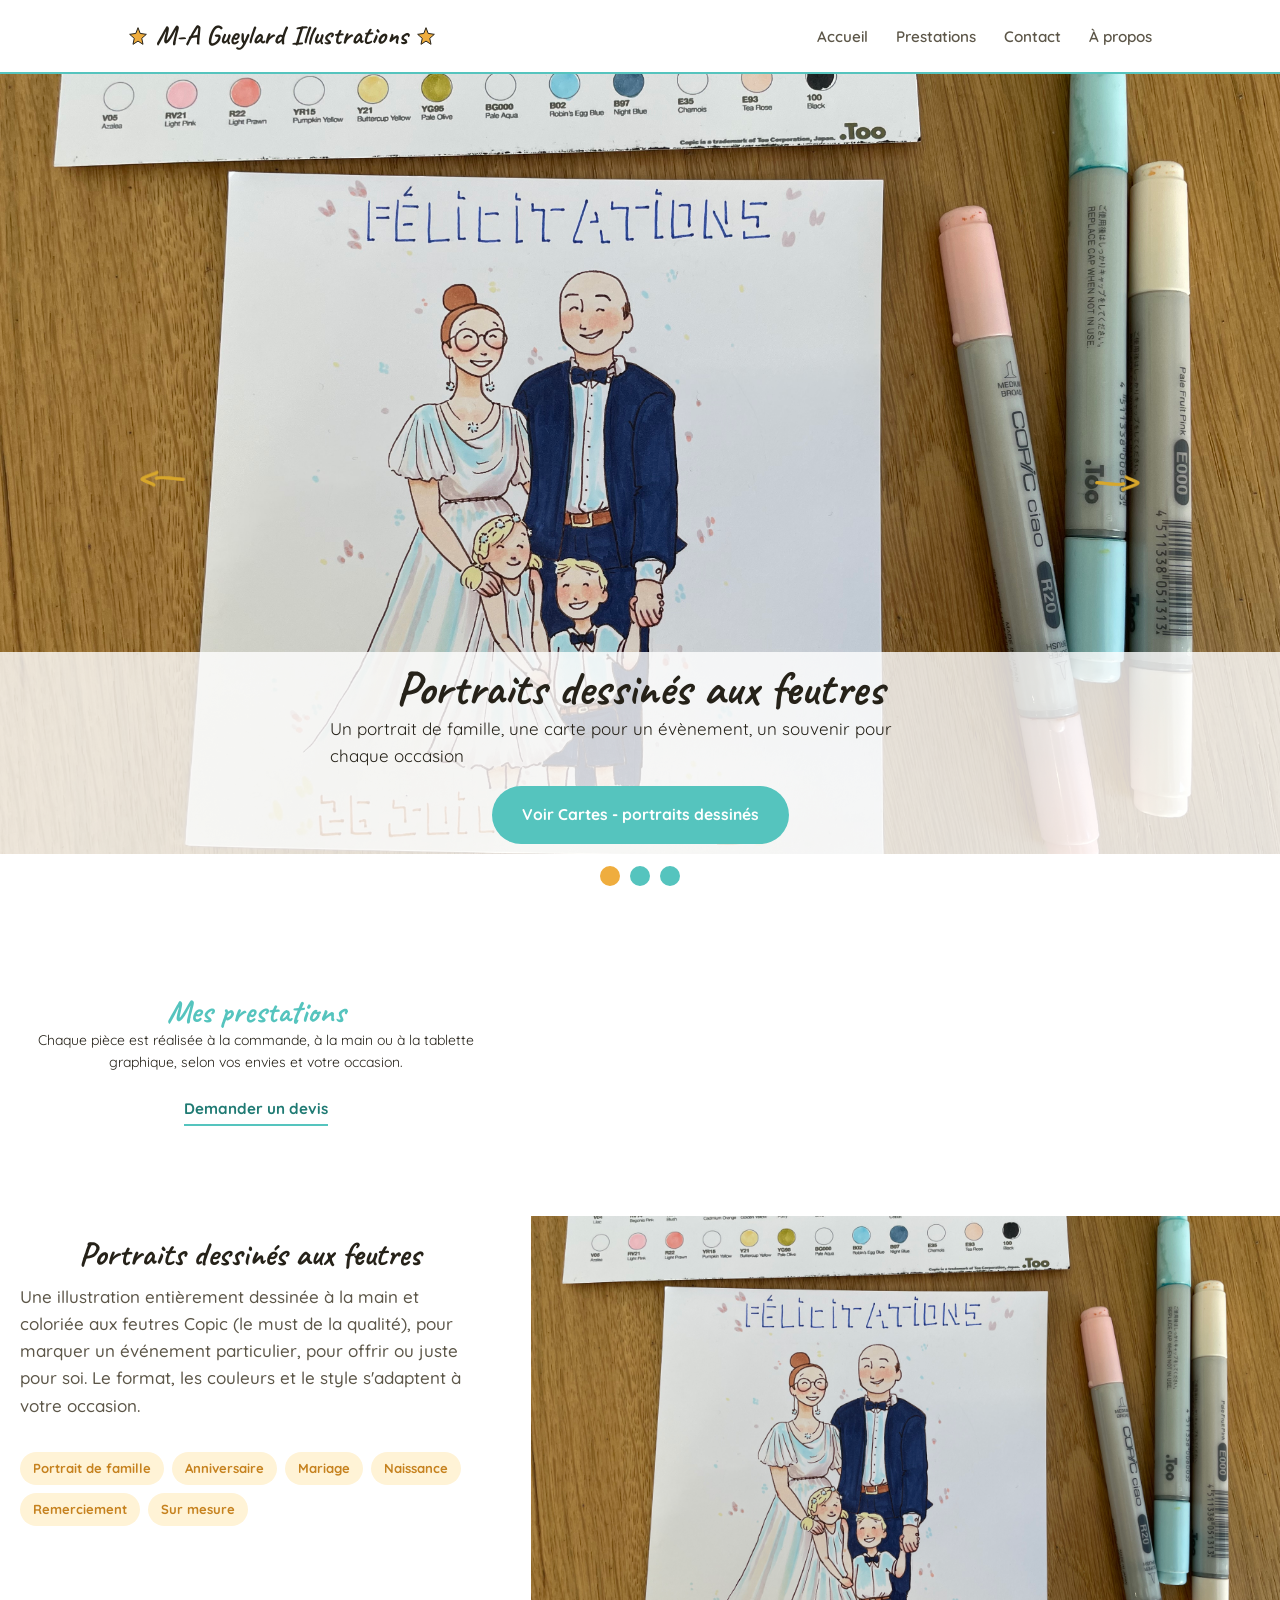
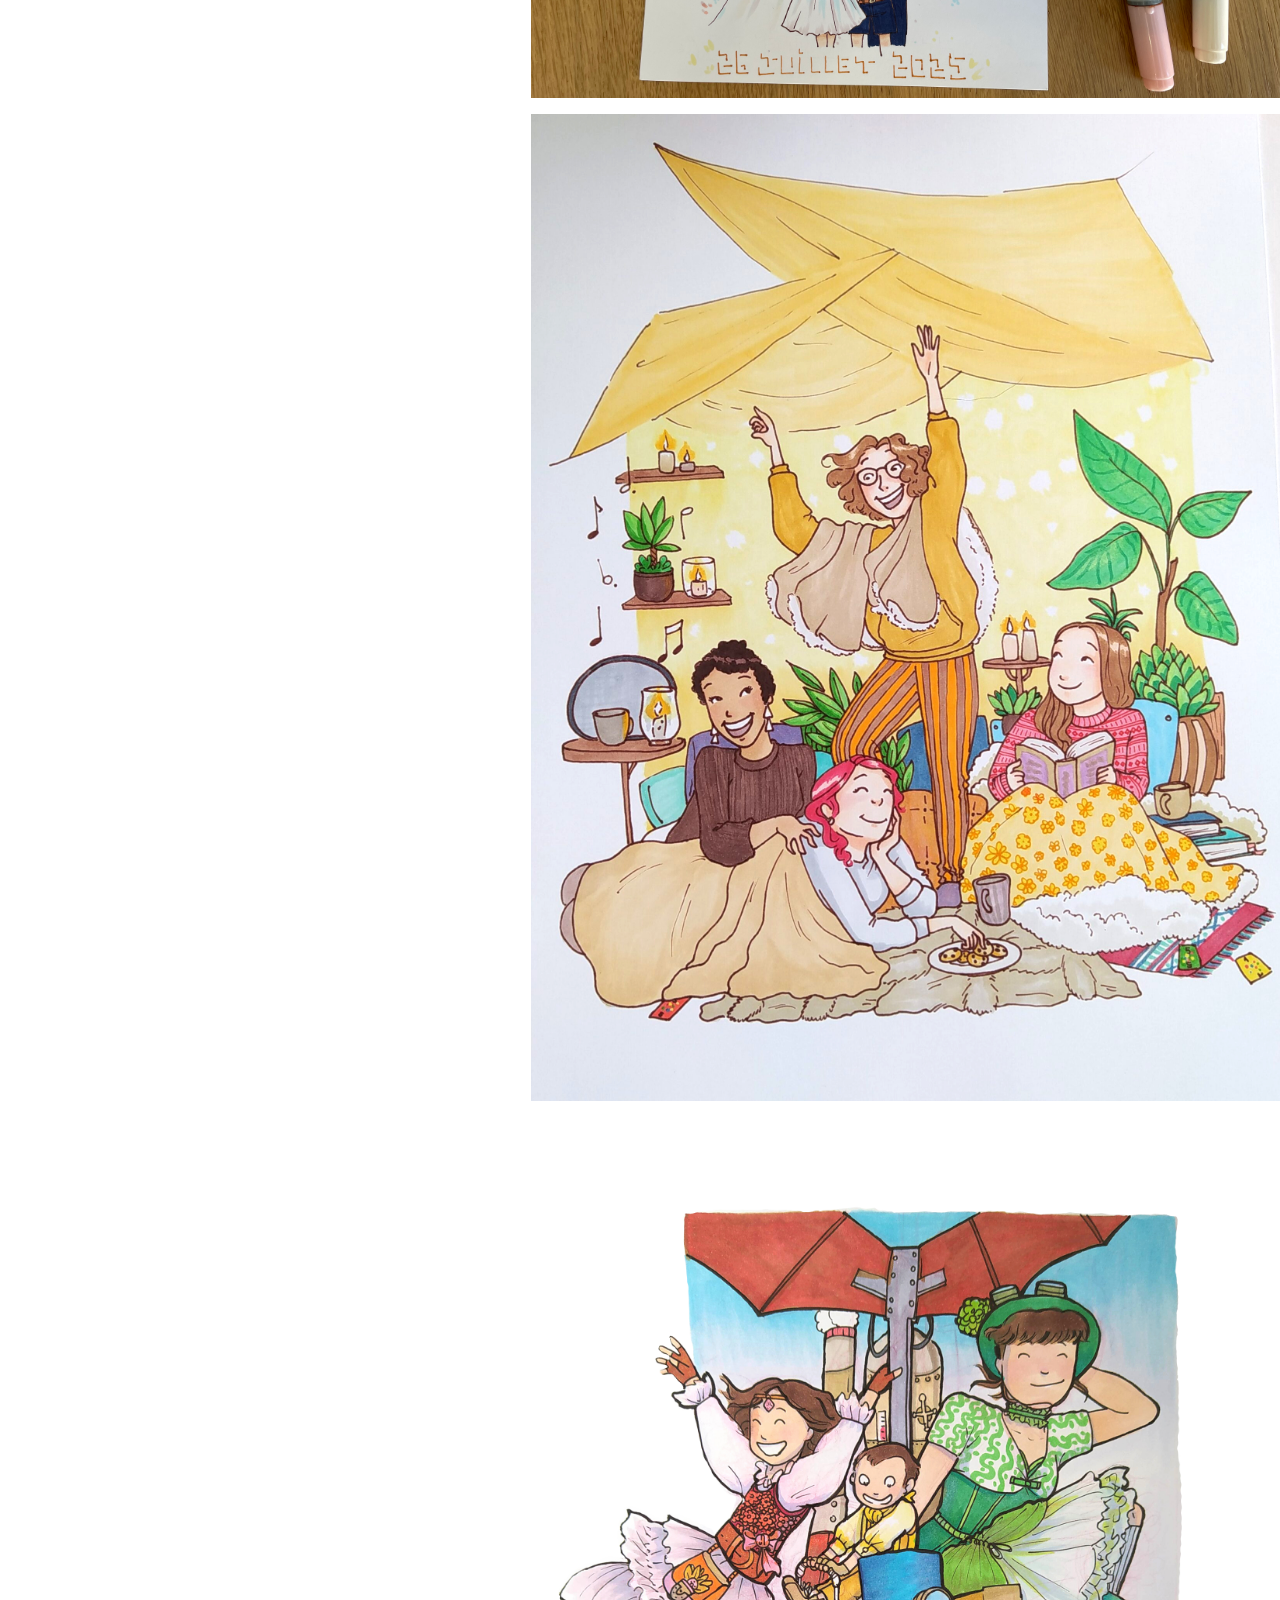
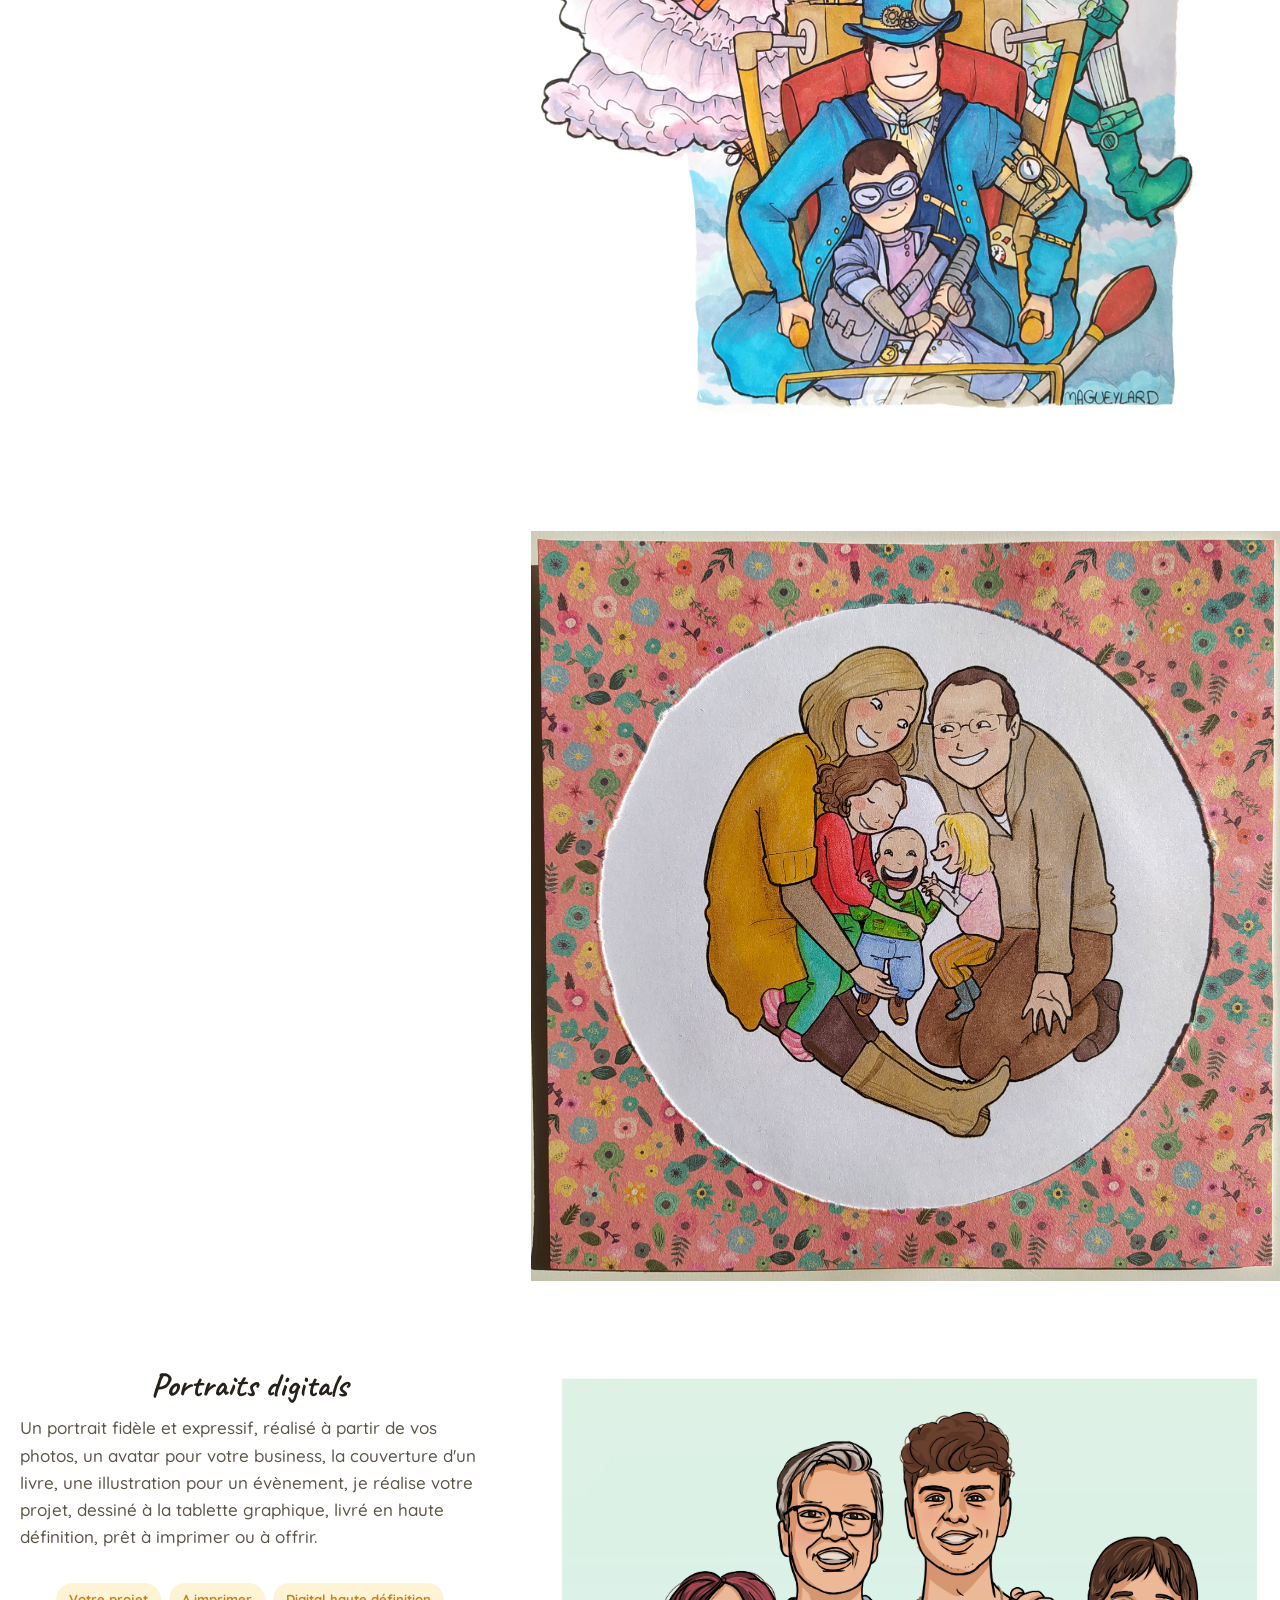
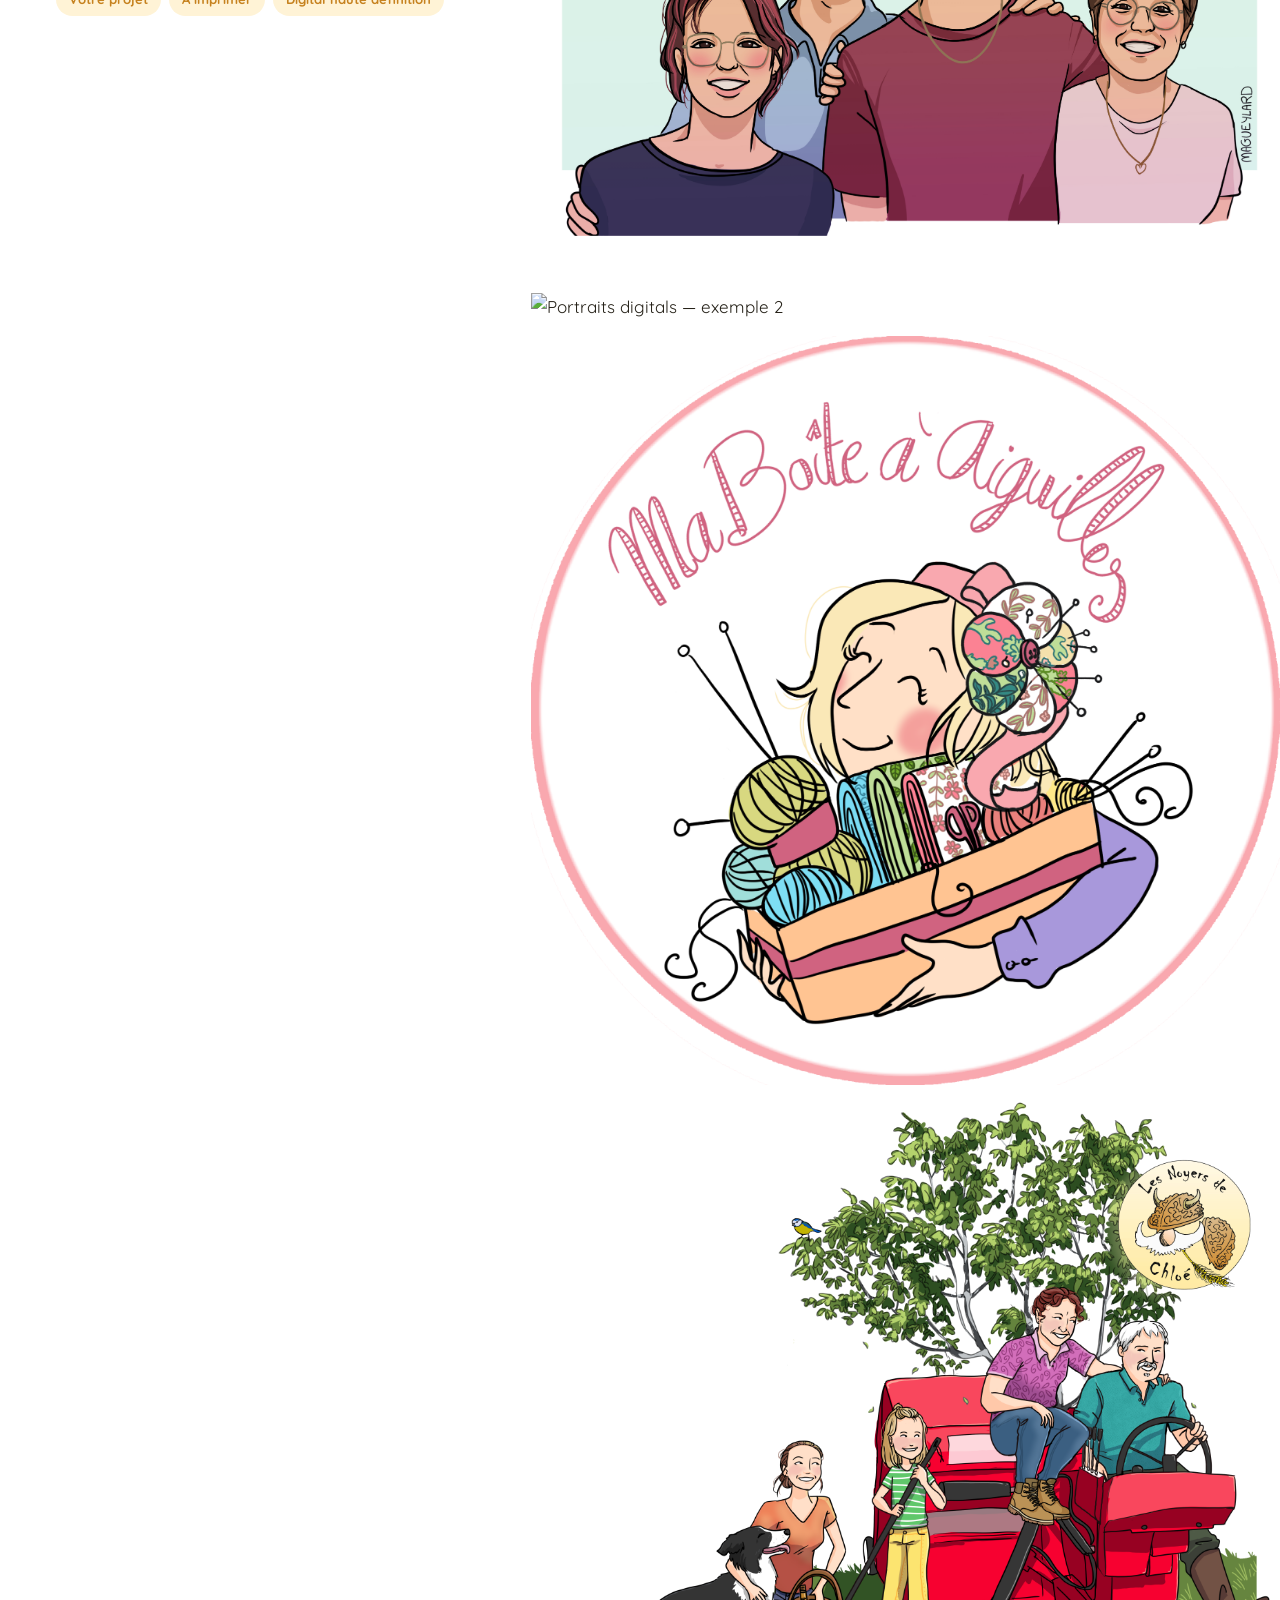
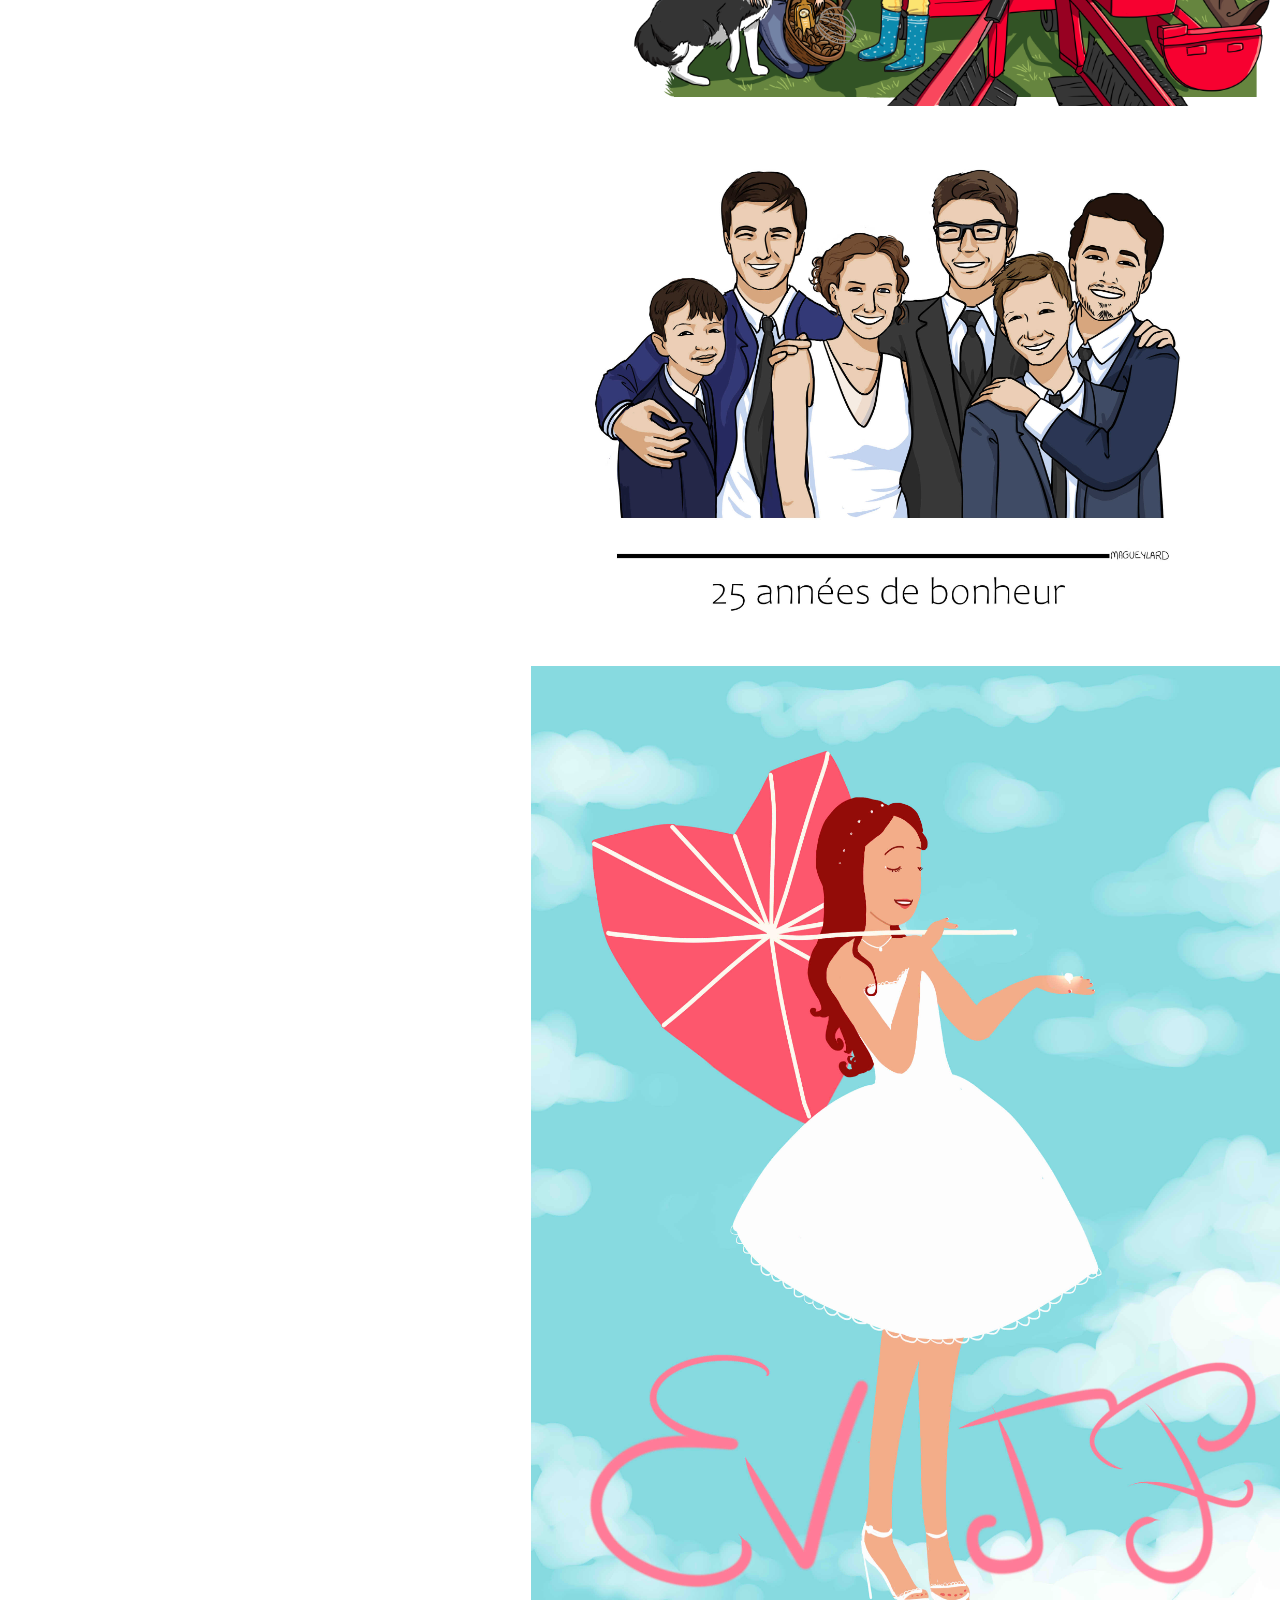
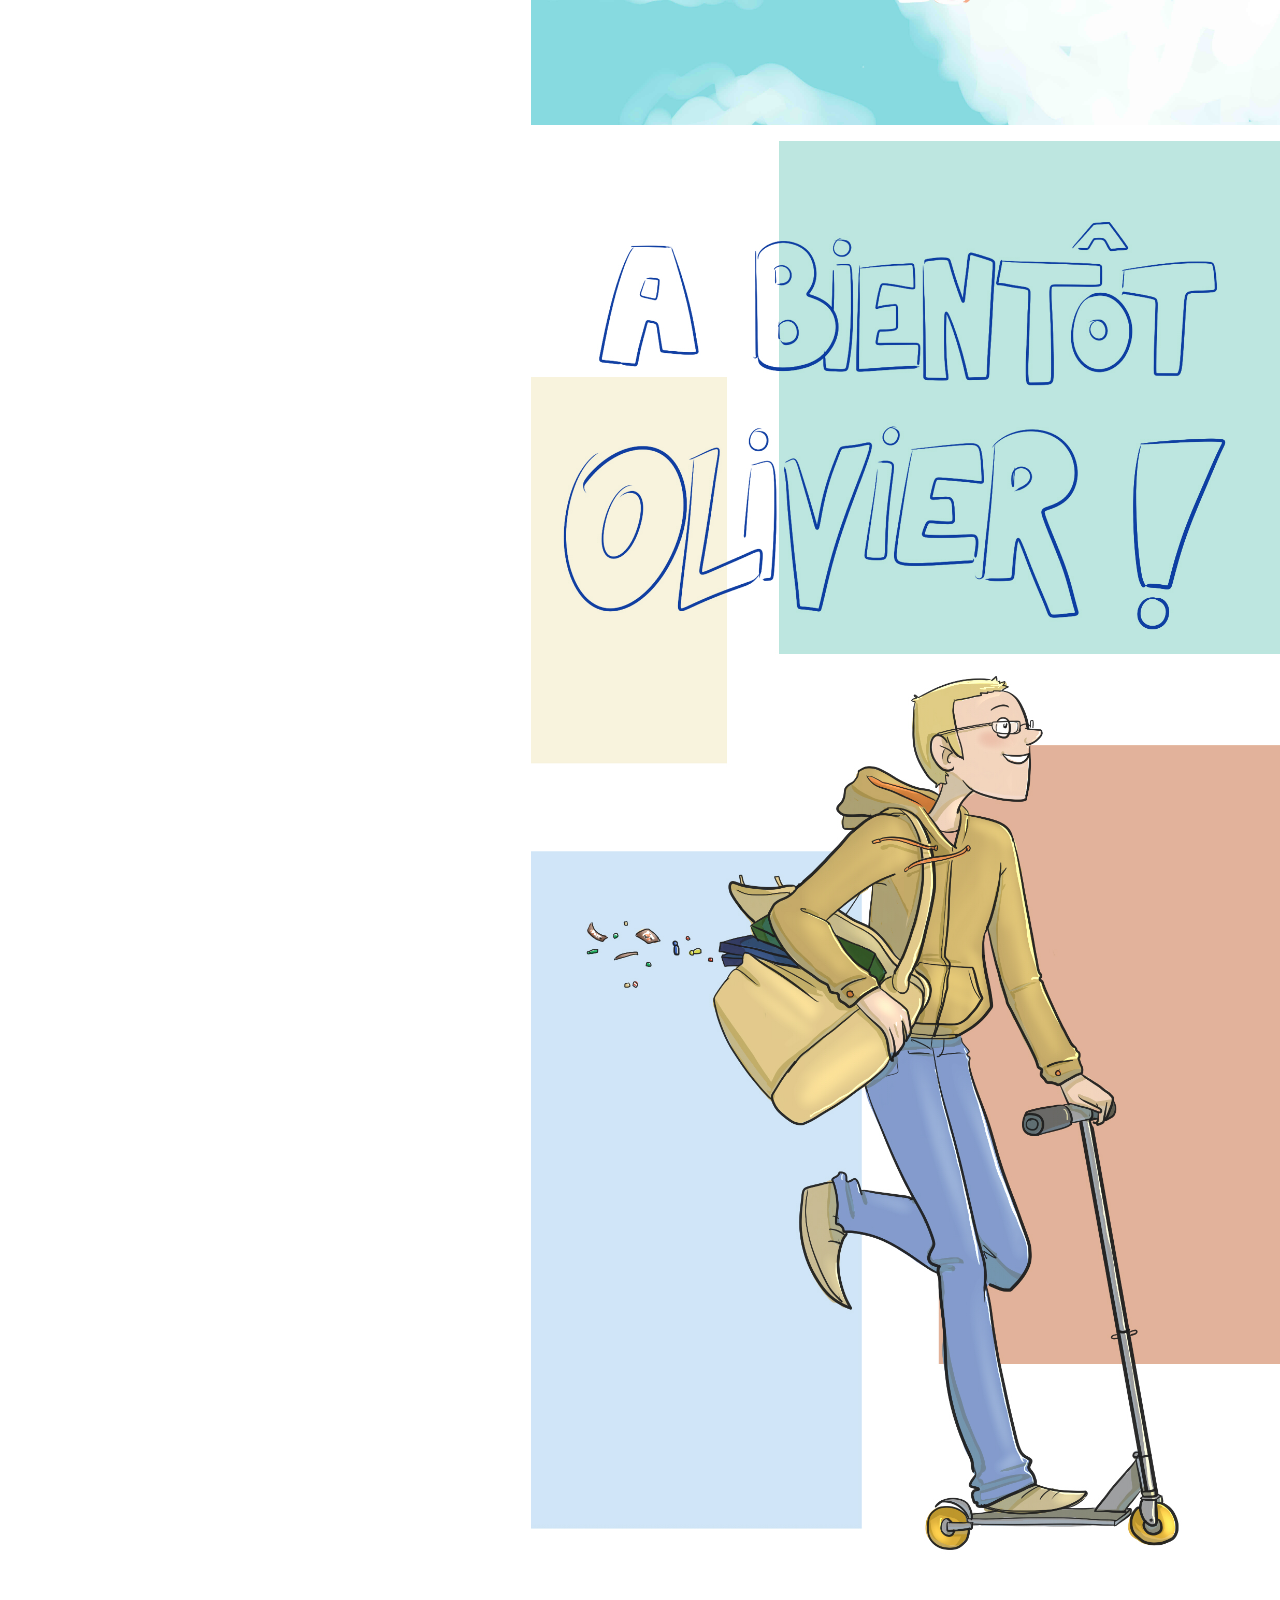
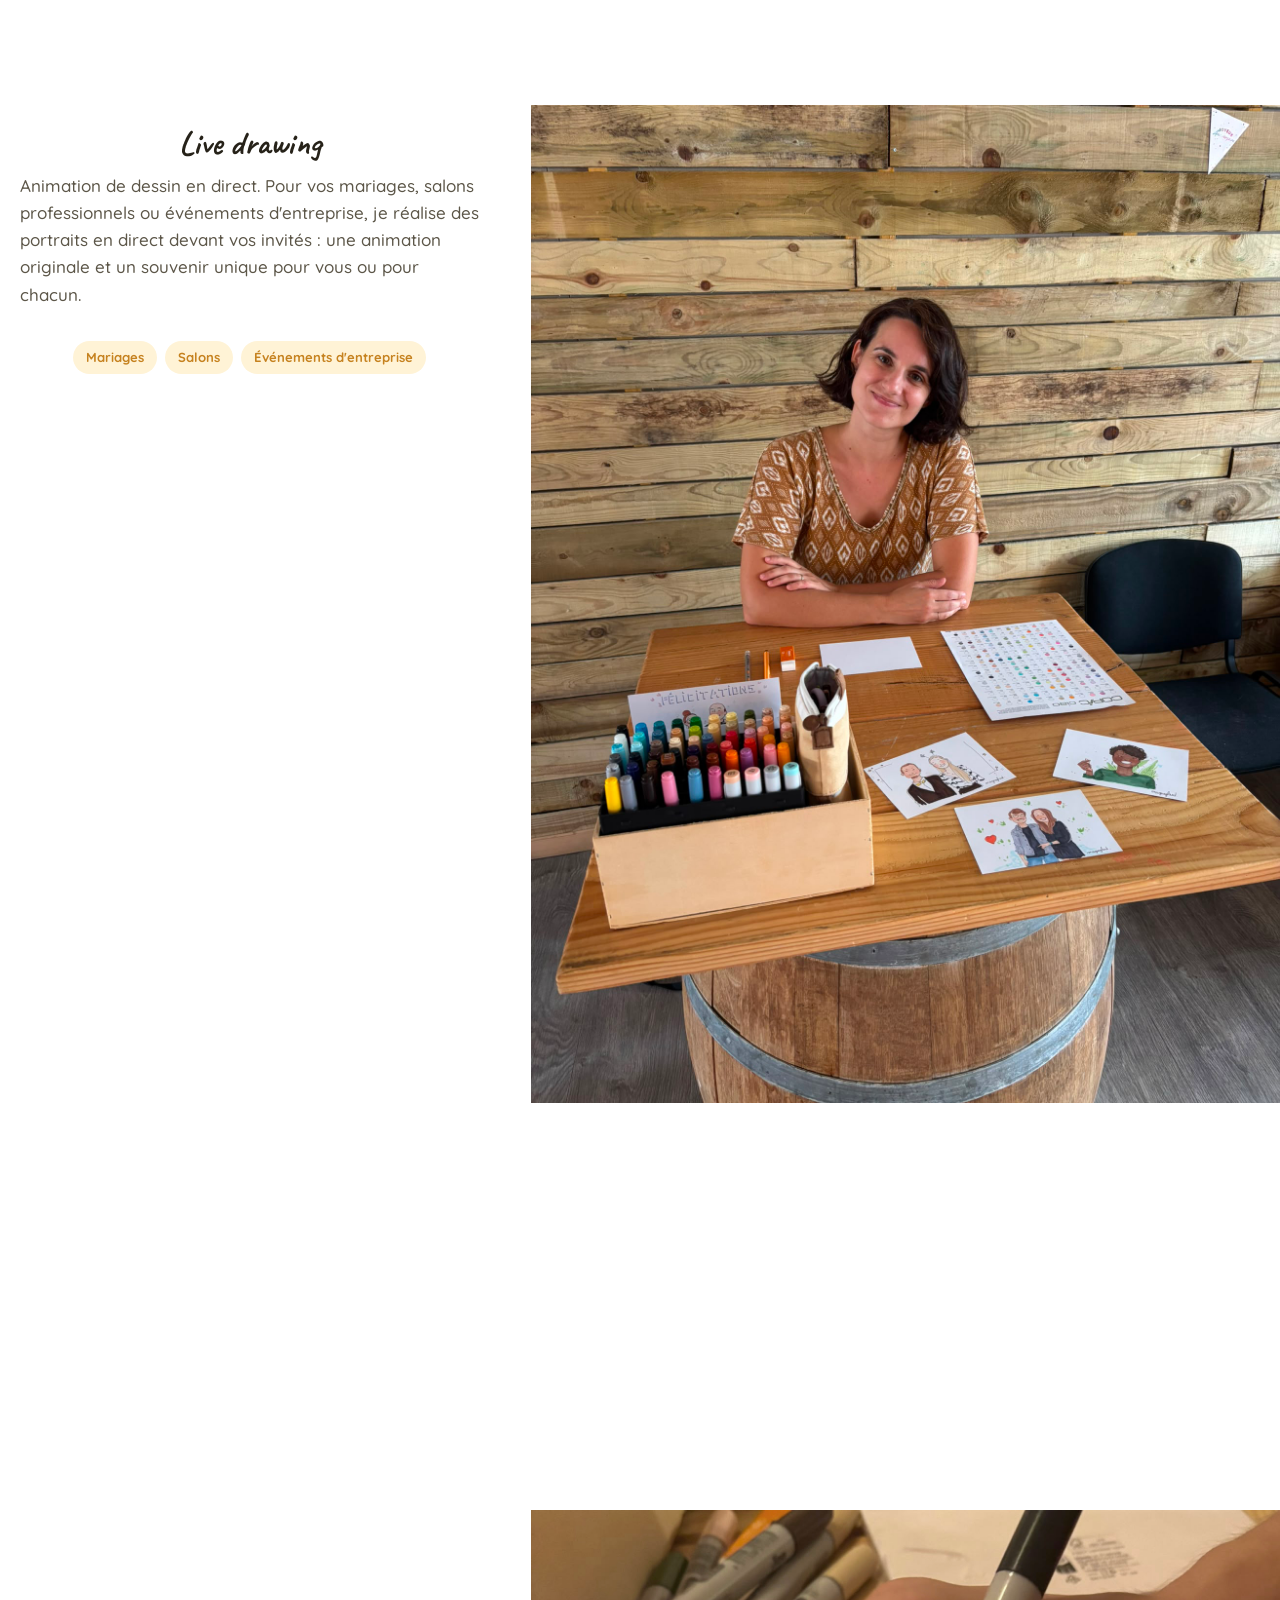
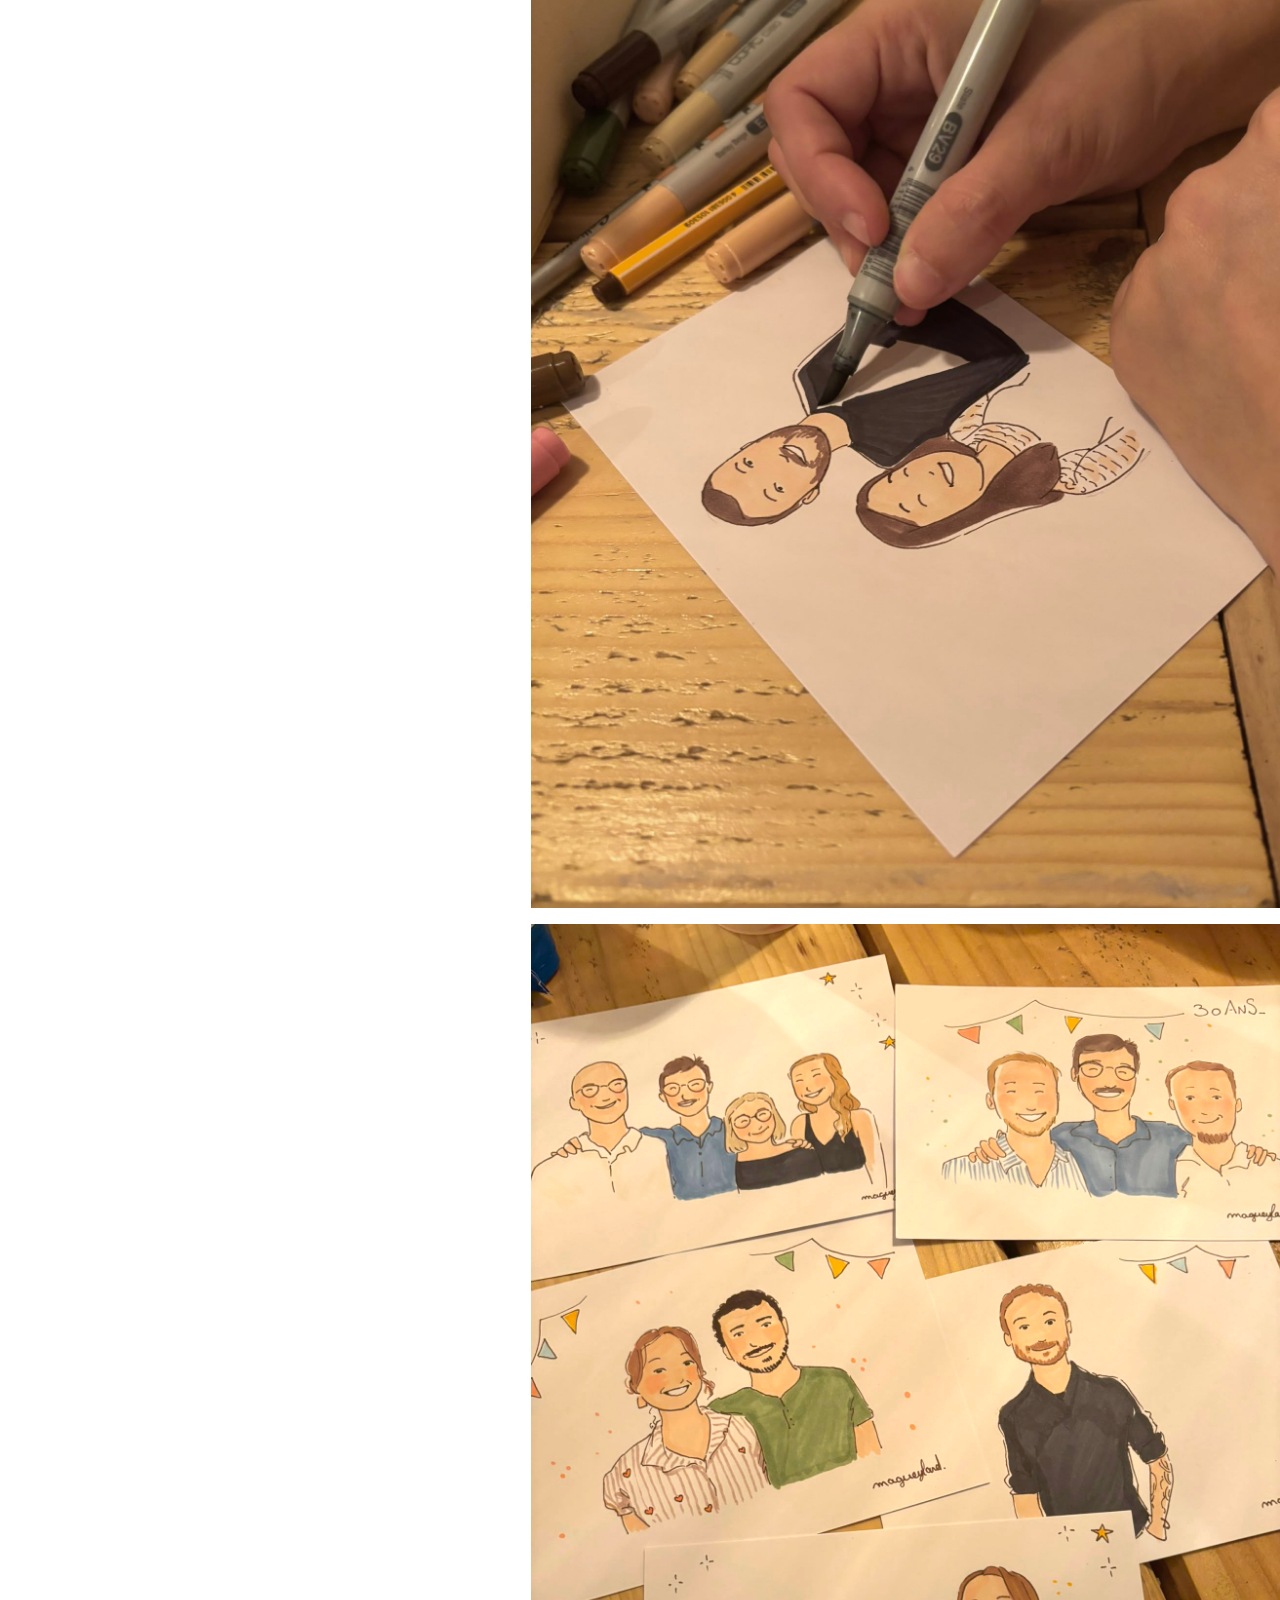
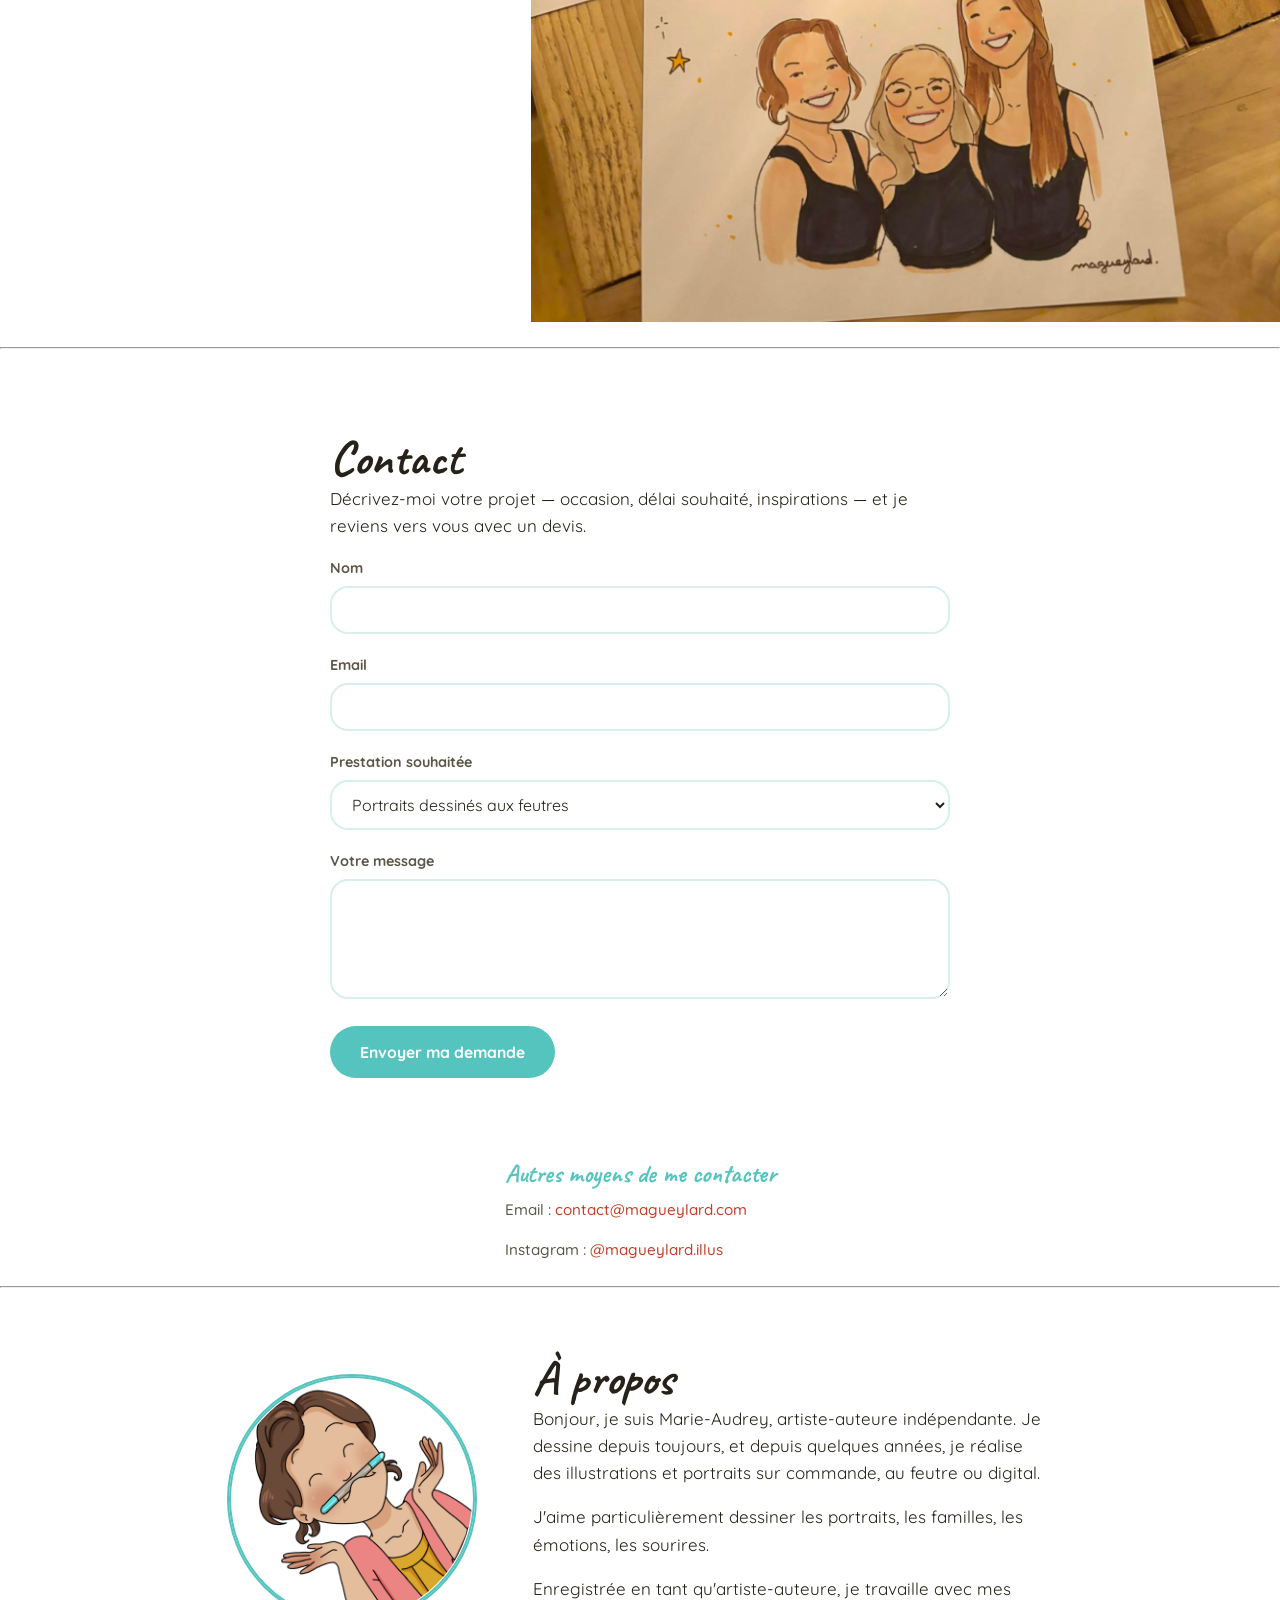
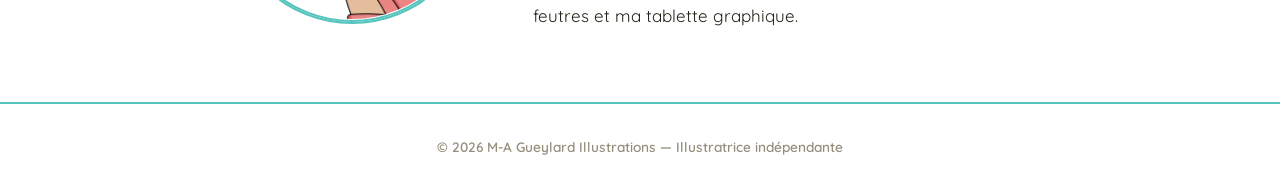
==== index.html @ 432c364e "rename for default name" ====
<!DOCTYPE html>
<html lang="fr">
<head>
<meta charset="UTF-8">
<meta name="viewport" content="width=device-width, initial-scale=1">
<title>Portrait & illustration sur commande</title>
<meta name="description" content="Illustratrice indépendante — cartes dessinées au feutre, portraits sur commande et animation dessin en direct.">

<link rel="preconnect" href="https://fonts.googleapis.com">
<link rel="preconnect" href="https://fonts.gstatic.com" crossorigin>
<link href="https://fonts.googleapis.com/css2?family=Caveat:wght@600;700&family=Quicksand:wght@400;500;600;700&display=swap" rel="stylesheet">
<link href="css/style.css" rel="stylesheet"/>
<link href="css/prestations.css" rel="stylesheet"/>
<link href="css/carroussel.css" rel="stylesheet"/>
<link href="css/responsive.css" rel="stylesheet"/>
</head>
<body>

<nav class="site-nav">
  <div class="nav-inner">
    <a href="#accueil" class="nav-name">
      <svg viewBox="0 0 24 24" fill="#EFAD3E" stroke="#262219" stroke-width="1.2" aria-hidden="true">
      <path d="M12 2l2.6 6.9L22 10l-5.5 4.8L18 22l-6-3.9L6 22l1.5-7.2L2 10l7.4-1.1L12 2z"/></svg>
      <span id="nav-name">M-A Gueylard Illustrations</span>
      <svg viewBox="0 0 24 24" fill="#EFAD3E" stroke="#262219" stroke-width="1.2" aria-hidden="true">
      <path d="M12 2l2.6 6.9L22 10l-5.5 4.8L18 22l-6-3.9L6 22l1.5-7.2L2 10l7.4-1.1L12 2z"/></svg>
      
    </a>
    <button class="nav-toggle" id="navToggle" aria-expanded="false" aria-controls="navLinks">Menu</button>
    <ul class="nav-links" id="navLinks">
      <li><a href="#accueil">Accueil</a></li>
      <li><a href="#prestations">Prestations</a></li>
      <li><a href="#contact">Contact</a></li>
      <li><a href="#apropos">À propos</a></li>
    </ul>
  </div>
</nav>

<main>
<!-- big image carroussel -->
<section id="accueil">
    <!-- Conteneur principal pour le carrousel -->
    <div class="container">
        <!-- Élément carrousel -->
        <div class="carousel">
            <!-- Conteneur interne pour les diapositives -->
            <div class="carousel-inner" id="sections-list"></div>
            <!-- Conteneur pour les boutons de navigation -->
            <div class="carousel-controls">
                <!-- Bouton pour passer à la diapositive précédente -->
                <button id="prev">
                    <img src="img/fleche_gauche.png">
                </button>
                <!-- Bouton pour passer à la diapositive suivante -->
                <button id="next">
                    <img src="img/fleche_droite.png">
                </button>
            </div>
            <!-- Conteneur pour les points de navigation -->
            <div class="carousel-dots"></div>
        </div>
    </div>
    
</section>

<section id="prestations" >
    <aside class="prestations-container">
        <h1>Mes prestations</h1>
        <p>Chaque pièce est réalisée à la commande, à la main ou à la tablette graphique, selon vos envies et votre occasion.</p>
        <a class="prestation-cta" href="#contact">Demander un devis</a>
      </aside>
    <div id="prestations-list"></div>
</section>

<hr class="divider">

  <!-- ===================== CONTACT ===================== -->
  <section id="contact">
    <div class="container contact-grid">
      <div>
        <div class="section-head">
          <h1>Contact</h1>
          <p>Décrivez-moi votre projet — occasion, délai souhaité, inspirations — et je reviens vers vous avec un devis.</p>
        </div>

        <form id="contactForm">
          <div class="field">
            <label for="f-name">Nom</label>
            <input type="text" id="f-name" name="name" required>
          </div>
          <div class="field">
            <label for="f-email">Email</label>
            <input type="email" id="f-email" name="email" required>
          </div>
          <div class="field">
            <label for="f-prestation">Prestation souhaitée</label>
            <select id="f-prestation" name="prestation"></select>
          </div>
          <div class="field">
            <label for="f-message">Votre message</label>
            <textarea id="f-message" name="message" required></textarea>
          </div>
          <!-- Champ piège anti-spam : invisible pour les visiteurs humains, rempli par les robots.
               Formspree ignore silencieusement tout envoi où ce champ est rempli. -->
          <input type="text" name="_gotcha" style="display:none" tabindex="-1" autocomplete="off">

          <button type="submit" class="btn btn-primary">Envoyer ma demande</button>
          <p class="form-status" id="formStatus" role="status"></p>
        </form>
      </div>

      <div class="contact-alt">
        <h3>Autres moyens de me contacter</h3>
        <div id="contact-alt-list"></div>
      </div>
    </div>
  </section>
  <hr class="divider">

  <!-- ===================== À PROPOS ===================== -->
  <section id="apropos">
    <div class="container about-grid">
      <div class="about-photo">
        <div class="photo-slot" id="about-photo" >
          <span>Emplacement photo</span>
        </div>
      </div>
      <div class="about-text">
        <div class="section-head">
          <h1>À propos</h1>
        </div>
        <div id="about-text"></div>
      </div>
    </div>
  </section>
  
</main>


<footer>
  <div class="container">
    <span id="footer-text"></span>
  </div>
</footer>

<script>
const CONFIG = {

  // Nom affiché dans la barre de navigation et le pied de page
  siteName: "M-A Gueylard Illustrations",
  footerNote: "Illustratrice indépendante",
  // ---------------- À propos ----------------
  about: {
    photo: "img/logo mini me.png",
    // Un paragraphe par élément de tableau
    paragraphes: [
      "Bonjour, je suis Marie-Audrey, artiste-auteure indépendante. Je dessine depuis toujours, et depuis quelques années, je réalise des illustrations et portraits sur commande, au feutre ou digital.",
      "J'aime particulièrement dessiner les portraits, les familles, les émotions, les sourires.",
      "Enregistrée en tant qu'artiste-auteure, je travaille avec mes feutres et ma tablette graphique."
    ]
  },

  sections:[
    {
        image:"img/feutre/carte-mariage-felicitations.jpg",
        titre:"Portraits dessinés aux feutres",
        description:"Un portrait de famille, une carte pour un évènement, un souvenir pour chaque occasion",
        boutonLien:"#prestafeutre",
        boutonTexte:"Voir Cartes - portraits dessinés"
    },
    {
        image:"img/digital/Illustration-livre.jpg",
        titre:"Portraits digitals",
        description:"Dessinés à la tablette graphique",
        boutonLien:"#prestadigital",
        boutonTexte:"Voir les projets"
    },
    {
        image:"img/animation/animation2.jpeg",
        titre:"Live drawing",
        description:"Je dessine les portraits de vos invités en direct.",
        boutonLien:"#dessinanimation",
        boutonTexte:"En savoir plus"
    }
  ],
   prestations: [
    {
      id:"prestafeutre",
      titre: "Portraits dessinés aux feutres",
      description: "Une illustration entièrement dessinée à la main et coloriée aux feutres Copic (le must de la qualité), pour marquer un événement particulier, pour offrir ou juste pour soi. Le format, les couleurs et le style s'adaptent à votre occasion.",
      tags: ["Portrait de famille", "Anniversaire", "Mariage", "Naissance", "Remerciement", "Sur mesure"],
      photos: ["img/feutre/carte-mariage-felicitations.jpg", "img/feutre/portrait-coloc.jpg", "img/feutre/portrait-steampunk.jpg", "img/feutre/carte-famille-portrait.jpg"] 
    },
    {
      id:"prestadigital",
      titre: "Portraits digitals",
      description: "Un portrait fidèle et expressif, réalisé à partir de vos photos, un avatar pour votre business, la couverture d'un livre, une illustration pour un évènement, je réalise votre projet, dessiné à la tablette graphique, livré en haute définition, prêt à imprimer ou à offrir.",
      tags: ["Votre projet", "A imprimer", "Digital haute définition"],
      photos: ["img/digital/portrait-famille.jpg", "img/digital/illustration-livre.jpg", "img/digital/avatar-logo.png", "img/digital/les_noyers_de_chloe.png", "img/digital/portrait_25ans.jpg", "img/digital/evjf_laurie.jpeg", "img/digital/carte-depart.jpg"]
    },
    {
      id:"dessinanimation",
      titre: "Live drawing",
      description: "Animation de dessin en direct. Pour vos mariages, salons professionnels ou événements d'entreprise, je réalise des portraits en direct devant vos invités : une animation originale et un souvenir unique pour vous ou pour chacun.",
      tags: ["Mariages", "Salons", "Événements d'entreprise"],
      photos: ["img/animation/animation1.jpeg", "img/animation/dessin_animation.mp4", "img/animation/animation2.jpeg", "img/animation/animation3.jpeg"]
    }
  ],
   // ---------------- Contact ----------------
  contact: {
    // Remplacez par l'identifiant de votre formulaire Formspree (https://formspree.io)
    formspreeEndpoint: "https://formspree.io/f/VOTRE_ID_FORMSPREE",
    email: "contact@magueylard.com",
    instagram: "https://www.instagram.com/magueylard.illus/", // ex: "https://instagram.com/votrecompte"
    instagramId: "magueylard.illus"
  }
}

// Nav + footer
document.getElementById('nav-name').textContent = CONFIG.siteName;
document.getElementById('footer-text').textContent =
  `© ${new Date().getFullYear()} ${CONFIG.siteName} — ${CONFIG.footerNote}`;

//---------------------------sections-----------------------//
const sectionsList = document.getElementById('sections-list');
CONFIG.sections.forEach((p, i) => {
  const block = document.createElement('div');
  block.className = 'slide';
  block.innerHTML = `
    <div class="slide-img-container">
        <img src="${p.image}">
    </div>
    <div class="slide-elements">
        <h1>${p.titre}</h1>
        <p>${p.description}</p>
        <a class="btn btn-primary" href="${p.boutonLien}">${p.boutonTexte}</a>
    </div>
  `;
  sectionsList.appendChild(block);

});

//------------------------Prestations-----------------------//
const prestationsList = document.getElementById('prestations-list');
const btnPrestationList = document.getElementById('prestation-btn-list');
CONFIG.prestations.forEach((p, i) => {

  const photosHtml = p.photos.map((src, idx) =>{
  if (src.toLowerCase().endsWith(".mp4")) {
    return `<video src="${src}" class="photo-slot" autoplay loop muted playsinline></video>`;
  } else {
    return `<img src="${src}" class="photo-slot" alt="${p.titre} — exemple ${idx + 1}">`;
  }
}).join('');

  const tagsHtml = p.tags.map(t => `<li>${t}</li>`).join('');

  const block = document.createElement('div');
  block.className = 'prestation';
  block.innerHTML = `
    <div class="prestation-container" id=${p.id}>
      <div class="prestation-body">
        <h3>${p.titre}</h3>
        <p>${p.description}</p>
        <ul class="prestation-tags">${tagsHtml}</ul>
      </div>
      <div class="prestation-media">
        ${photosHtml}
      </div>
    </div>
  `;
  prestationsList.appendChild(block);
});

//---------------------------navigation---------------------//
    // Utilisation de la directive "use strict" pour activer le mode strict en JavaScript
    // Cela implique une meilleure gestion des erreurs et une syntaxe plus stricte pour le code
    "use strict"

    // Déclare la constante pour la durée de chaque slide
    const slideTimeout = 5000;

    // Récupère les boutons de navigation
    const prev = document.querySelector('#prev');
    const next = document.querySelector('#next');

    // Récupère tous les éléments de type "slide"
    const $slides = document.querySelectorAll('.slide');

    // Initialisation de la variable pour les "dots"
    let $dots;

    // Initialisation de la variable pour l'intervalle d'affichage des slides
    let intervalId;

    // Initialisation du slide courant à 1
    let currentSlide = 0;   // 0 = première slide (et non 1)

    function slideTo(index) {
        // boucle : après la dernière on revient à la première, et inversement
        currentSlide = (index + $slides.length) % $slides.length;
        $slides.forEach($elt => $elt.style.transform = `translateX(-${currentSlide * 100}%)`);
        $dots.forEach(($elt, key) => $elt.classList = `dot ${key === currentSlide ? 'active' : 'inactive'}`);
    }

    function showSlide() {
        slideTo(currentSlide + 1);   // plus de currentSlide++ séparé
    }

    // dots : index de 0 à n-1
    for (let i = 0; i < $slides.length; i++) {
        const dotClass = i === currentSlide ? 'active' : 'inactive';
        document.querySelector('.carousel-dots').innerHTML += `<span data-slidId="${i}" class="dot ${dotClass}"></span>`;
    }
    $dots = document.querySelectorAll('.dot');
    $dots.forEach(($elt, key) => $elt.addEventListener('click', () => slideTo(key)));

    prev.addEventListener('click', () => slideTo(currentSlide - 1));
    next.addEventListener('click', () => slideTo(currentSlide + 1));

    intervalId = setInterval(showSlide, slideTimeout);
    // Boucle sur tous les éléments de type "slide" pour ajouter des écouteurs d'événement pour les interactions avec la souris et le toucher
    $slides.forEach($elt => {
        let startX;
        let endX;
        // Efface l'intervalle d'affichage des slides lorsque la souris passe sur un slide
        $elt.addEventListener('mouseover', () => {
            clearInterval(intervalId);
        }, false)
        // Réinitialise l'intervalle d'affichage des slides lorsque la souris sort d'un slide
        $elt.addEventListener('mouseout', () => {
            intervalId = setInterval(showSlide, slideTimeout);
        }, false);
        // Enregistre la position initiale du toucher lorsque l'utilisateur touche un slide
        $elt.addEventListener('touchstart', (event) => {
            startX = event.touches[0].clientX;
        });
        // Enregistre la position finale du toucher lorsque l'utilisateur relâche son doigt
        $elt.addEventListener('touchend', (event) => {
            endX = event.changedTouches[0].clientX;
            // Si la position initiale est plus grande que la position finale, affiche le prochain slide
            if (startX > endX) {
                slideTo(currentSlide + 1);
                // Si la position initiale est plus petite que la position finale, affiche le slide précédent
            } else if (startX < endX) {
                slideTo(currentSlide - 1);
            }
        });
    })

  //-------------------------Contact--------------------------
  // Contact — select des prestations
  const selectEl = document.getElementById('f-prestation');
  CONFIG.prestations.forEach(p => {
    const opt = document.createElement('option');
    opt.value = p.titre;
    opt.textContent = p.titre;
    selectEl.appendChild(opt);
  });
  const autreOpt = document.createElement('option');
  autreOpt.value = 'Autre';
  autreOpt.textContent = 'Autre / je ne sais pas encore';
  selectEl.appendChild(autreOpt);

  // Contact — moyens alternatifs
  const altList = document.getElementById('contact-alt-list');
  let altHtml = `<p>Email : <a href="mailto:${CONFIG.contact.email}">${CONFIG.contact.email}</a></p>`;
  if (CONFIG.contact.instagram) {
    altHtml += `<p>Instagram : <a href="${CONFIG.contact.instagram}" target="_blank" rel="noopener">@${CONFIG.contact.instagramId}</a></p>`;
  }
  altList.innerHTML = altHtml;

  // Formulaire de contact — envoi via Formspree
  const form = document.getElementById('contactForm');
  const statusEl = document.getElementById('formStatus');

  form.addEventListener('submit', async (e) => {
    e.preventDefault();

    if (CONFIG.contact.formspreeEndpoint.includes('VOTRE_ID_FORMSPREE')) {
      statusEl.dataset.state = 'error';
      statusEl.textContent = "Le formulaire n'est pas encore relié à Formspree — remplacez VOTRE_ID_FORMSPREE dans la CONFIG du fichier.";
      return;
    }

    const submitBtn = form.querySelector('button[type="submit"]');
    submitBtn.disabled = true;
    statusEl.dataset.state = '';
    statusEl.textContent = 'Envoi en cours...';

    try {
      const formData = new FormData(form);
      const response = await fetch(CONFIG.contact.formspreeEndpoint, {
        method: 'POST',
        body: formData,
        headers: { 'Accept': 'application/json' }
      });

      if (response.ok) {
        statusEl.dataset.state = 'success';
        statusEl.textContent = 'Merci, votre message a bien été envoyé ! Je reviens vers vous rapidement.';
        form.reset();
      } else {
        throw new Error('Réponse non valide');
      }
    } catch (err) {
      statusEl.dataset.state = 'error';
      statusEl.textContent = "Une erreur est survenue lors de l'envoi. Vous pouvez aussi m'écrire directement par email.";
    } finally {
      submitBtn.disabled = false;
    }
  });

  //----------------------A propos----------------------------
  // About
  const aboutPhotoEl = document.getElementById('about-photo');
  if (CONFIG.about.photo) {
    aboutPhotoEl.innerHTML = `<img src="${CONFIG.about.photo}" alt="Portrait de ${CONFIG.siteName}" style="width:100%;height:100%;object-fit:cover;">`;
  } else {
    aboutPhotoEl.innerHTML = '<span>Emplacement photo — portrait mini me</span>';
  }
  document.getElementById('about-text').innerHTML =
    CONFIG.about.paragraphes.map(p => `<p>${p}</p>`).join('');


   const navToggle = document.getElementById('navToggle');
   const navLinks = document.getElementById('navLinks');
   navToggle.addEventListener('click', () => {
     const isOpen = navLinks.classList.toggle('open');
     navToggle.setAttribute('aria-expanded', isOpen ? 'true' : 'false');
   });
   navLinks.querySelectorAll('a').forEach(a => a.addEventListener('click', () => {
     navLinks.classList.remove('open');
     navToggle.setAttribute('aria-expanded', 'false');
   }));
</script>
</body>
---- css/style.css ----
:root{
    --paper: white;
    --paper-raised: #FFF3E0;
    --ink: #262219;
    --ink-soft: #5C5648;
    --ink-faint: #948E7C;
    --accent: #E8593D;
    --accent-ink: #C23F26;
    --teal: #55C4BE;
    --teal-deep: #1F7A73;
    --mustard: #EFAD3E;
    --mustard-deep: #C6821F;
    --line: #D9EFEC;
    --white: #FFFFFF;
    --max-width: 1080px;
    --radius: 18px;
    --radius-pill: 999px;
  }

  *{ box-sizing: border-box; }
  html{ scroll-behavior: smooth; }

  body{
    margin: 0;
    background: var(--paper);
    color: var(--ink);
    font-family: 'Quicksand', -apple-system, BlinkMacSystemFont, 'Segoe UI', sans-serif;
    font-size: 17px;
    line-height: 1.6;
    -webkit-font-smoothing: antialiased;
  }

  h1, h2, h3{
    font-family: 'Caveat', cursive;
    font-weight: 700;
    line-height: 1.1;
    margin: 0;
    color: var(--ink);
  }

  h1{
    font-size: 48px;
  }

  p{ margin: 0 0 1em; max-width: 62ch; }

  a{ color: var(--accent-ink); }

  img{ max-width: 100%; display: block; }

  .container{
    margin: 0 auto;
  }

  a:focus-visible,
  button:focus-visible,
  input:focus-visible,
  textarea:focus-visible,
  select:focus-visible{
    outline: 2px solid var(--accent-ink);
    outline-offset: 3px;
  }

  @media (prefers-reduced-motion: reduce){
    *{ animation-duration: 0.01ms !important; transition-duration: 0.01ms !important; }
    html{ scroll-behavior: auto; }
  }

  /* ---------- Navigation ---------- */
  .site-nav{
    position: sticky;
    top: 0;
    z-index: 50;
    background: rgba(255, 255, 255, 0.92);
    backdrop-filter: blur(6px);
    border-bottom: 2px solid var(--teal);
    width: 100%;
  }
  .nav-inner{
    display: flex;
    align-items: center;
    justify-content: space-between;
    padding: 14px 28px;
    max-width: var(--max-width);
    margin: 0 auto;
  }
  .nav-name{
    display: inline-flex;
    align-items: center;
    gap: 8px;
    font-family: 'Caveat', cursive;
    font-size: 1.7rem;
    font-weight: 700;
    text-decoration: none;
    color: var(--ink);
  }
  .nav-name svg{ width: 20px; height: 20px; flex-shrink: 0; }
  .nav-links{
    display: flex;
    gap: 28px;
    list-style: none;
    margin: 0;
    padding: 0;
  }
  .nav-links a{
    text-decoration: none;
    color: var(--ink-soft);
    font-size: 0.95rem;
    font-weight: 600;
    transition: color 0.15s ease;
  }
  .nav-links a:hover{ color: var(--teal-deep); }

  .nav-toggle{
    display: none;
    background: none;
    border: 2px solid var(--teal);
    border-radius: var(--radius-pill);
    padding: 8px 14px;
    font-family: inherit;
    font-weight: 600;
    font-size: 0.9rem;
    color: var(--ink);
    cursor: pointer;
  }

  @media (max-width: 720px){
    .nav-toggle{ display: block; }
    .nav-links{
      position: absolute;
      top: 100%;
      left: 0;
      right: 0;
      background: var(--paper);
      border-bottom: 2px solid var(--teal);
      flex-direction: column;
      gap: 0;
      max-height: 0;
      overflow: hidden;
      transition: max-height 0.25s ease;
    }
    .nav-links.open{ max-height: 300px; }
    .nav-links a{
      display: block;
      padding: 14px 28px;
      border-top: 1px solid var(--line);
    }
  }
/* Définition d'un container pour gérer l'affichage */
.container {
    overflow: hidden;
    width: 100%;
    /* Cache les éléments qui dépassent du container */
}

.btn{
    display: inline-block;
    padding: 14px 28px;
    border-radius: var(--radius-pill);
    text-decoration: none;
    font-size: 0.98rem;
    font-weight: 700;
    font-family: 'Quicksand', sans-serif;
    transition: background 0.15s ease, color 0.15s ease, border-color 0.15s ease, transform 0.15s ease;
    border: 2px solid transparent;
    cursor: pointer;
    margin-bottom: 10px;
  }

  .btn-primary{
    background: var(--teal);
    color: var(--white);
  }
  .btn-primary:hover{ background: var(--teal-deep); transform: translateY(-1px); }
  
  /* ---------- Contact ---------- */
  .contact-grid{
    display: flex;
    flex-direction: column;
    gap:56px;
    align-items: center;
    padding-top:75px;
  }
  @media (max-width: 800px){
    .contact-grid{ grid-template-columns: 1fr; }
  }
  .field{ margin-bottom: 20px; }
  .field label{
    display: block;
    font-size: 0.9rem;
    font-weight: 700;
    color: var(--ink-soft);
    margin-bottom: 6px;
  }
  .field input,
  .field select,
  .field textarea{
    width: 100%;
    font-family: inherit;
    font-size: 1rem;
    padding: 12px 16px;
    border: 2px solid var(--line);
    border-radius: var(--radius);
    background: var(--white);
    color: var(--ink);
  }
  .field input:focus-visible,
  .field select:focus-visible,
  .field textarea:focus-visible{
    outline: none;
    border-color: var(--teal);
  }
  .field textarea{ resize: vertical; min-height: 120px; }

  .form-status{
    margin-top: 16px;
    font-size: 0.92rem;
    font-weight: 600;
  }
  .form-status[data-state="success"]{ color: var(--teal-deep); }
  .form-status[data-state="error"]{ color: var(--accent-ink); }

  .contact-alt h3{ font-size: 1.6rem; margin-bottom: 10px; color: var(--teal);}
  .contact-alt p{ color: var(--ink-soft); font-size: 0.95rem; font-weight: 500; }
  .contact-alt a{ text-decoration: none; }
  .contact-alt a:hover{ text-decoration: underline; }

  /* ---------- About ---------- */
  /* À propos : photo 250px + texte, l'ensemble centré */
#apropos .about-grid {
  display: flex;
  align-items: center;
  justify-content: center;   /* groupe centré, pas collé à gauche */
  gap: 56px;
  max-width: 900px;
  margin: 0 auto;
  padding: 56px 24px;
}

#apropos .about-photo {
  flex: 0 0 250px;
  width: 250px;
  aspect-ratio: 1 / 1;
  
}
#apropos .about-photo .photo-slot,
#apropos .about-photo img {
  width: 100%;
  height: 100%;
  object-fit: cover;
  border-radius: 50%;
  border: 2px solid var(--teal);
}

#apropos .about-photo img {
  padding: 1px;
}

#apropos .about-text {
  flex: 1 1 0;
  max-width: 520px;
}
#apropos .about-text p { max-width: none; }

/* Mobile : photo au-dessus, texte en dessous, tout centré */
@media (max-width: 720px) {
  #apropos .about-grid {
    flex-direction: column;
    gap: 24px;
    padding: 40px 20px;
    text-align: center;
  }
  #apropos .about-photo { flex-basis: auto; width: 200px; }
  #apropos .about-text  { max-width: none; }
}

  /* ---------- Footer ---------- */
  footer{
    border-top: 2px solid var(--teal);
    padding: 32px 0;
    color: var(--ink-faint);
    font-weight: 600;
    font-size: 0.85rem;
    text-align: center;
  }
---- css/prestations.css ----
.prestations-container{
  display: flex;
  flex-direction: column;
  align-items: center;
  text-align: center;
  position:sticky;
  top:70px;

  padding: 20px;
  background-color: white;
  width: 40%;
  margin-bottom: 20px;
  z-index: 10;

}

.prestations-container h1{
  font-size: 32px;
  color: var(--teal);

}

.prestations-container p{
  font-size: 14px;
}

.prestation-btn{
  font-size: 14px;
  background-color: var(--mustard);
}

.prestation{
    display: flex;
    flex-direction: column;
    
  }

  .prestation-btn-container{
    display: flex;
    flex-direction: column;
    
  }

  

  .prestation-media{
    display: grid;
  grid-template-columns: repeat(1, 1fr);
  grid-template-rows: masonry;
}

.prestation-media img,
.prestation-media video {
  break-inside: avoid; /* empêche de couper un élément entre deux colonnes */
  margin-bottom: 1rem;
  width: 100%;
  height: auto; /* la hauteur suit le ratio */
  display: block;
}

.prestation-container{
  display: grid;
  grid-template-columns: 0.4fr 0.6fr; /* largeur de l'encart | reste */
  gap: 2rem;
  align-items: start;
  margin-top: 50px;
}

  .prestation-body{
    align-items: center;
    display: flex;
    flex-direction: column;
    position: sticky;
    top:250px;
    padding: 20px;
  }



  
  .prestation-body h3{
    font-size: 2.1rem;
    margin-bottom: 10px;
  }
  
  .prestation-body p{ color: var(--ink-soft); font-weight: 500; }
  .prestation-tags{
    display: flex;
    flex-wrap: wrap;
    gap: 8px;
    margin: 16px 0;
    padding: 0;
    list-style: none;
  }
  .prestation-tags li{
    font-size: 0.82rem;
    font-weight: 700;
    color: var(--mustard-deep);
    background: #FFF3D6;
    border-radius: var(--radius-pill);
    padding: 6px 13px;
  }
  .prestation-tarif{
    font-family: 'Caveat', cursive;
    font-weight: 700;
    font-size: 1.7rem;
    color: var(--accent-ink);
    margin-top: 14px;
  }
  .prestation-cta{
    display: inline-block;
    margin-top: 10px;
    font-size: 0.95rem;
    font-weight: 700;
    text-decoration: none;
    color: var(--teal-deep);
    border-bottom: 2px solid var(--teal);
    padding-bottom: 2px;
    transition: color 0.15s ease, border-color 0.15s ease;
  }
  .prestation-cta:hover{ color: var(--accent-ink); border-color: var(--accent-ink); }
---- css/carroussel.css ----
/* Définition du carousel */
.carousel {
    
    height: 100vh;
}

/* Définition de l'élément contenant les diapositives */
.carousel-inner {
    display: flex;
    /* Affiche les éléments en ligne */
    overflow: hidden;
    /* Cache les éléments qui dépassent */
    height: calc(100% - 60px);
    /* Hauteur égale à 100% de la hauteur de la vue */
    flex-wrap: nowrap;
    /* Empêche les éléments de se placer sur plusieurs lignes */
}

/* Définition des diapositives */
.slide {
    flex: 0 0 100%;
    /* Largeur de chaque diapositive est de 100% */
    height: calc(100% - 60px);
    /* Hauteur de chaque diapositive est de 100% */
    transition: .5s ease-in-out;
    position:relative;

    
}
.slide-img-container{
    z-index: 1;
    position: absolute;
    width:100%;
    height:100%;
}
.slide img {
    top:0;
    left: 0;
    width: 100%;
    /* Largeur de l'image est de 100% */
    height: 100%;
    /* Hauteur de l'image est de 100% */
    object-fit: cover;
    /* Couvre tout l'espace disponible */
}
.slide-elements{
    display: flex;
    flex-direction: column;
    background-color: rgba(255, 255, 255, 0.80);
    align-items: center;
    position: absolute;
    bottom: 0;
    z-index: 2;
    width:100%;
    margin-top: 10px;
}

.slide-elements h1{
    margin-top: 10px;
}

/* Définition des boutons de contrôle du carousel */
.carousel-controls {
    position: absolute;
    /* Les boutons sont absolument positionnés */
    z-index: 5;
    /* Ils sont placés au-dessus des autres éléments */
    left: 10%;
    /* La distance à gauche est de 10% */
    right: 10%;
    /* La distance à droite est de 10% */
    top: 50%;
    /* La distance du haut est de 50% */
    display: flex;
    /* Affiche les boutons en ligne */
    justify-content: space-between;
    /* Espacement égal entre les boutons */
}

/* Style des boutons de contrôle */
.carousel-controls button {
    padding: 10px;
    /* Ajout de padding pour un meilleur contrôle */
    background-color: Transparent;
    background-repeat:no-repeat;
    border: none;
    /* Arrière-plan en aquamarine */
}

.carousel-controls button img {
    width: 50px;
    object-fit: cover;
}

/* Définition des points de contrôle */
.carousel-dots {
    position: absolute;
    /* Les points sont absolument positionnés */
    z-index: 5;
    /* Ils sont placés au-dessus des autres éléments */
    left: 50%;
    /* La distance à gauche est de 50% */
    right: 50%;
    /* La distance à droite est de 50% */
    bottom: 1%;
    /*La distance du bas est de 10% */
    display: flex;
    /* Affiche les points en ligne */
    justify-content: center;
    /* Centrage des points */
}

/* Style des points de contrôle */
.carousel-dots .dot {
    border-radius: 50%;
    /* Les points sont en forme de cercle */
    margin: 5px;
    /* Ajout d'un margin pour un meilleur contrôle */
    cursor: pointer;
    /* Curseur en forme de main pour un meilleur contrôle */
}

/* Styles pour les points de navigation du carrousel */
.carousel-dots .active {
    /* Border de 10px pour le point actif */
    border: 10px solid var(--mustard) !important;
    /* !important permet de surcharger les autres styles éventuels */
}

.carousel-dots .inactive {
    /* Border de 10px pour les points inactifs */
    border: 10px solid var(--teal);
}
---- css/responsive.css ----
/* ==========================================================
   responsive.css — à charger EN DERNIER (après carroussel.css)
   Ne change rien au desktop (> 900px).
   ========================================================== */

/* ---------- Tablette et mobile : une seule colonne ---------- */
@media (max-width: 900px) {

  /* Bloc d'intro "Mes prestations" : plus de sticky ni de 40% */
  .prestations-container {
    position: static;
    width: 100%;
    margin: 0 auto 10px;
    padding: 24px 20px 0;
  }
  .prestations-container h1 { font-size: 2.2rem; }

  /* Chaque prestation : texte d'abord, puis photos, dans le flux */
  .prestation-container {
    grid-template-columns: 1fr;
    gap: 1rem;
    margin-top: 32px;
    padding: 0 20px;
  }

  .prestation-body {
    position: static;      /* plus collé à gauche */
    padding: 0;
    align-items: flex-start;
    text-align: left;
  }
  .prestation-body h3 { font-size: 1.9rem; }
  .prestation-body p  { max-width: none; }

  /* Photos : grille simple (la valeur d'origine était invalide) */
  .prestation-media {
    grid-template-columns: repeat(1, 1fr);
    grid-template-rows: none;
    gap: 10px;
  }
  .prestation-media img,
  .prestation-media video {
    margin-bottom: 0;
    border-radius: 12px;
    object-fit: cover;
  }
}

/* ---------- Mobile ---------- */
@media (max-width: 720px) {

  body { font-size: 16px; }
  h1   { font-size: 2.2rem; }

  /* Navigation */
  .nav-inner { padding: 10px 16px; }
  .nav-name  { font-size: 1.25rem; gap: 6px; }
  .nav-name svg { width: 16px; height: 16px; }

  /* Carrousel plein écran moins la barre de nav */
  .carousel { height: calc(100svh - 60px); }
  .carousel-inner,
  .slide { height: 100%; }

  .slide-elements {
    padding: 12px 16px 36px; /* place pour les points */
    text-align: center;
  }
  .slide-elements h1 { font-size: 1.9rem; margin-top: 0; }
  .slide-elements p  { font-size: 0.95rem; margin-bottom: 0.6em; }
  .slide-elements .btn {
    padding: 10px 20px;
    font-size: 0.9rem;
  }

  /* Points de navigation plus petits et vraiment centrés */
  .carousel-dots {
    left: 0;
    right: 0;
    bottom: 8px;
  }
  .carousel-dots .active,
  .carousel-dots .inactive { border-width: 6px !important; }

  /* Photos des prestations : une colonne, pleine largeur */
  .prestation-media { grid-template-columns: 1fr; }

  /* Tags un peu plus compacts */
  .prestation-tags li { font-size: 0.78rem; padding: 5px 11px; }

  /* Bouton "Demander un devis" bien visible */
  .prestation-cta { font-size: 1rem; }

  /* Pied de page */
  footer .container { padding: 20px 16px; text-align: center; font-size: 0.85rem; }

  /* Le menu déroulant déborde moins */
  .nav-links a { padding: 14px 16px; }

  .contact-grid{
    padding: 20px;
  }
}
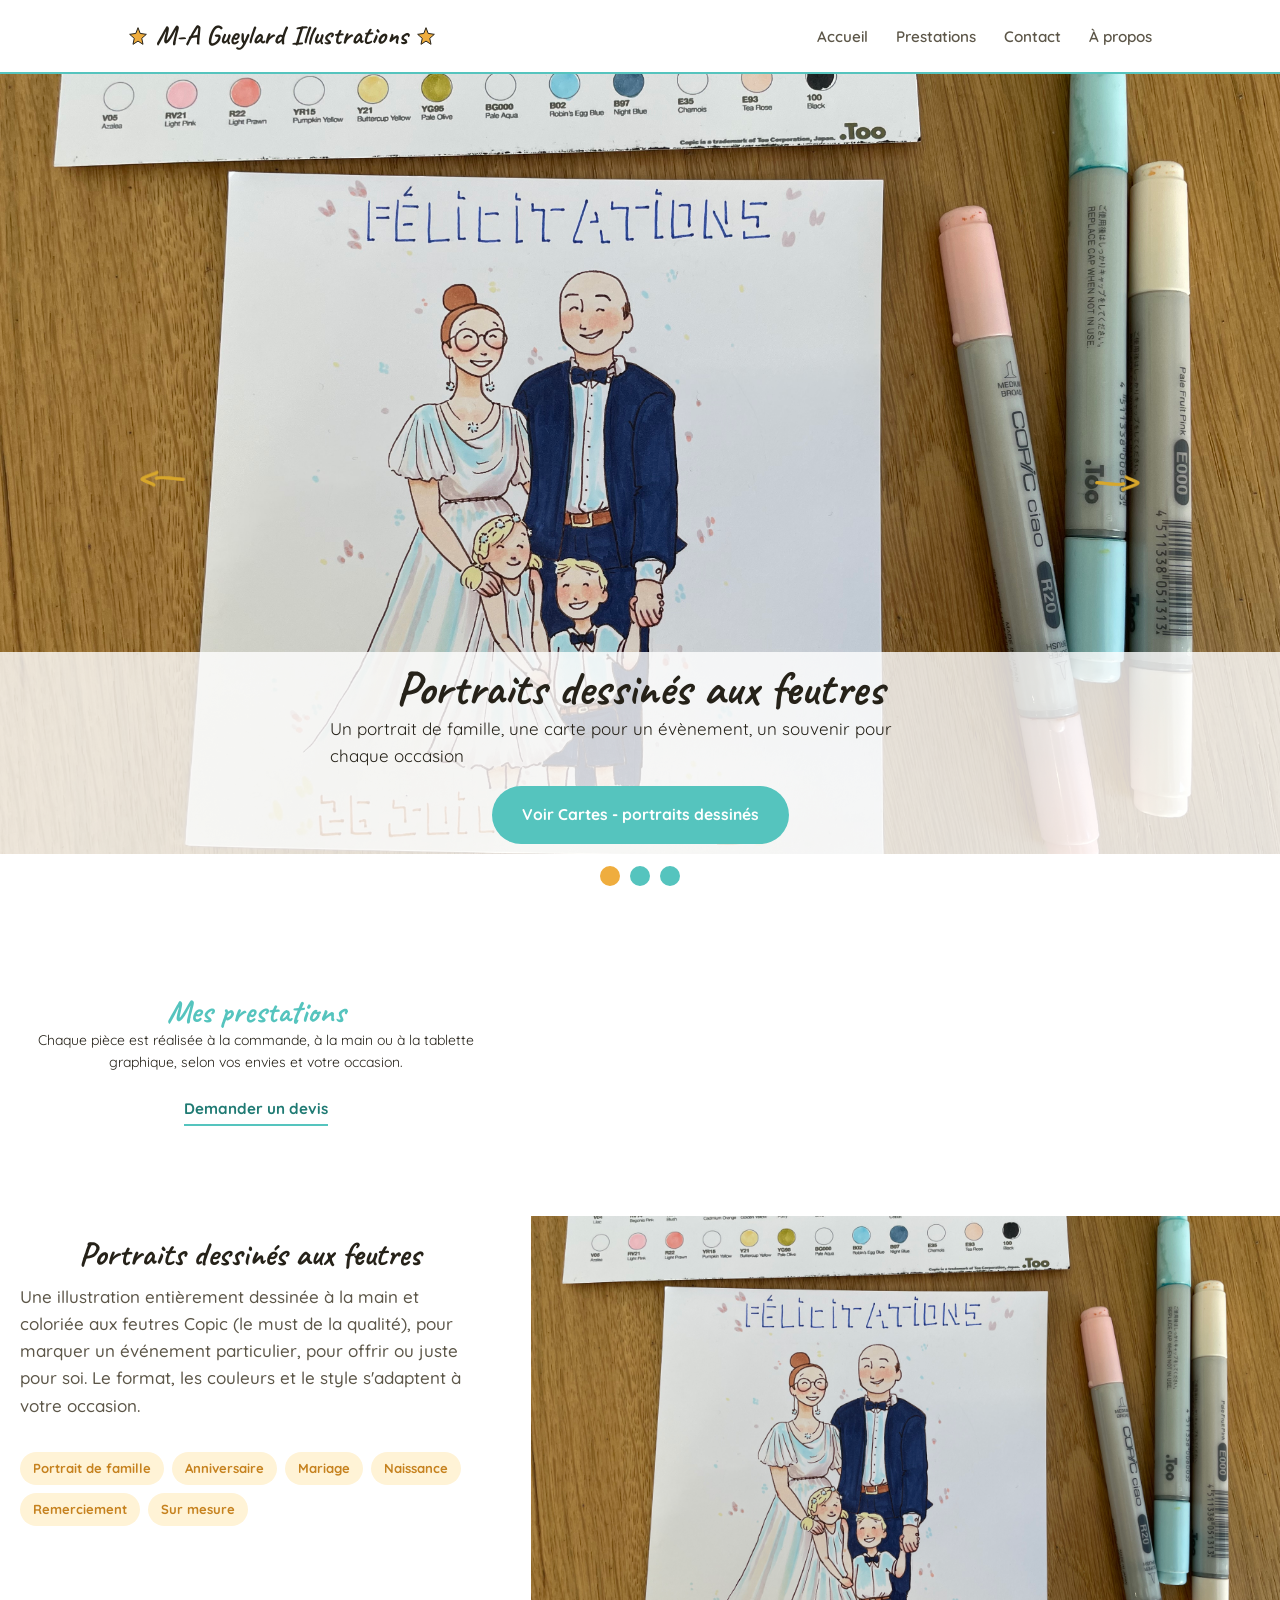
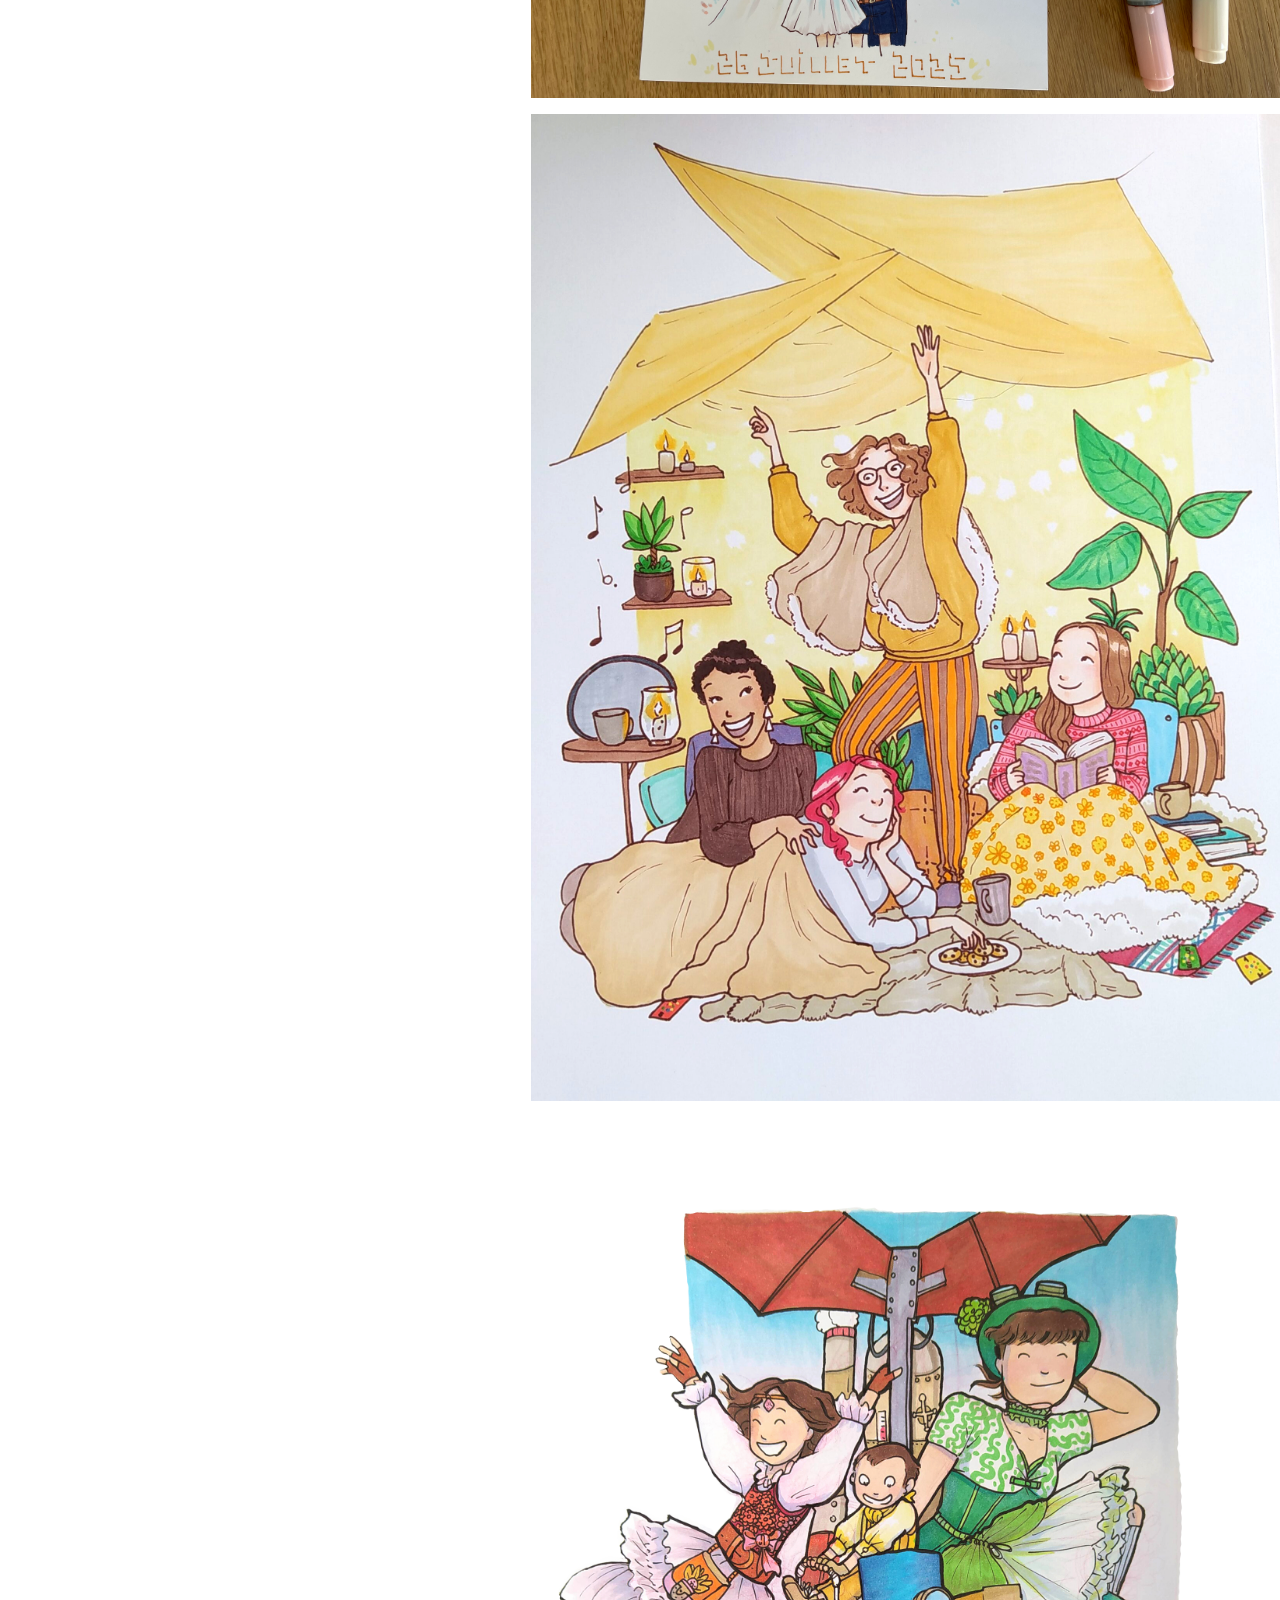
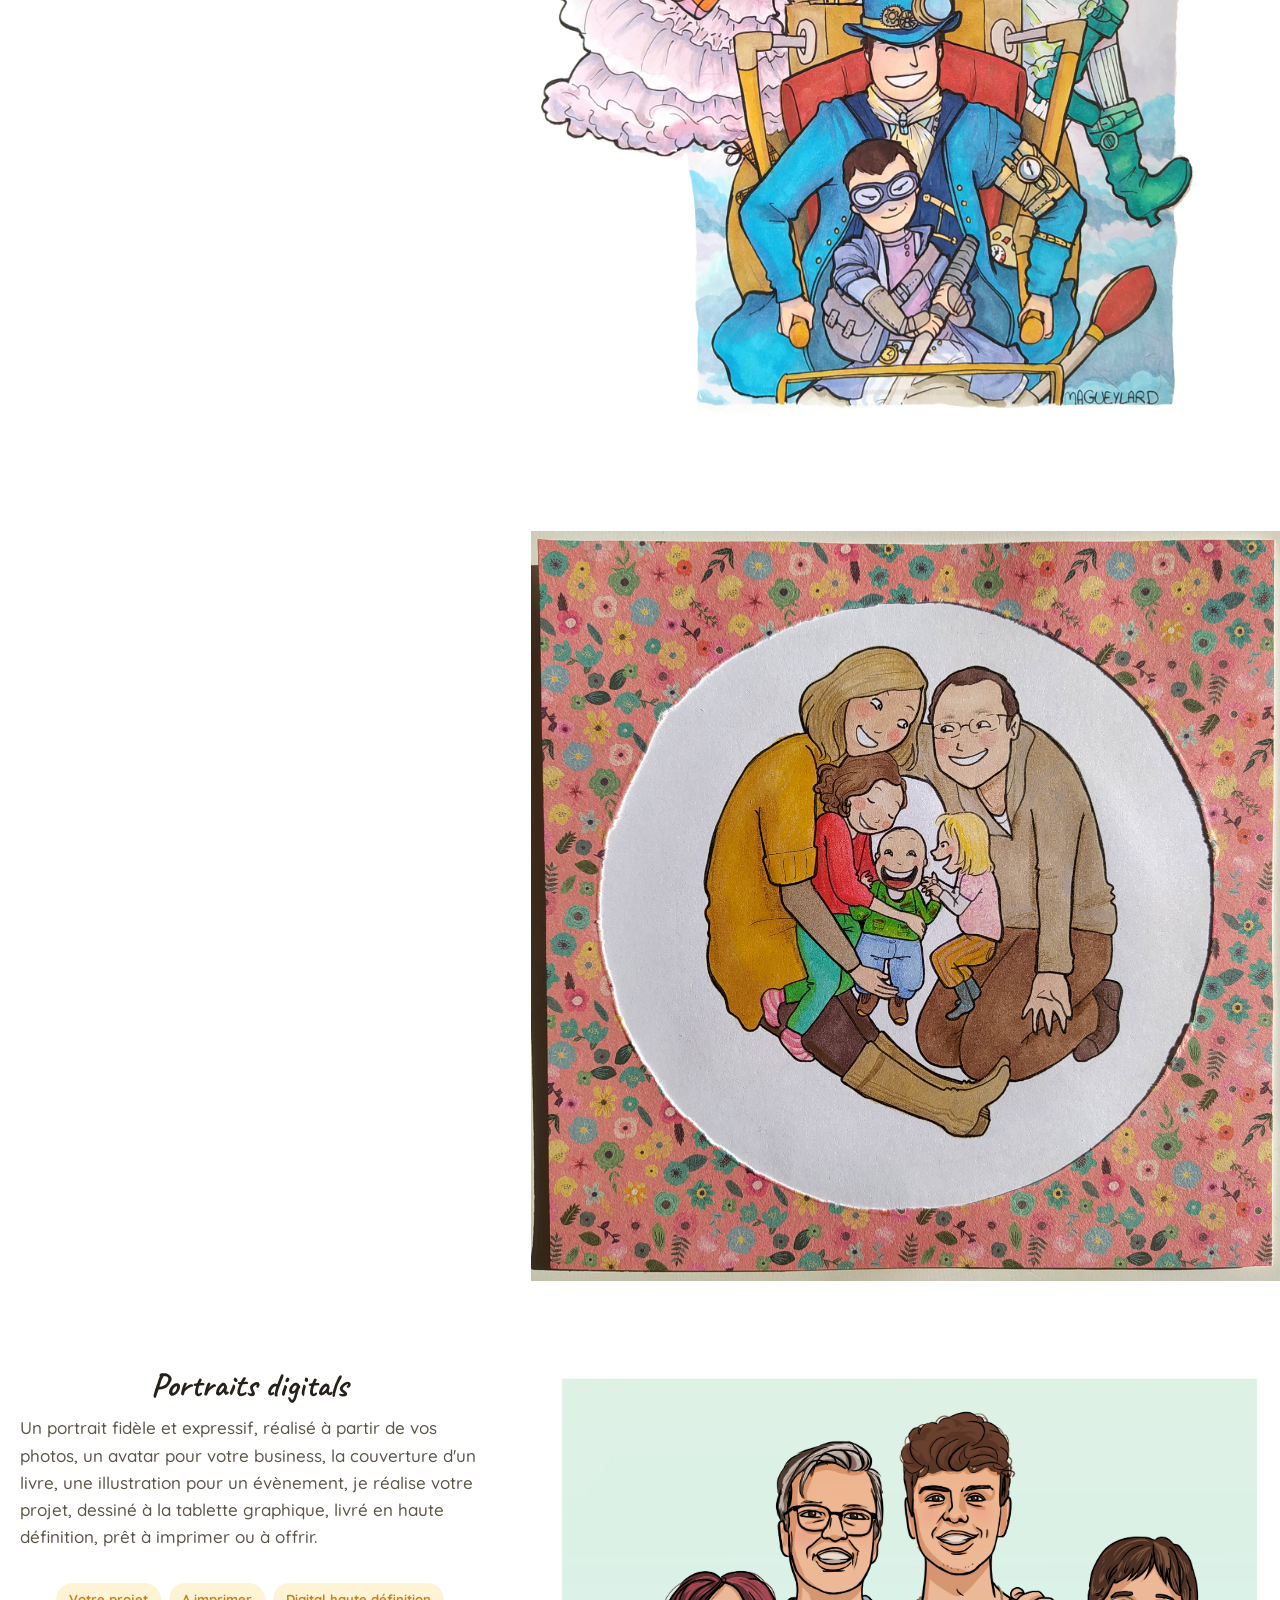
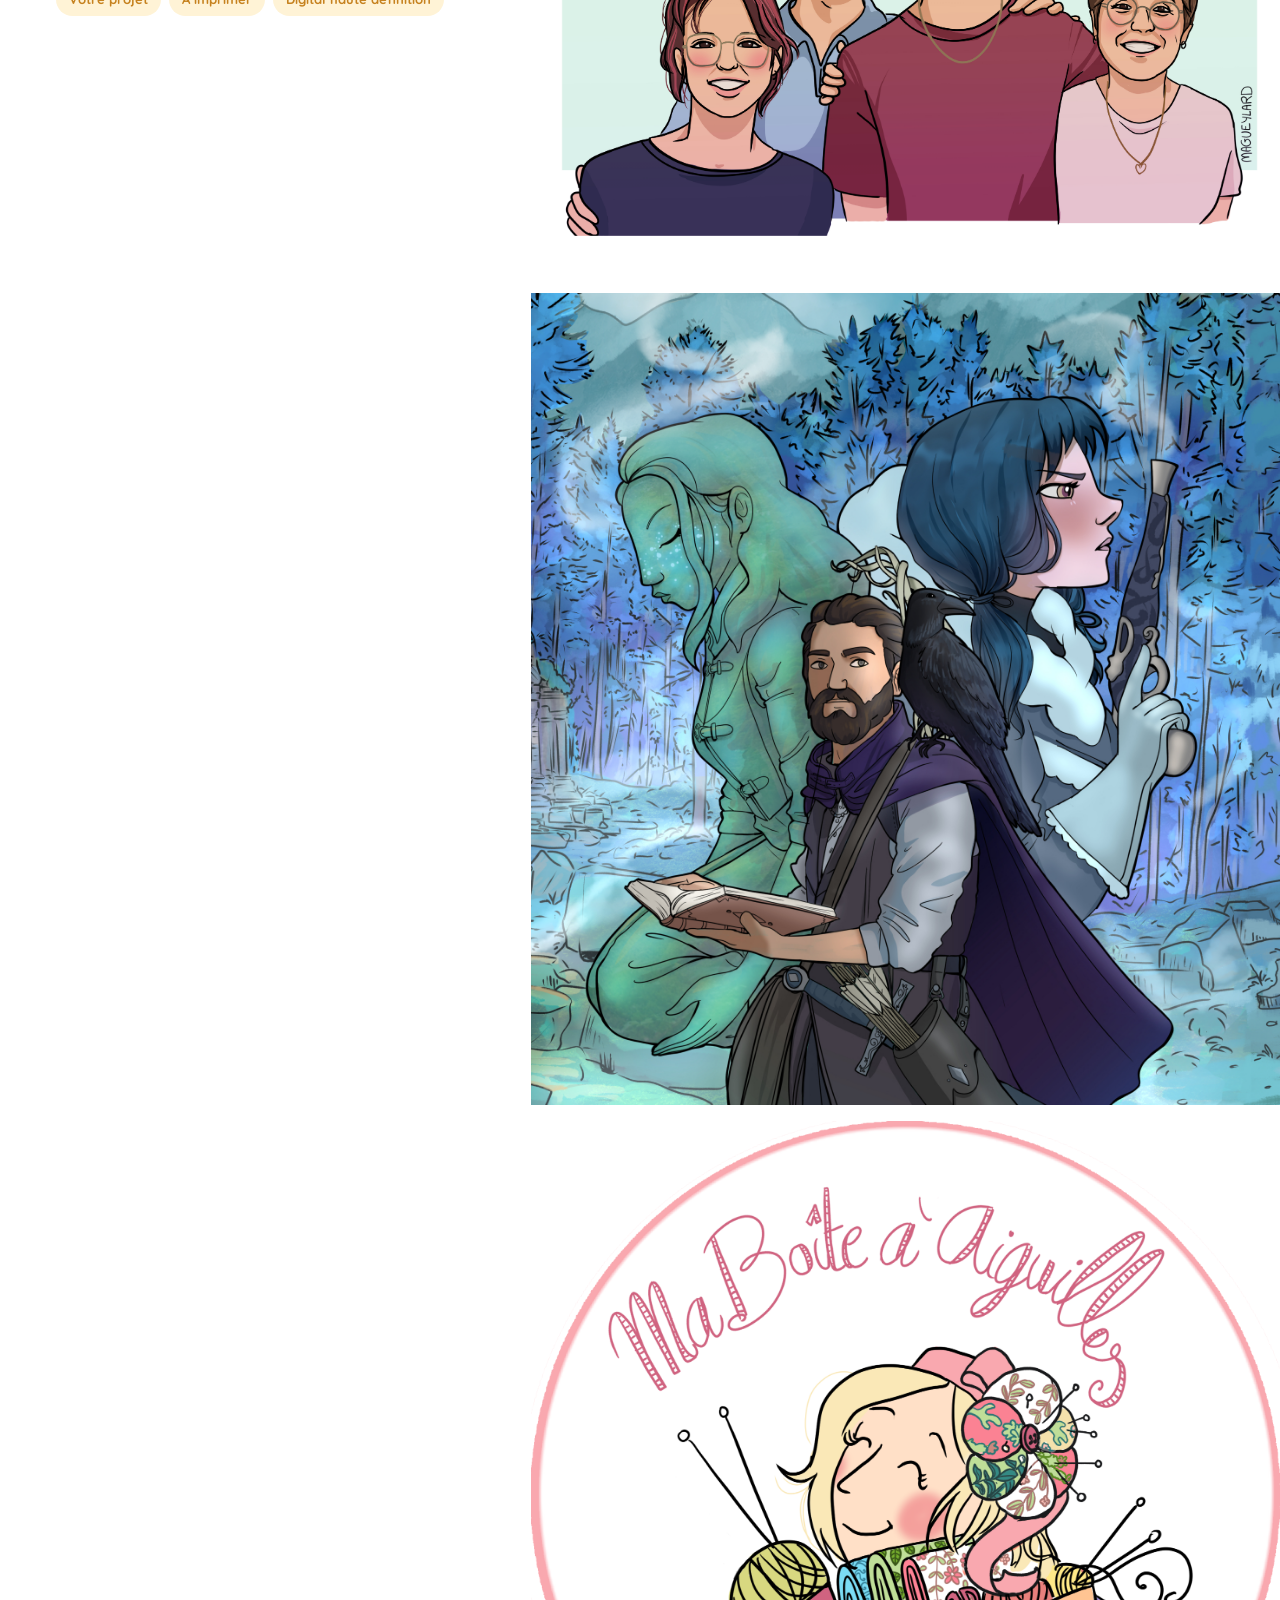
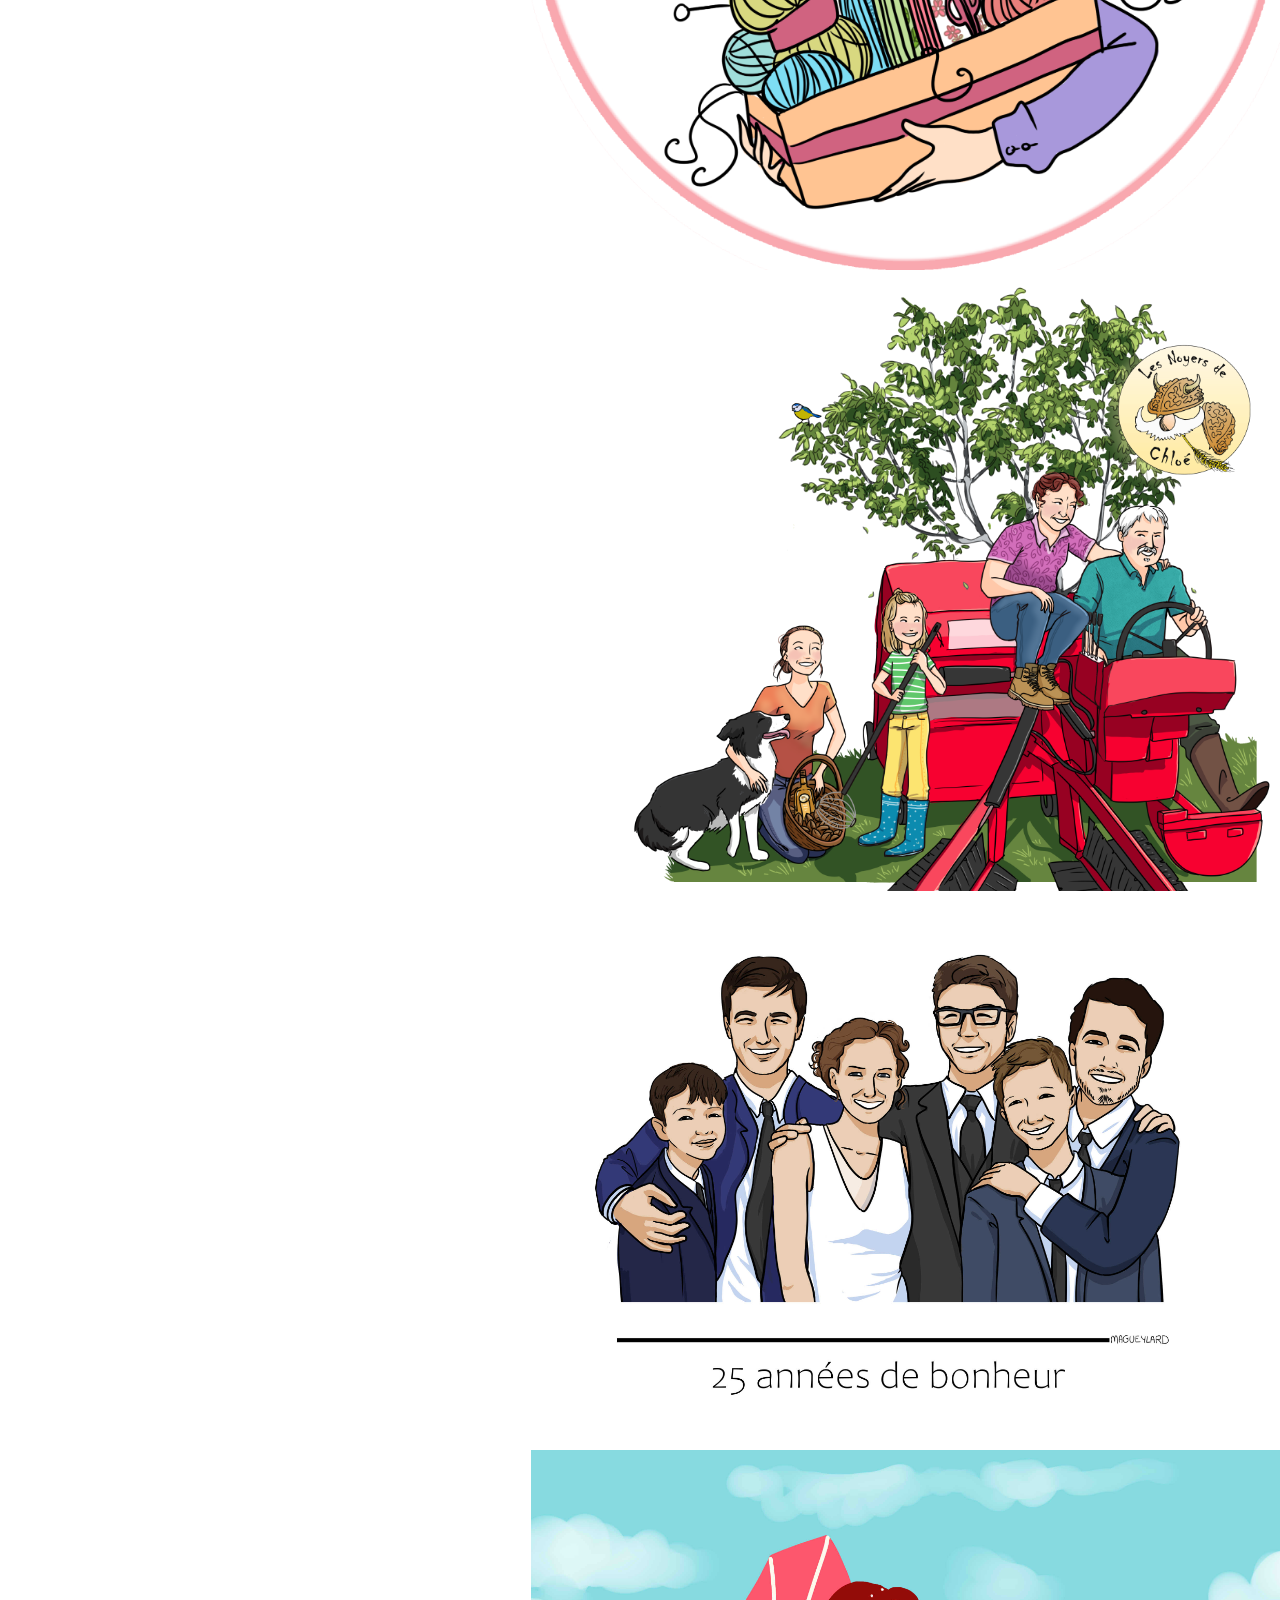
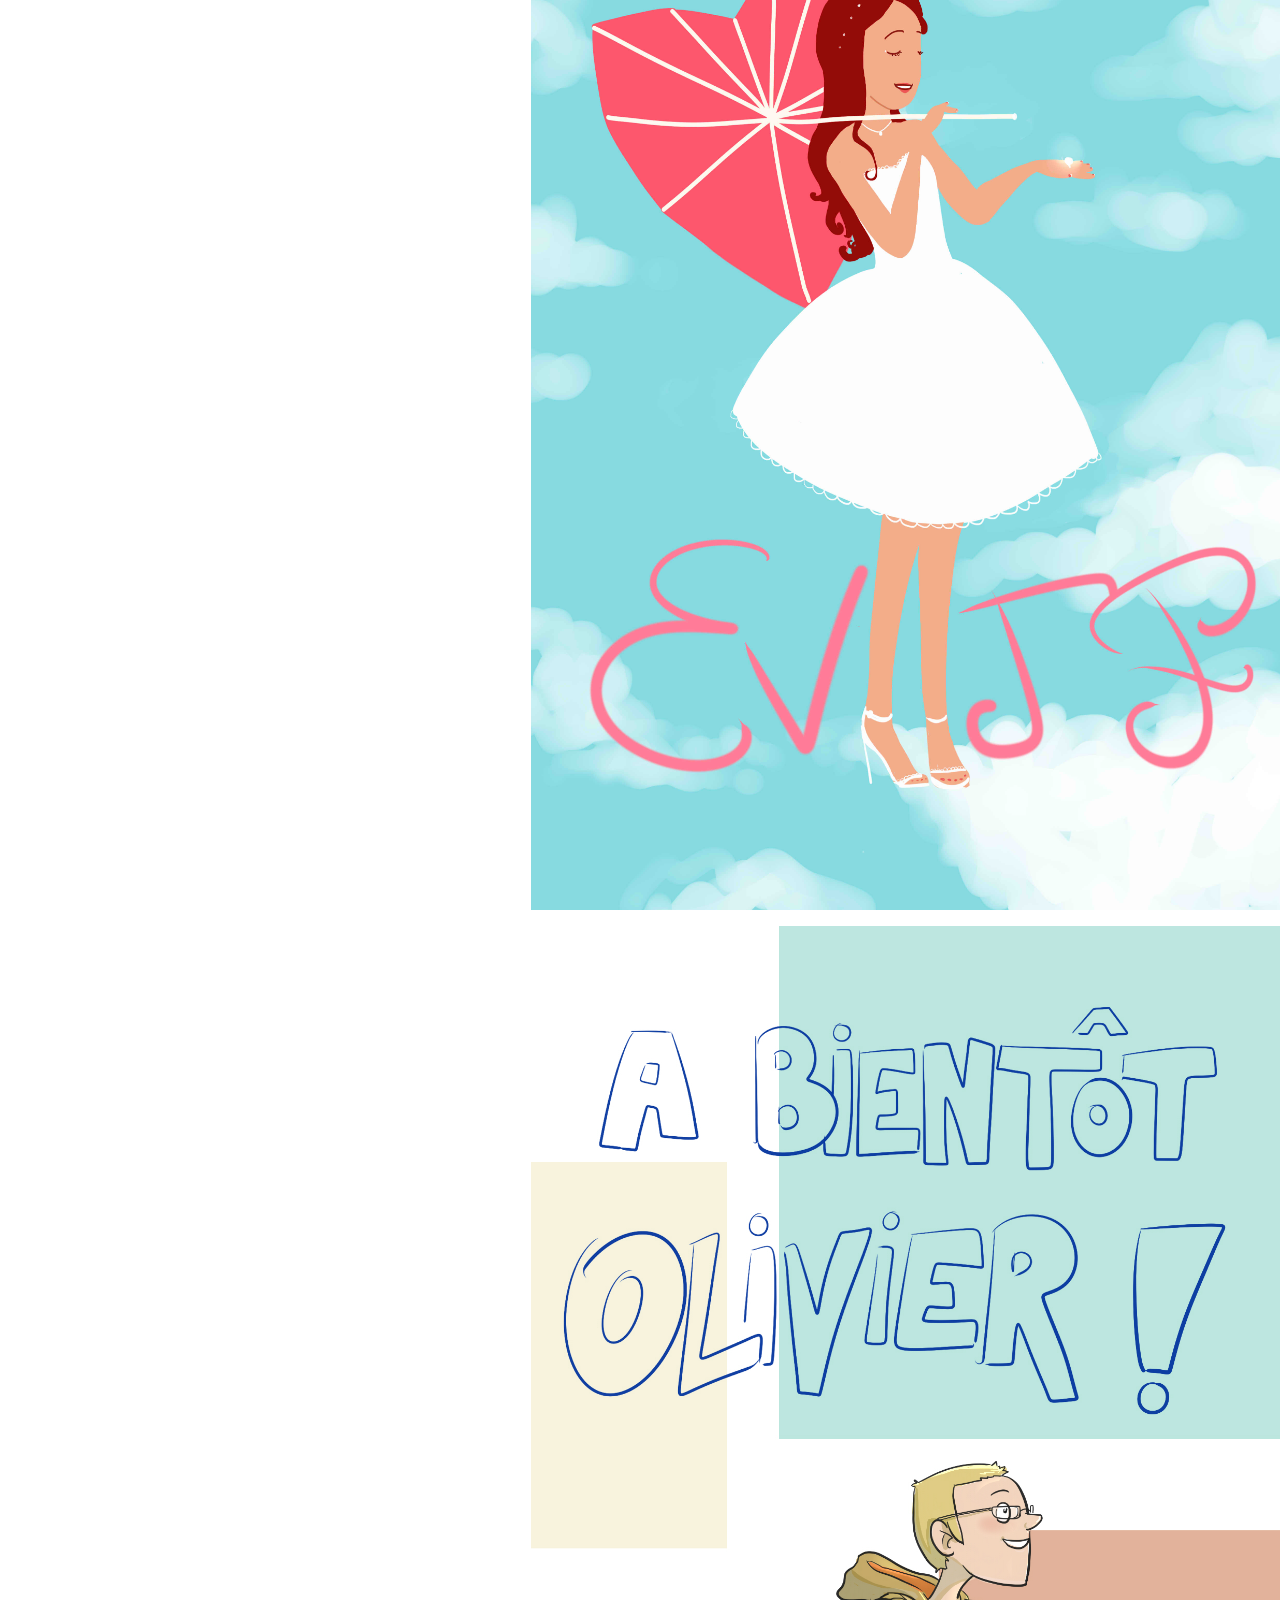
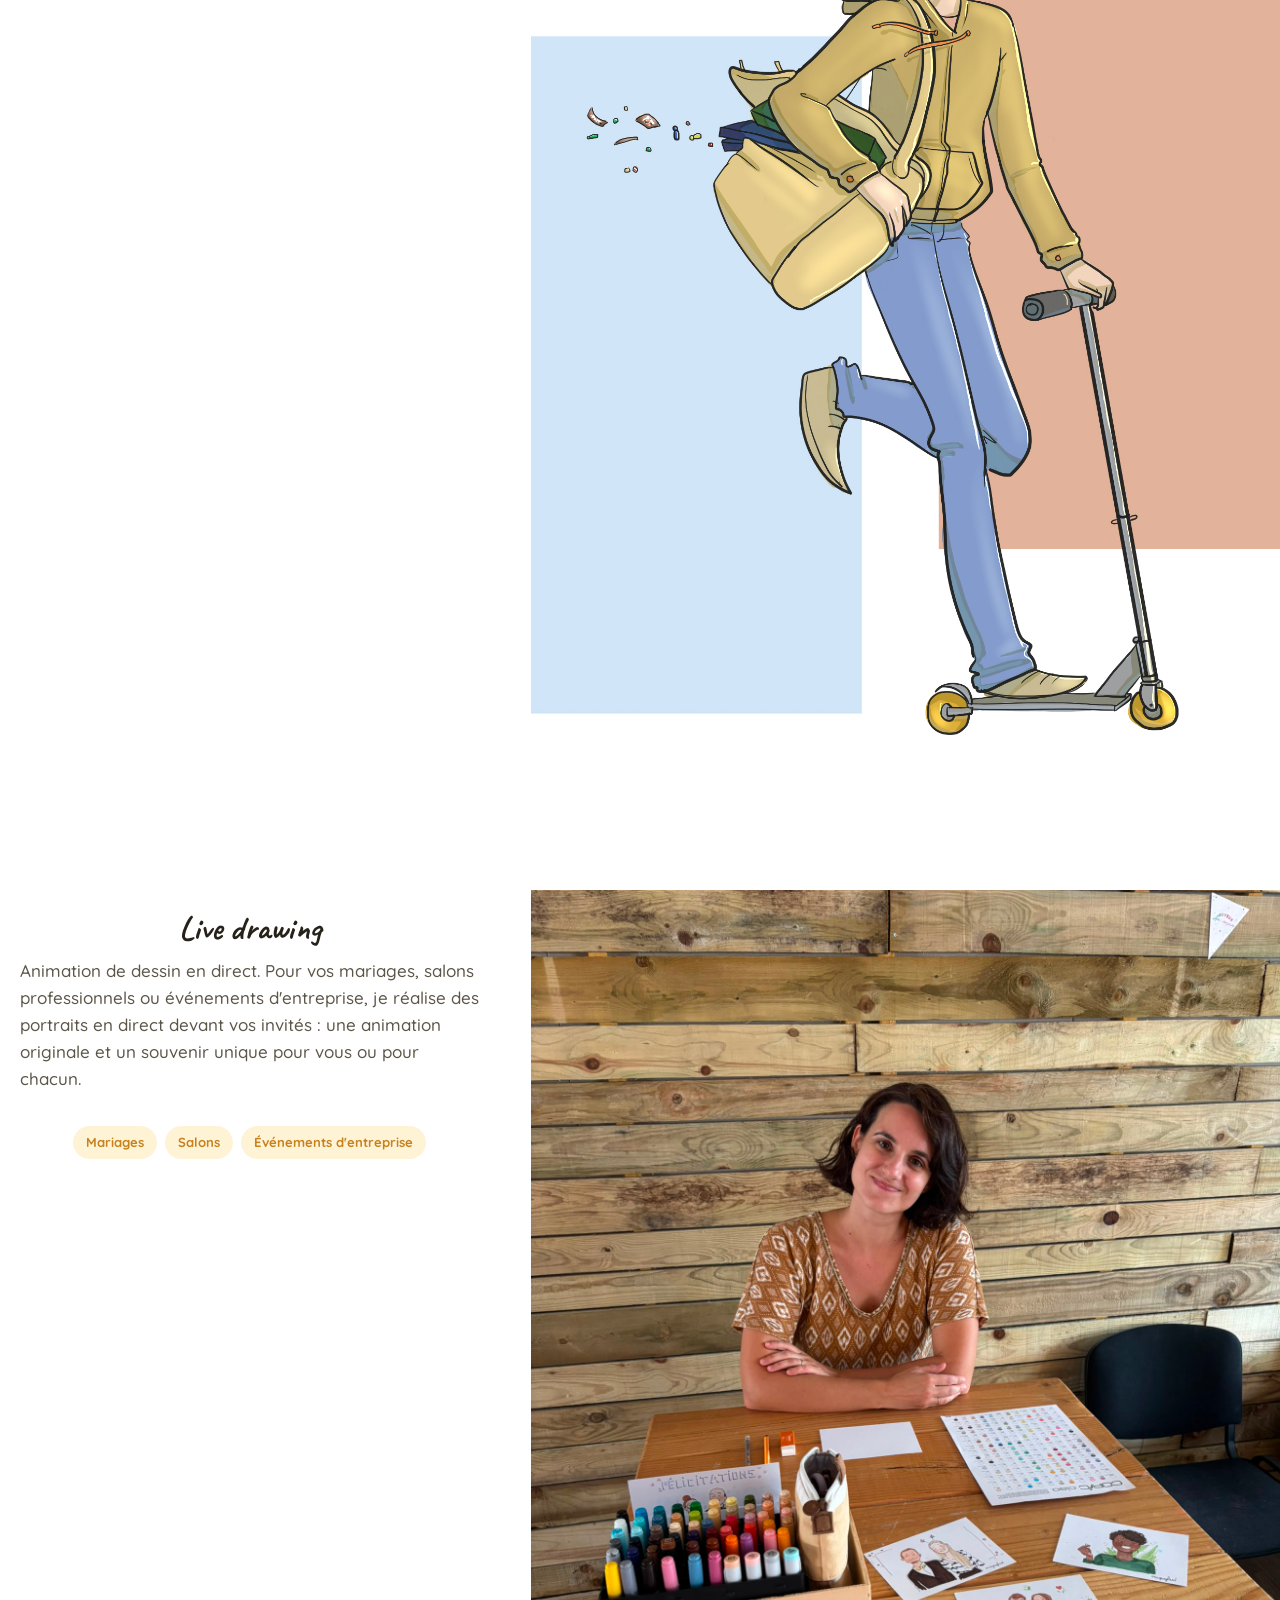
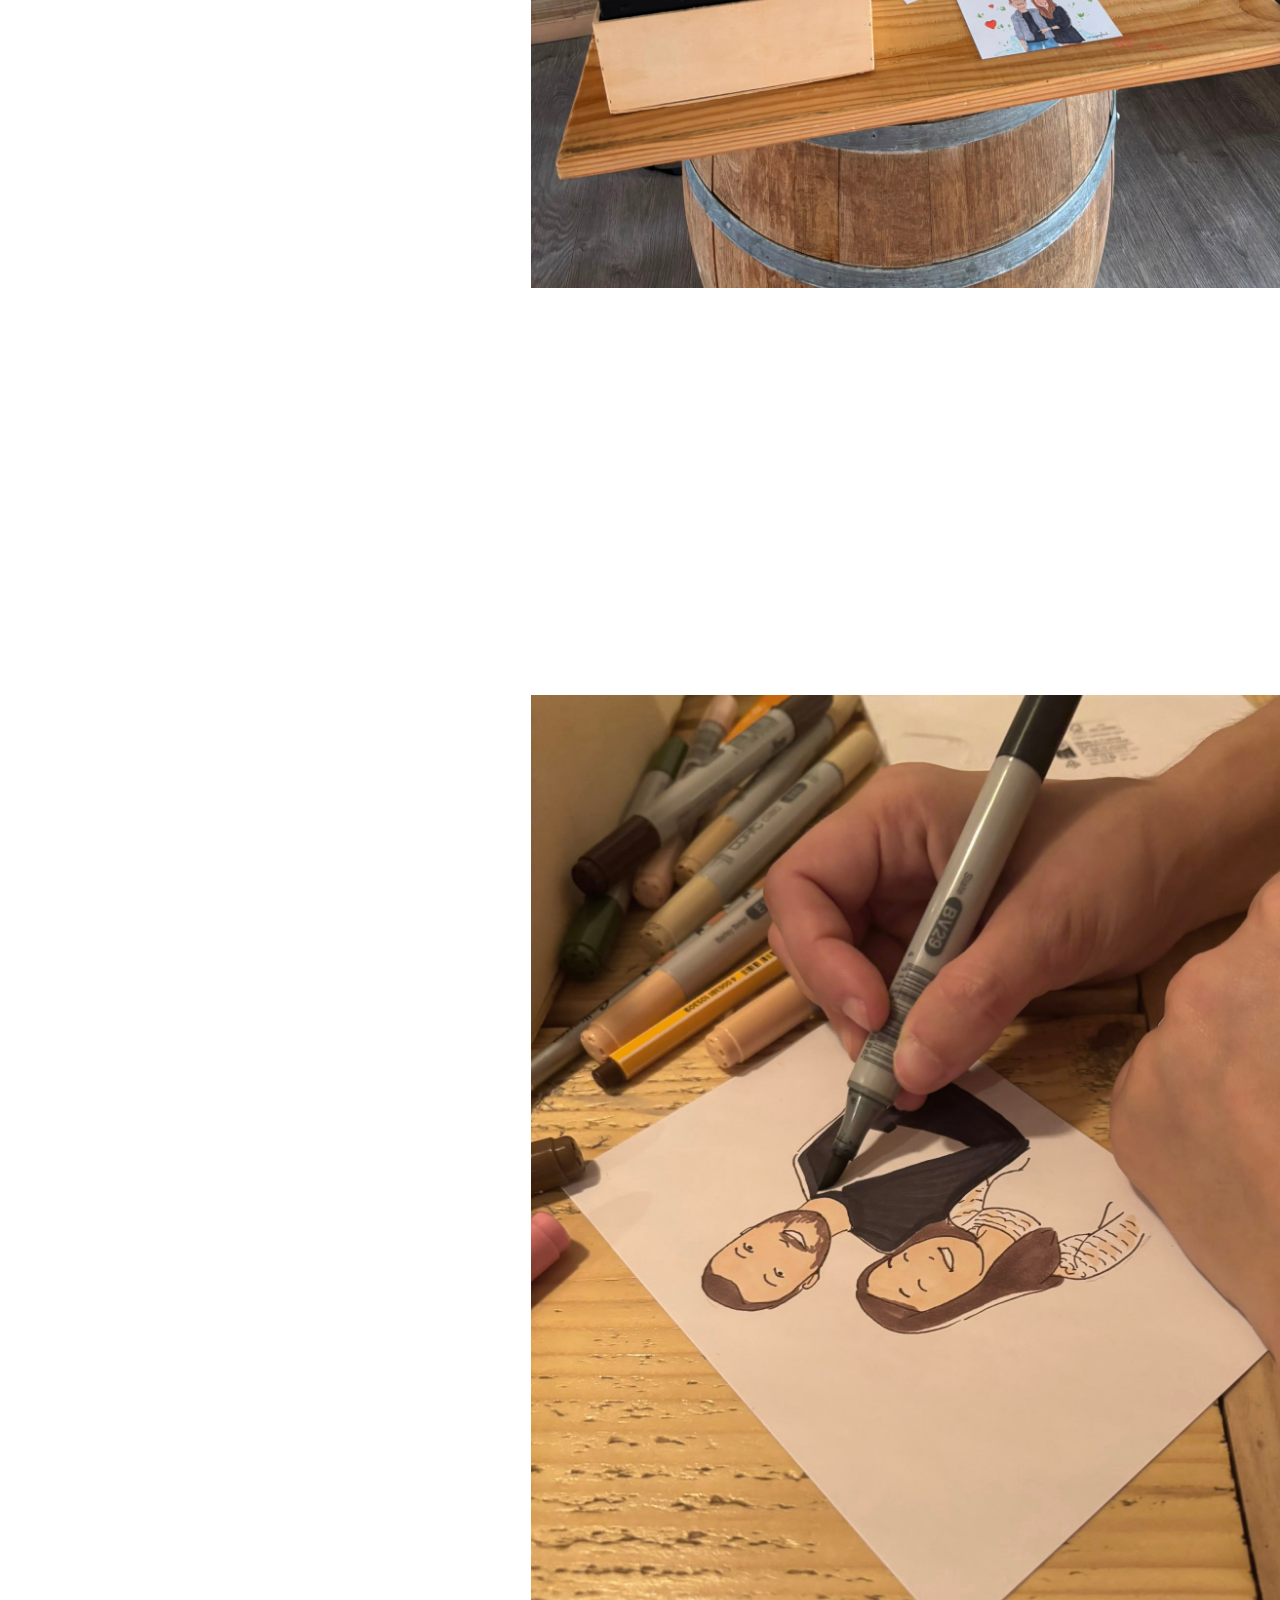
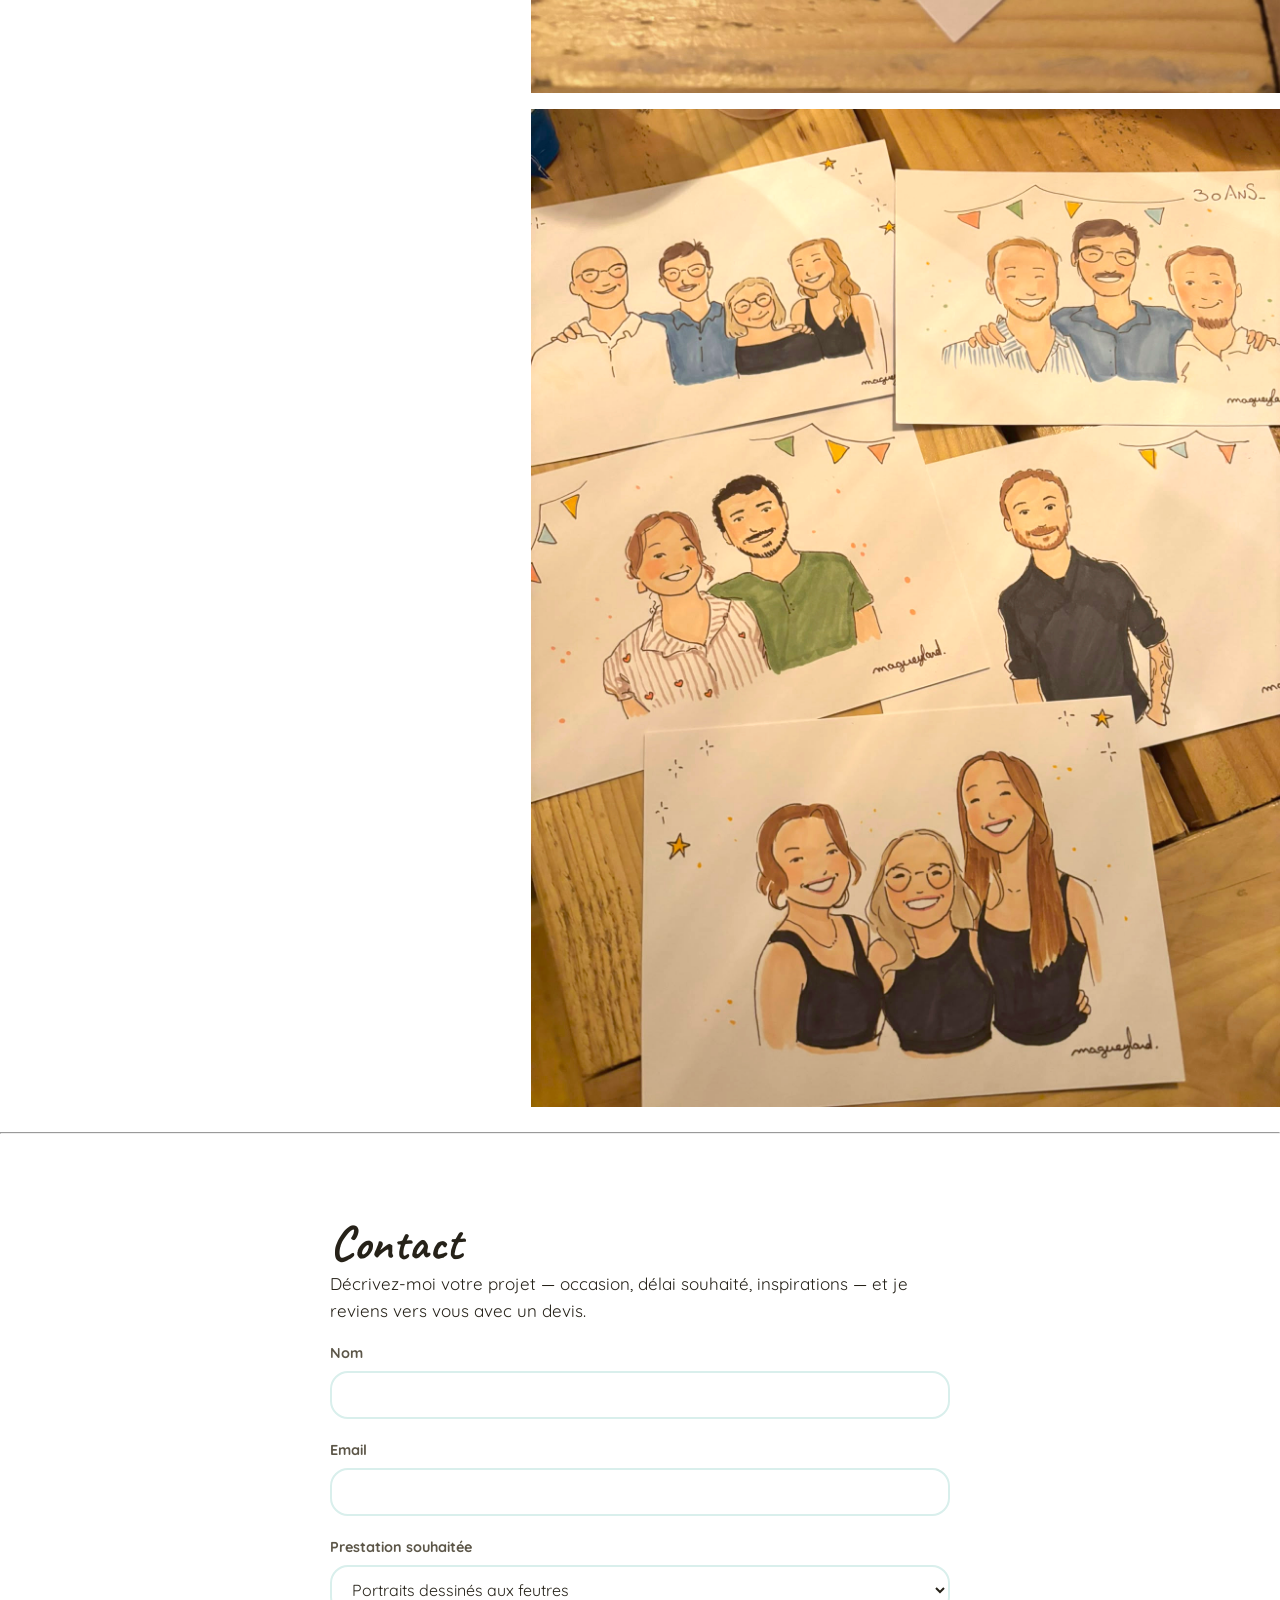
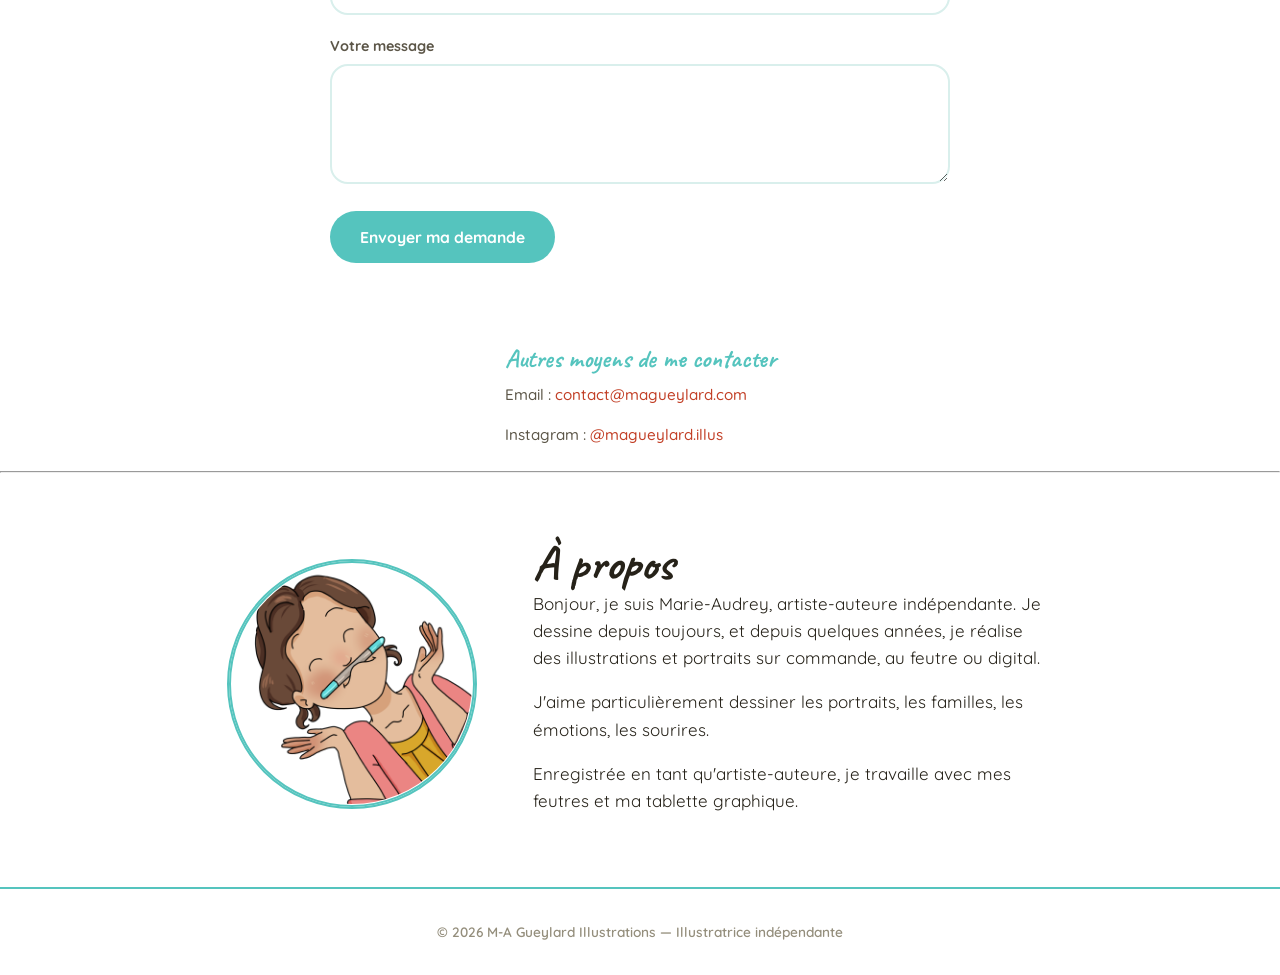
==== commit b5eb2103: "Update index.html - fix img name" ====
--- a/index.html
+++ b/index.html
@@ -196,7 +196,7 @@
       titre: "Portraits digitals",
       description: "Un portrait fidèle et expressif, réalisé à partir de vos photos, un avatar pour votre business, la couverture d'un livre, une illustration pour un évènement, je réalise votre projet, dessiné à la tablette graphique, livré en haute définition, prêt à imprimer ou à offrir.",
       tags: ["Votre projet", "A imprimer", "Digital haute définition"],
-      photos: ["img/digital/portrait-famille.jpg", "img/digital/illustration-livre.jpg", "img/digital/avatar-logo.png", "img/digital/les_noyers_de_chloe.png", "img/digital/portrait_25ans.jpg", "img/digital/evjf_laurie.jpeg", "img/digital/carte-depart.jpg"]
+      photos: ["img/digital/portrait-famille.jpg", "img/digital/Illustration-livre.jpg", "img/digital/avatar-logo.png", "img/digital/les_noyers_de_chloe.png", "img/digital/portrait_25ans.jpg", "img/digital/evjf_laurie.jpeg", "img/digital/carte-depart.jpg"]
     },
     {
       id:"dessinanimation",
@@ -434,4 +434,4 @@
      navToggle.setAttribute('aria-expanded', 'false');
    }));
 </script>
-</body>+</body>
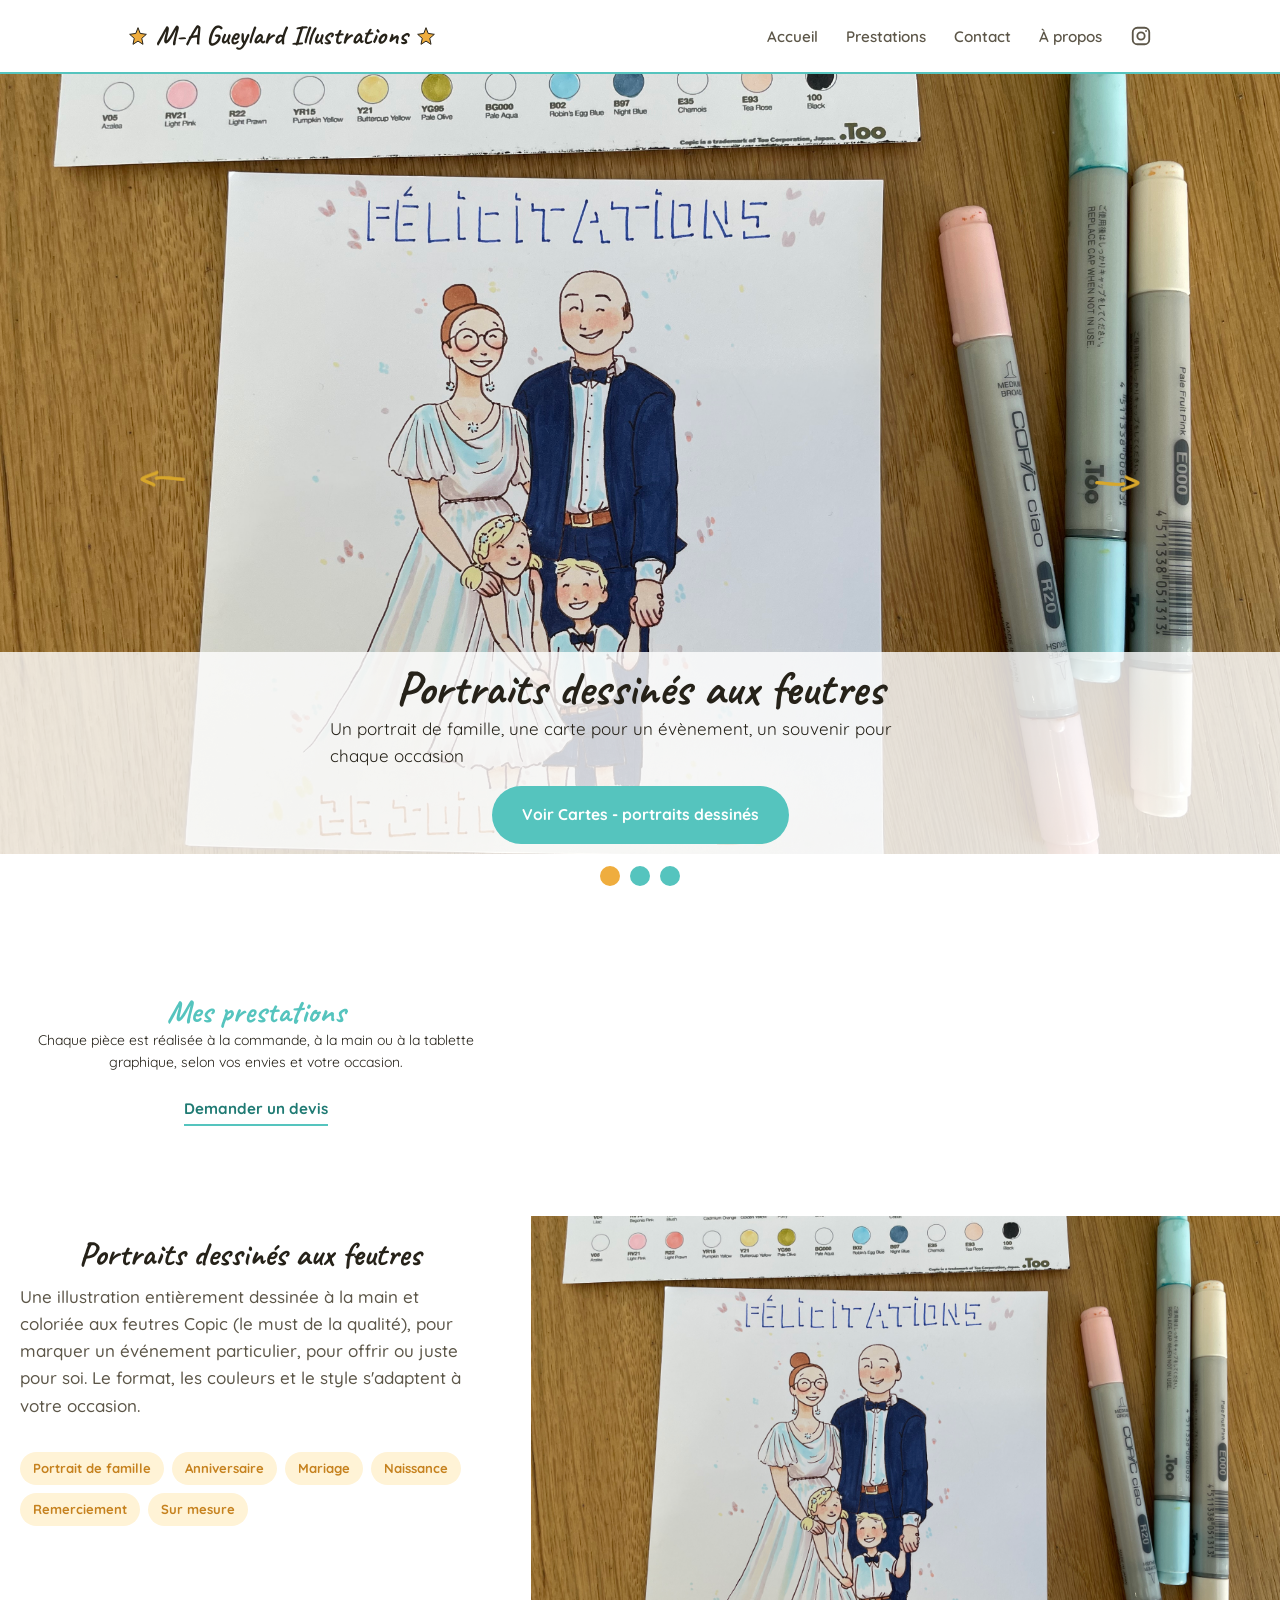
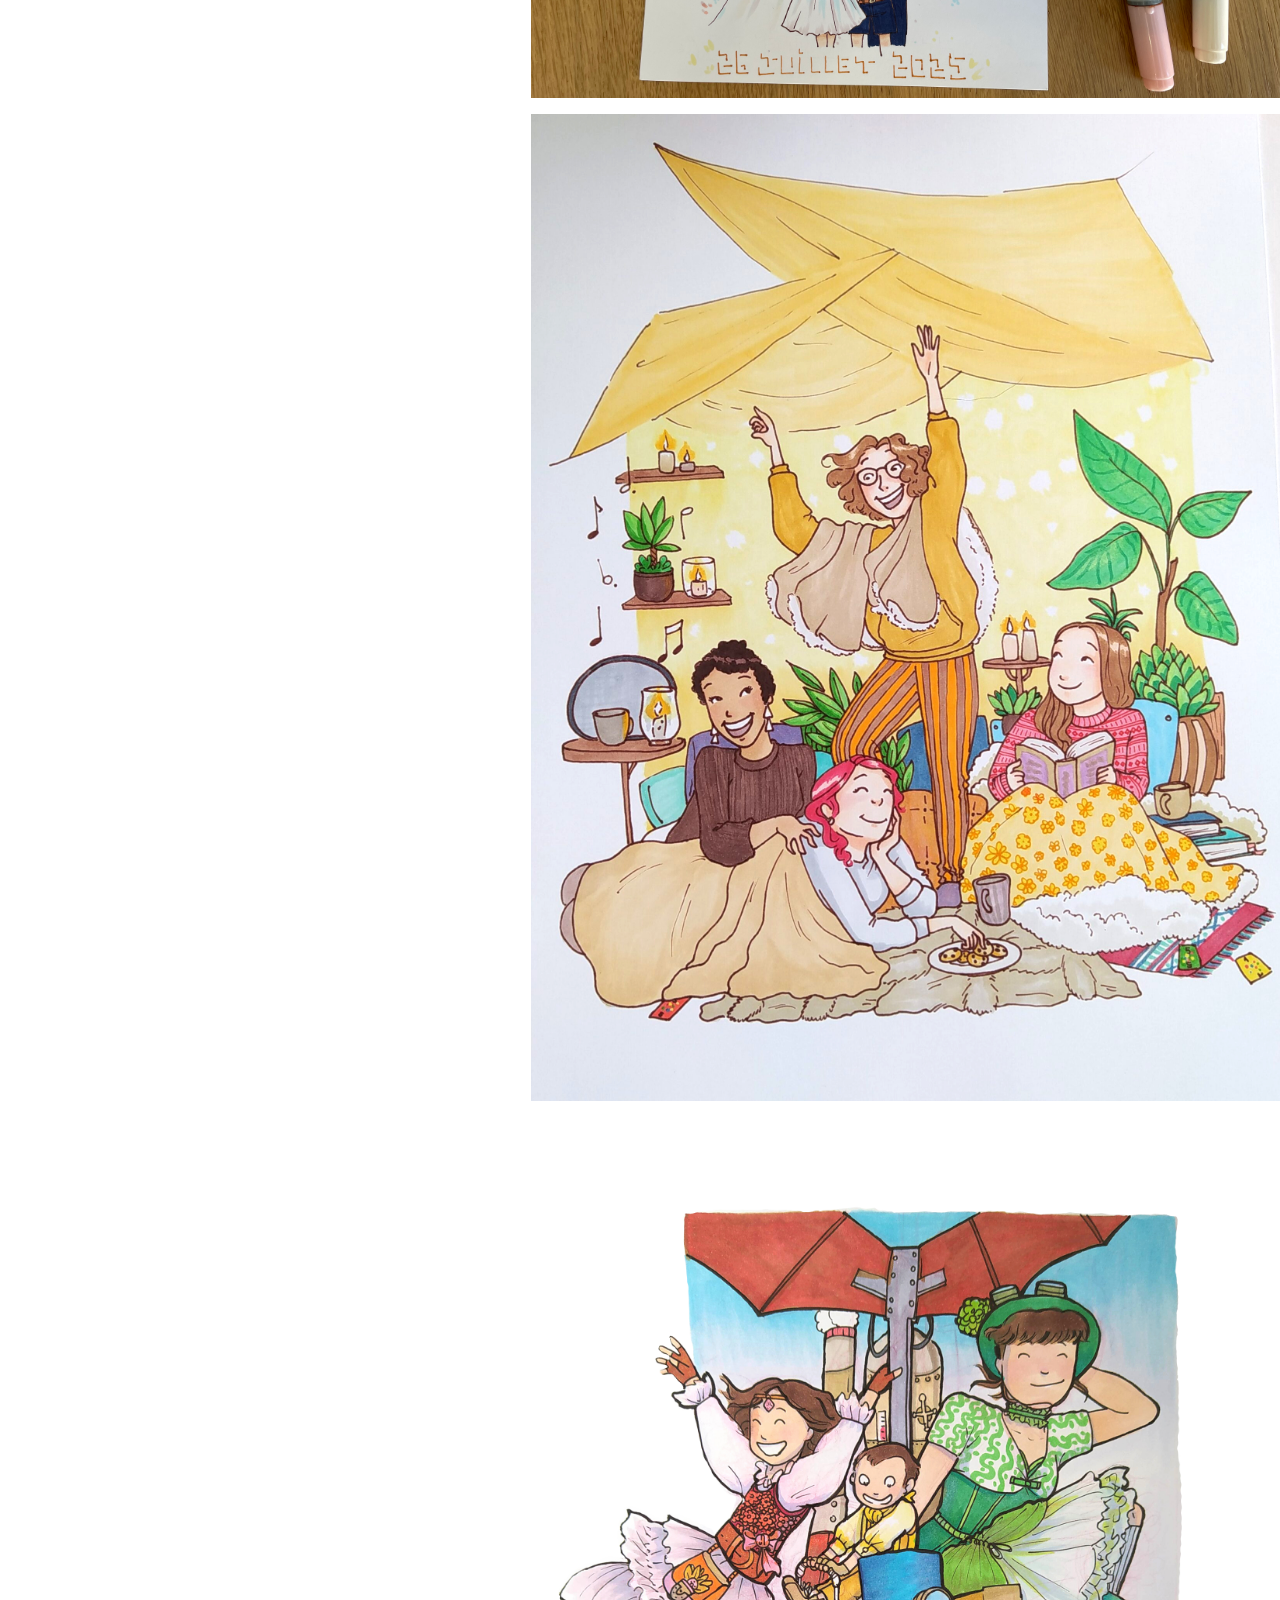
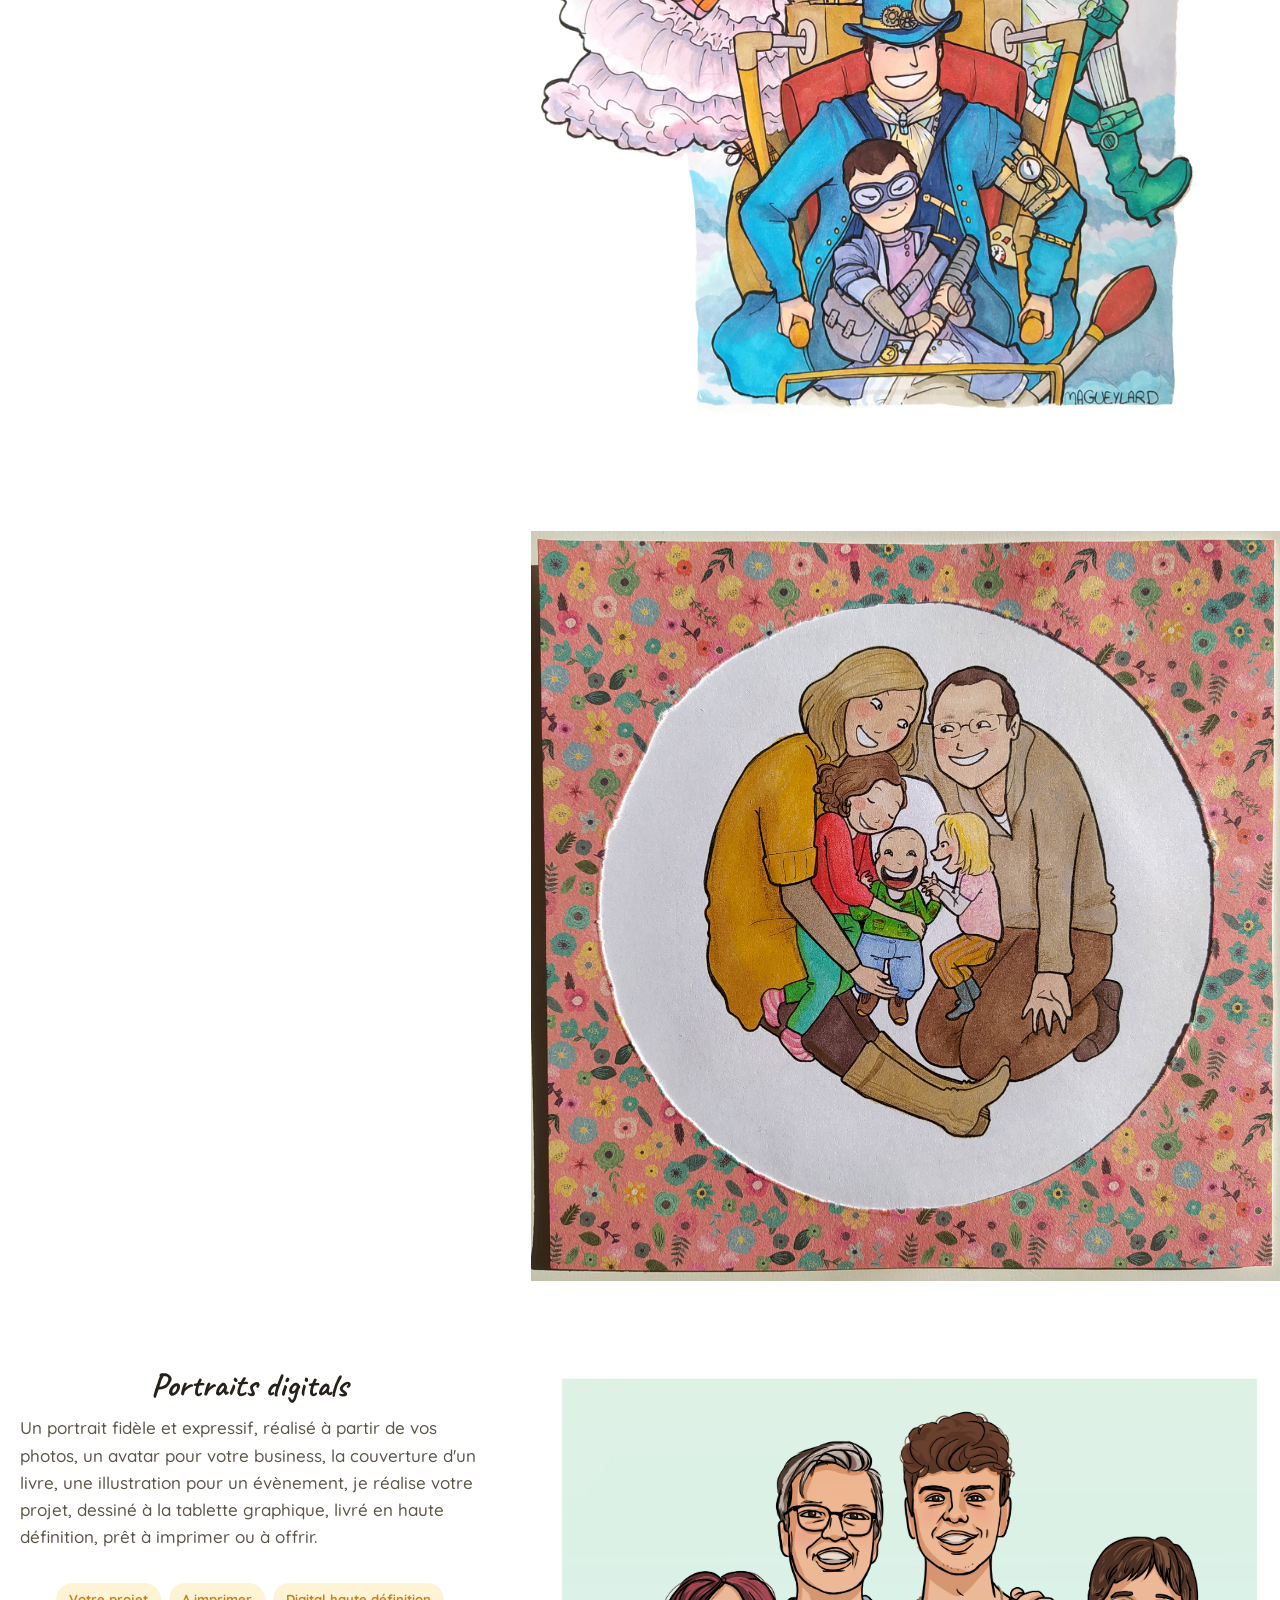
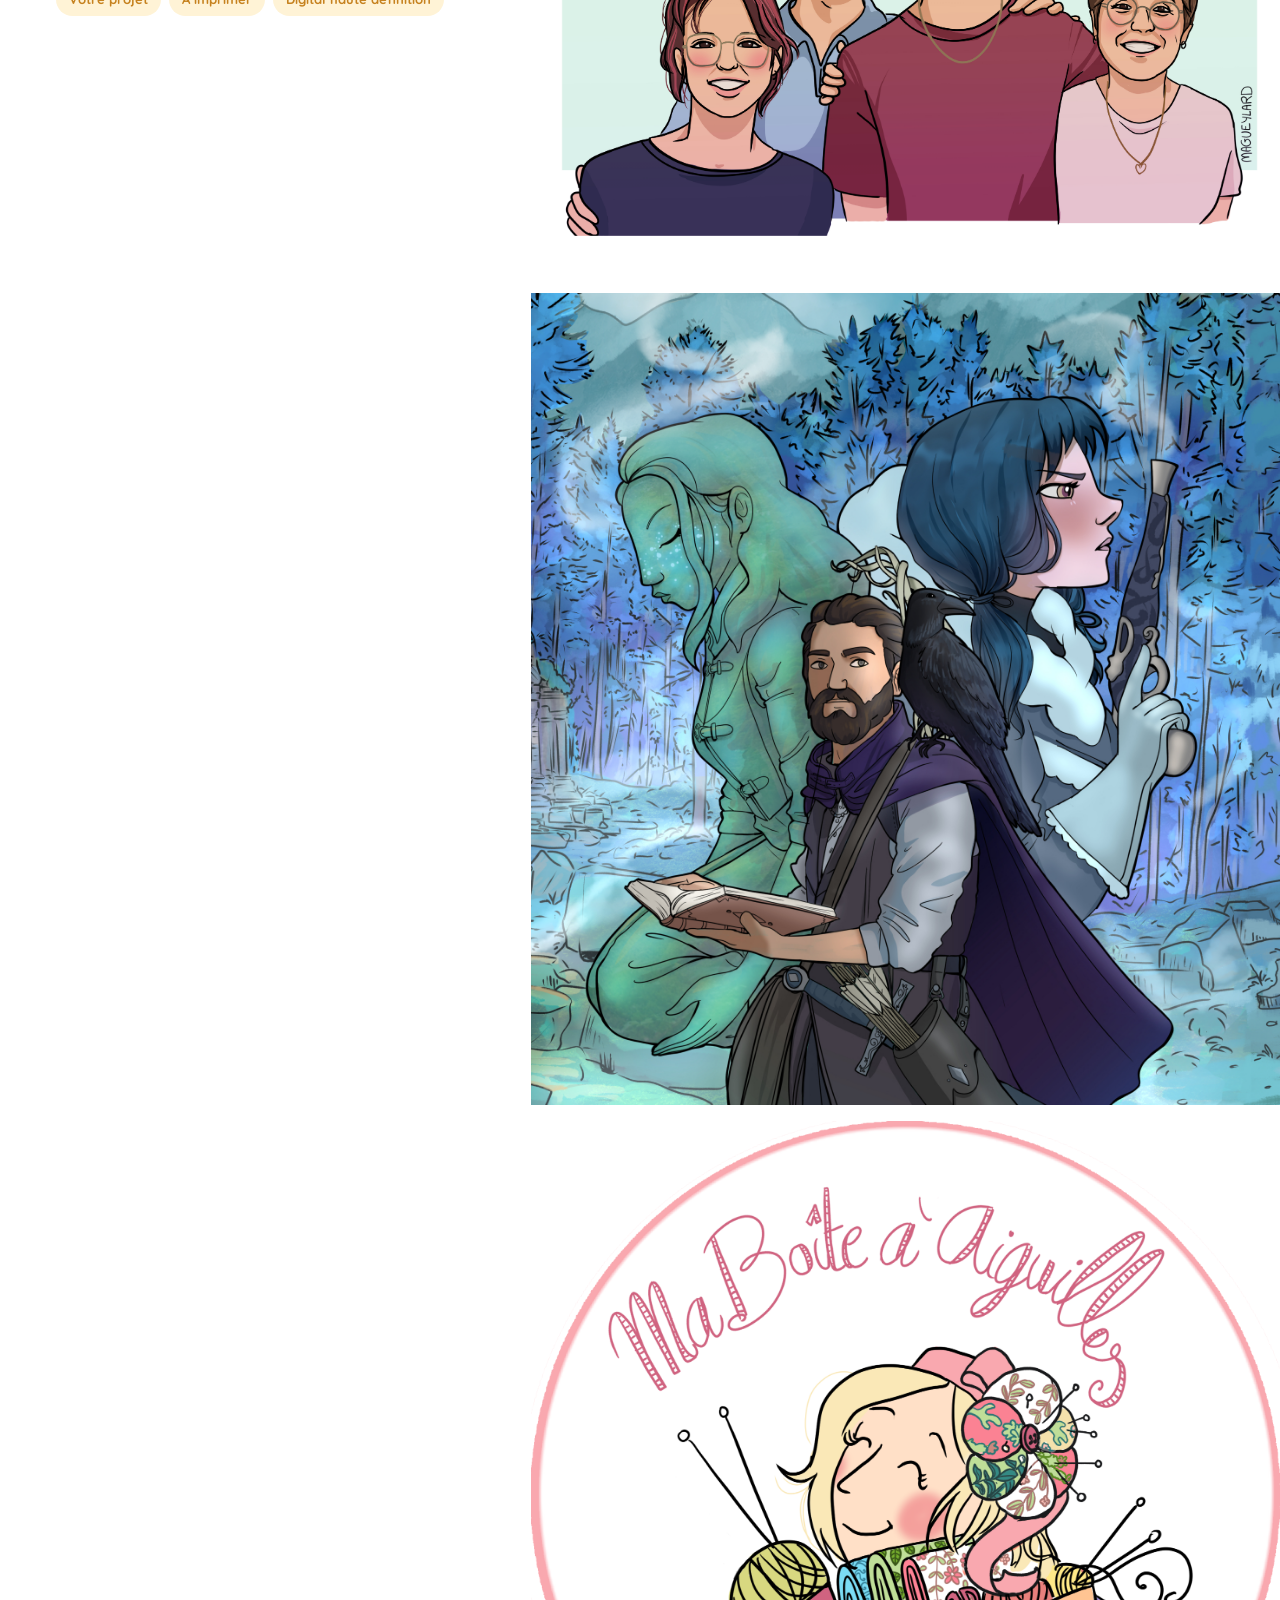
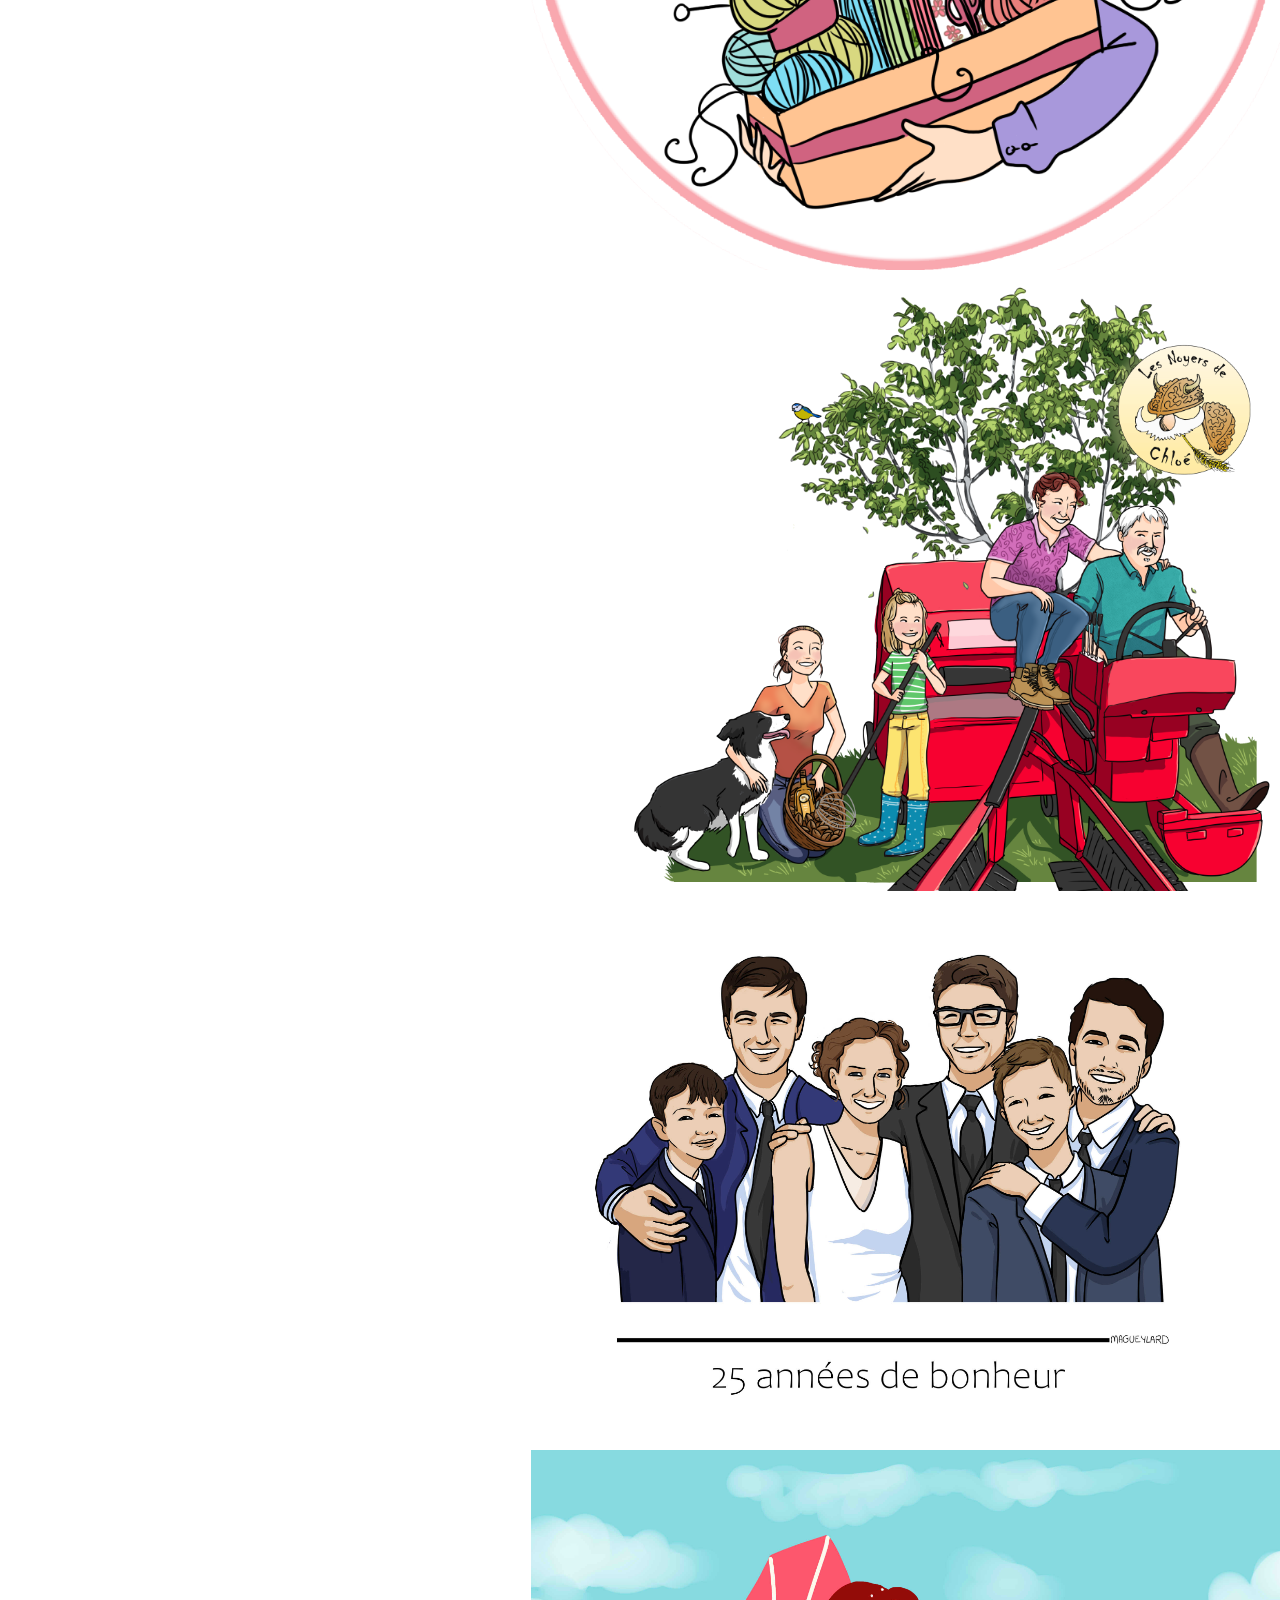
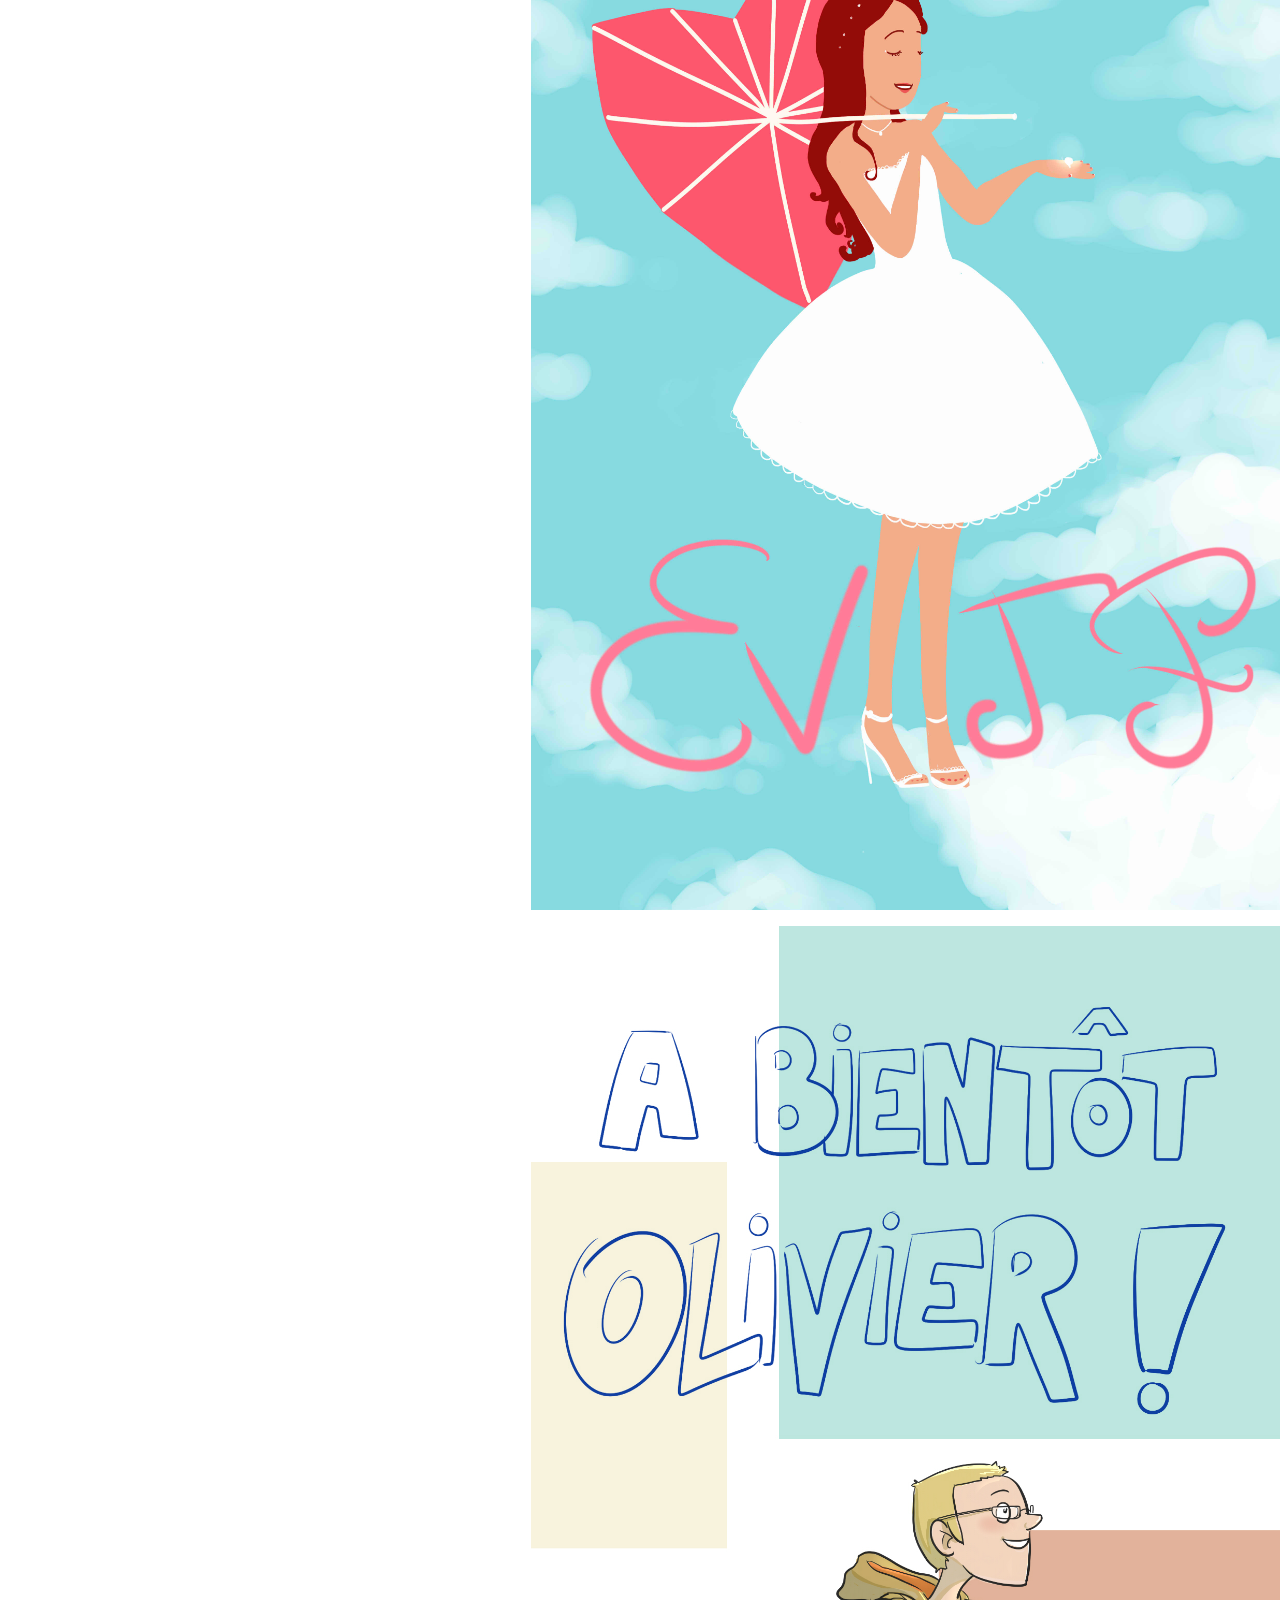
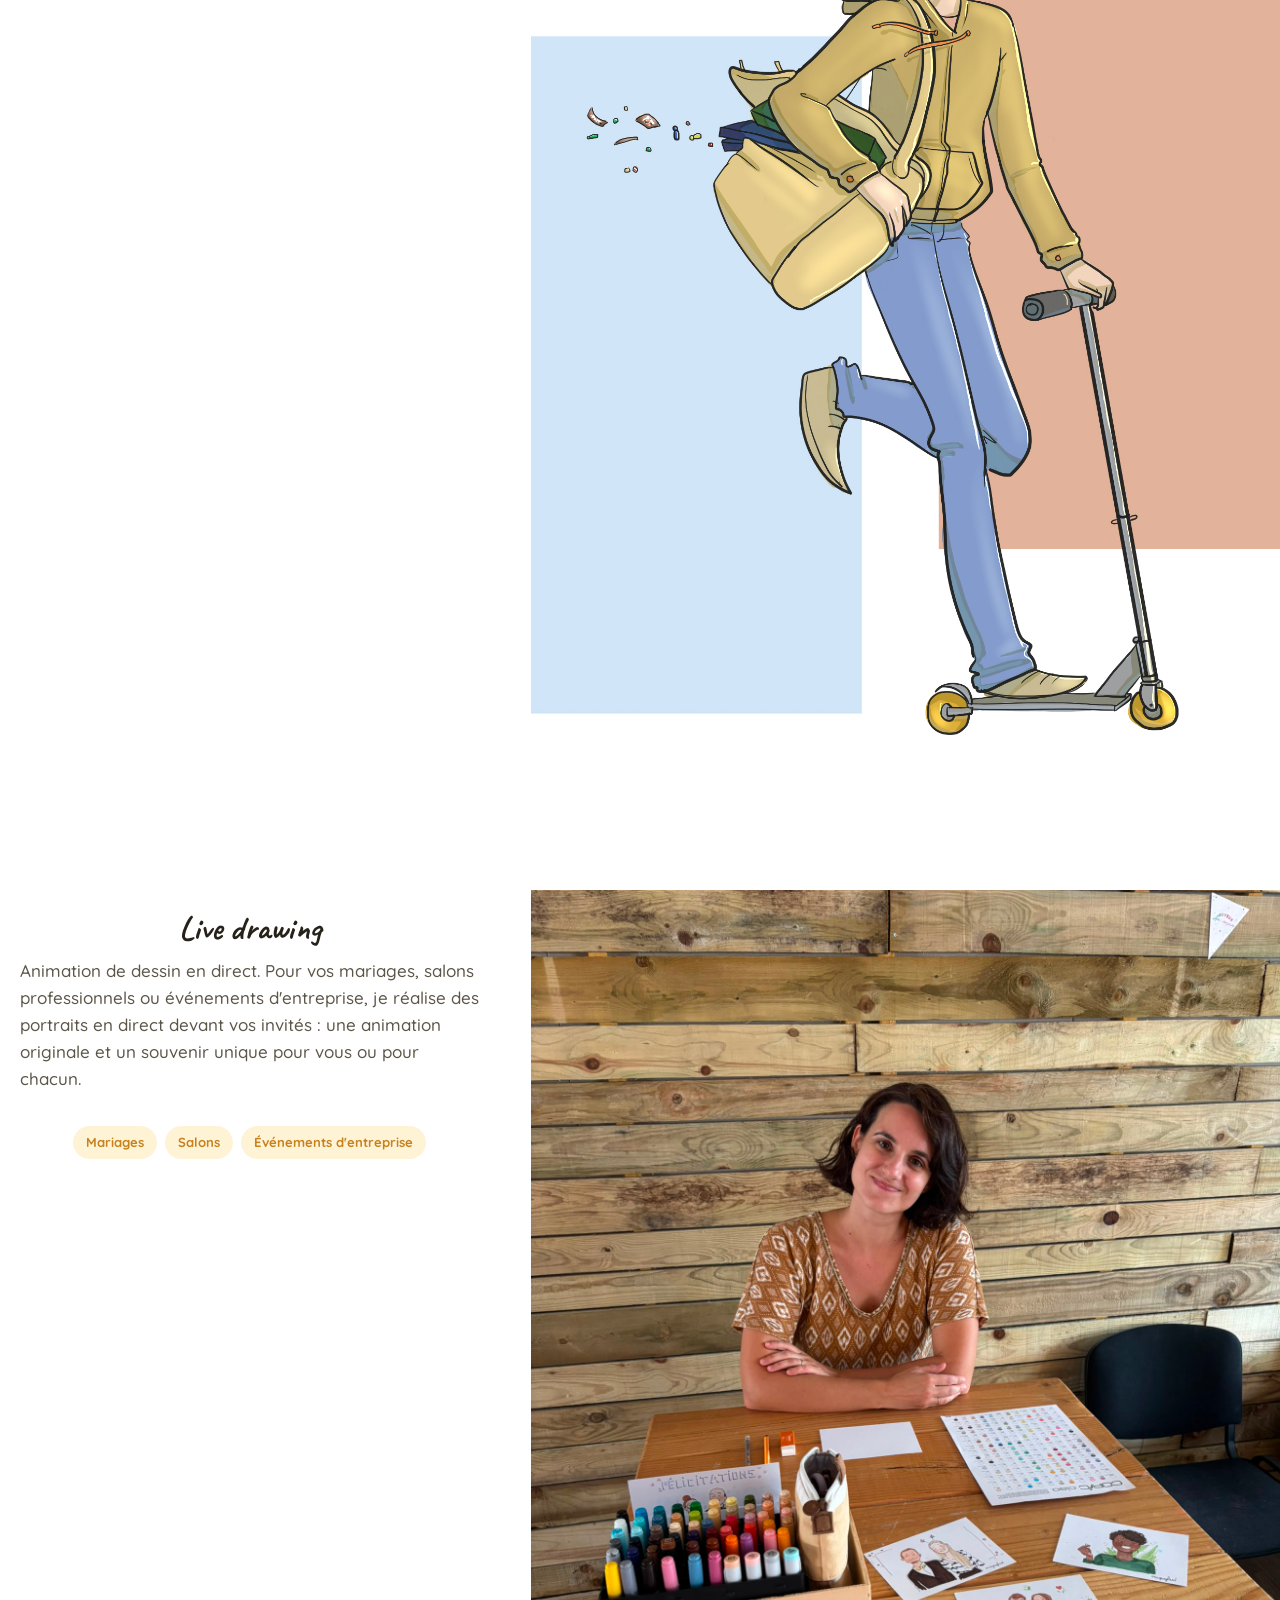
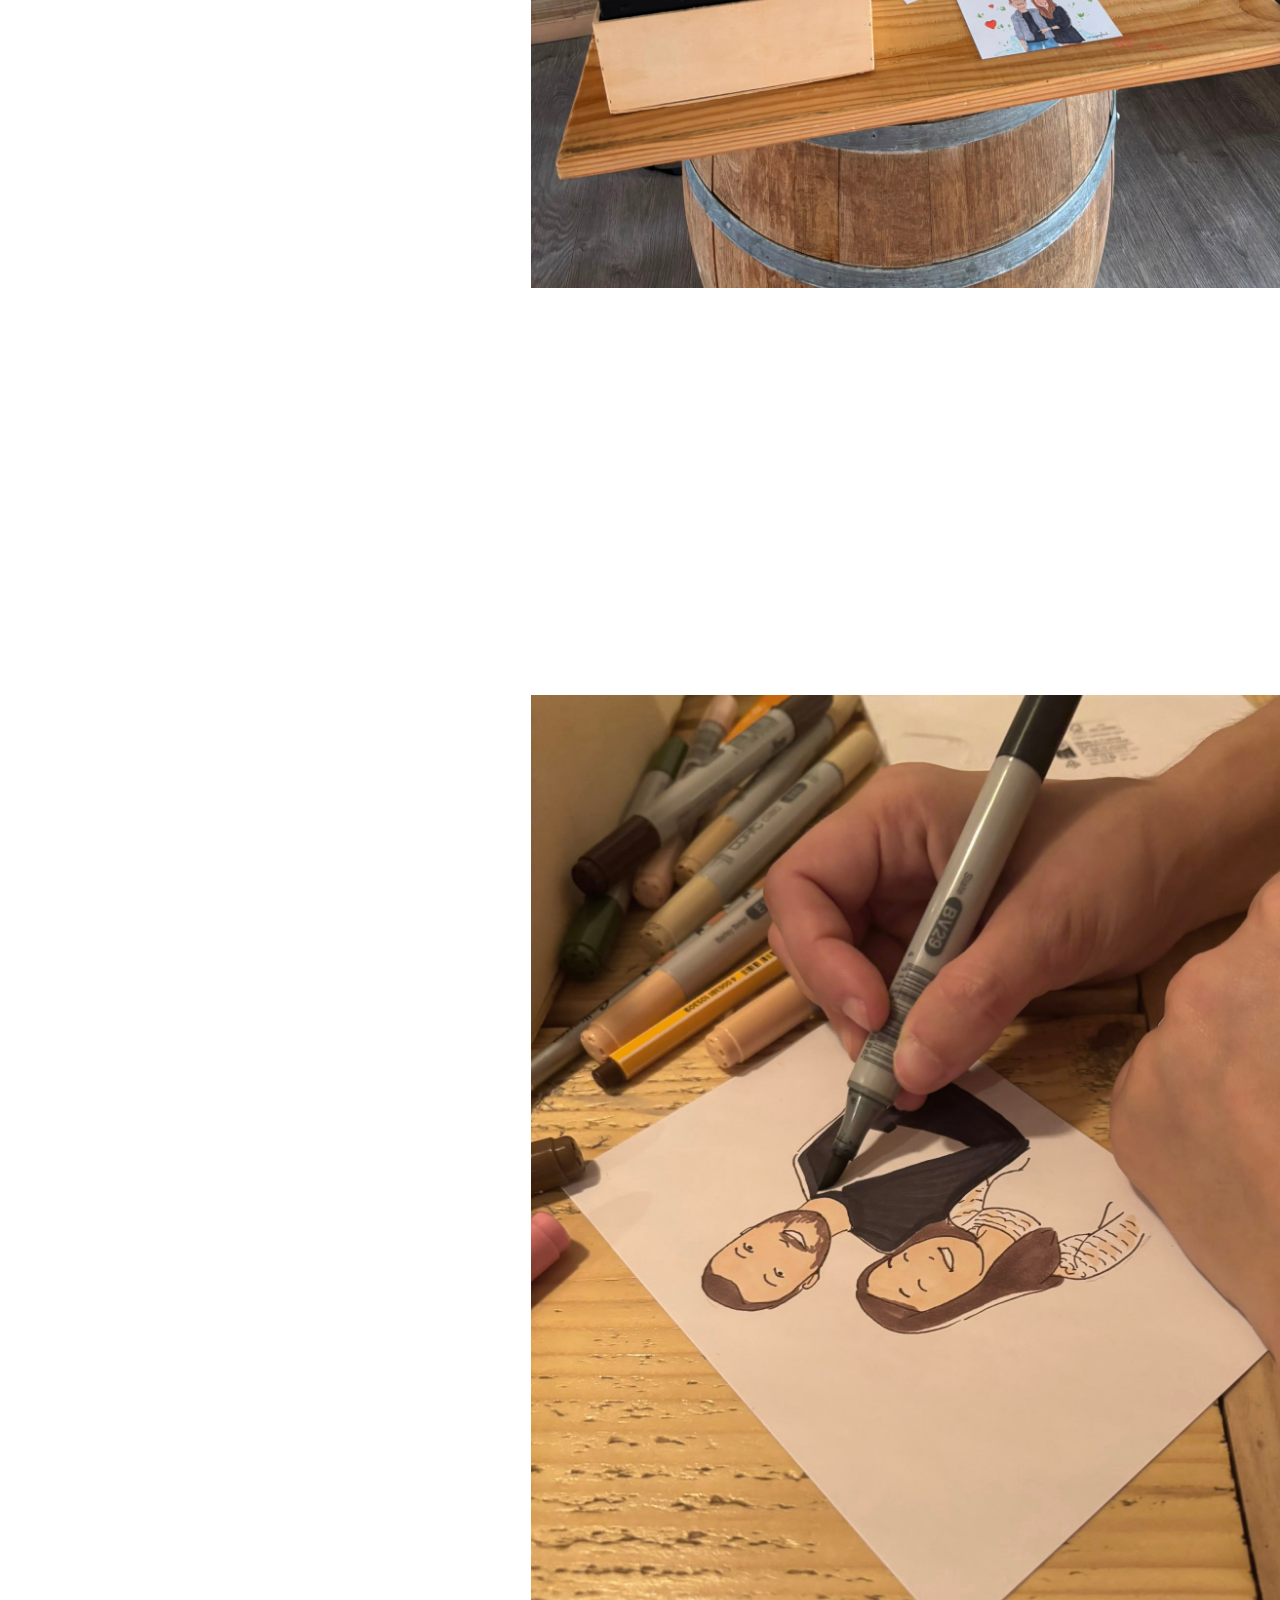
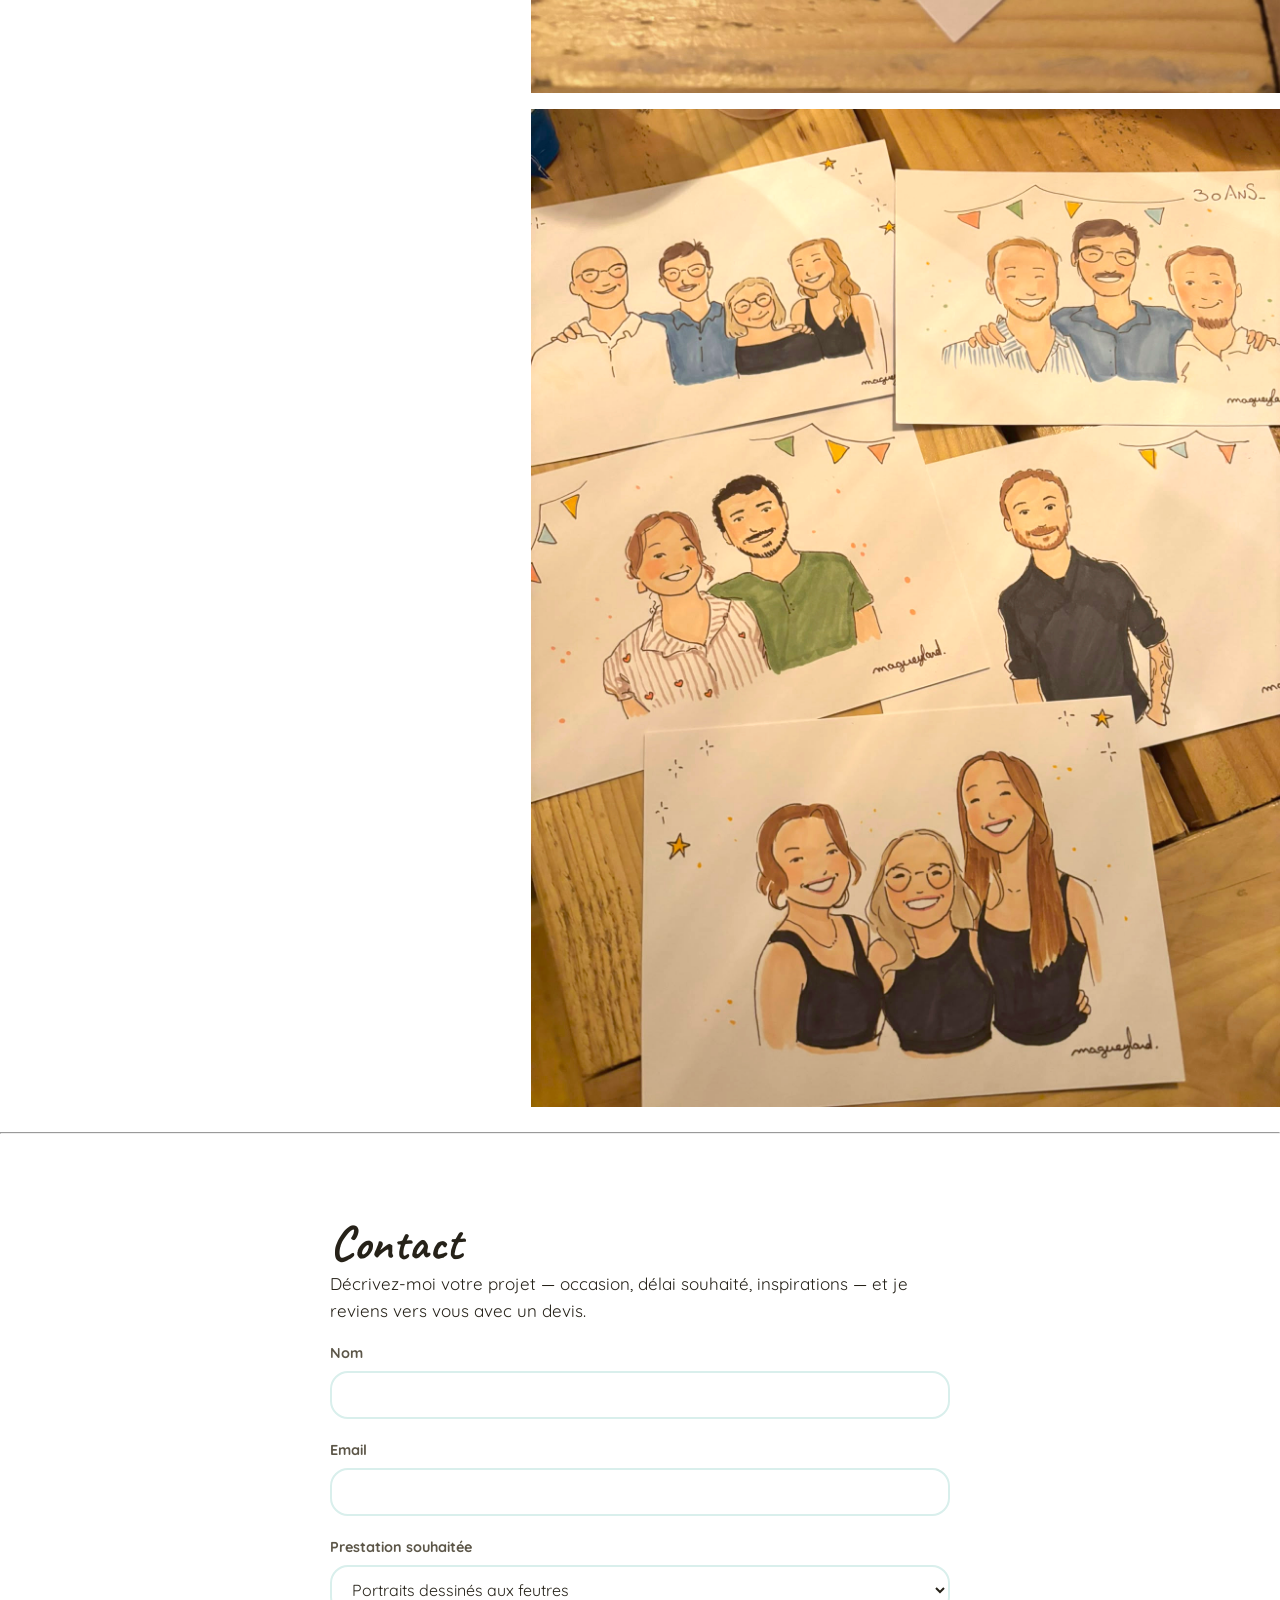
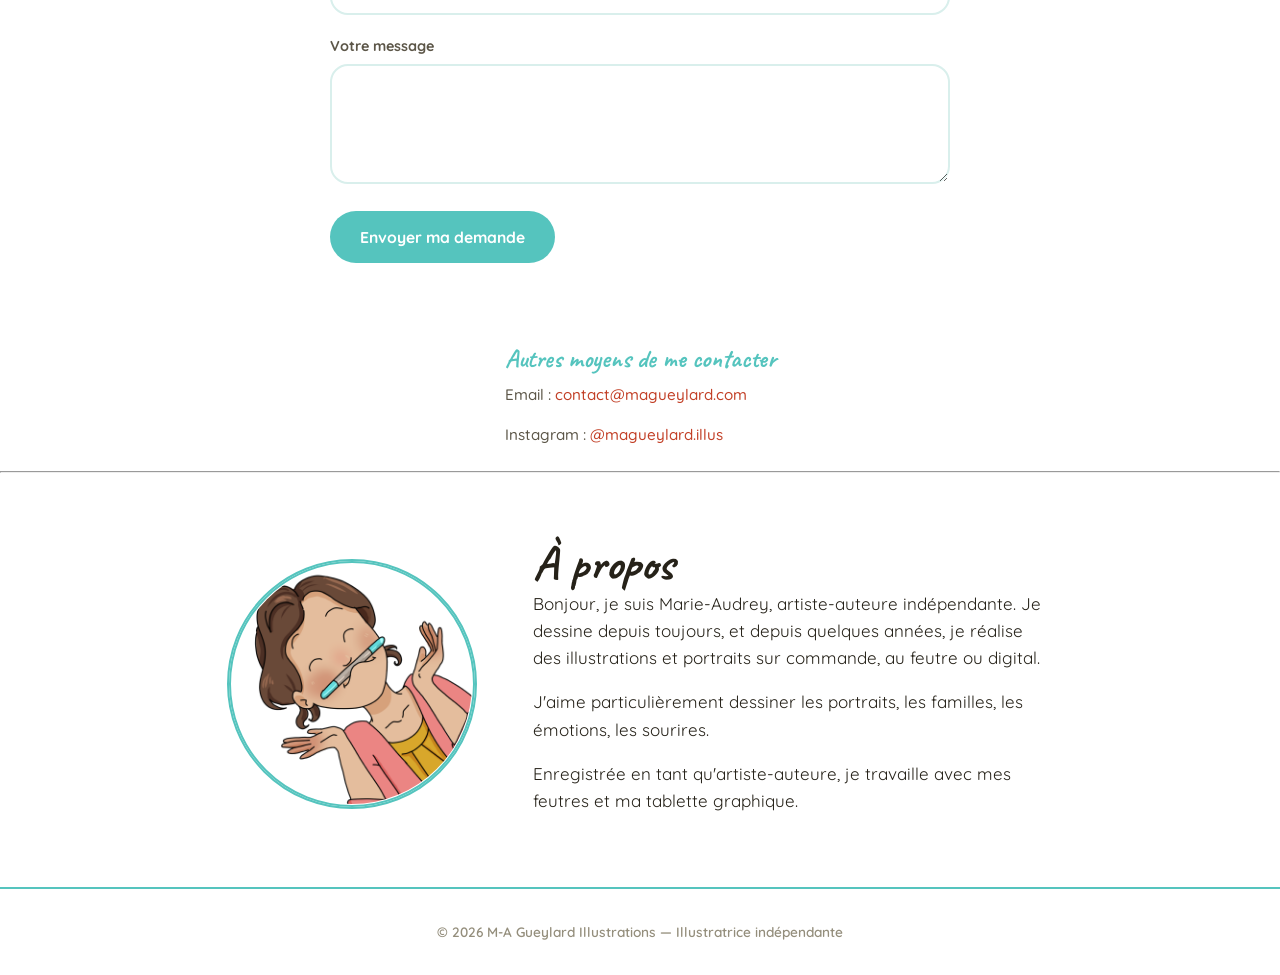
==== commit 56b41667: "add insta link in header" ====
--- a/index.html
+++ b/index.html
@@ -26,13 +26,25 @@
       <path d="M12 2l2.6 6.9L22 10l-5.5 4.8L18 22l-6-3.9L6 22l1.5-7.2L2 10l7.4-1.1L12 2z"/></svg>
       
     </a>
-    <button class="nav-toggle" id="navToggle" aria-expanded="false" aria-controls="navLinks">Menu</button>
-    <ul class="nav-links" id="navLinks">
-      <li><a href="#accueil">Accueil</a></li>
-      <li><a href="#prestations">Prestations</a></li>
-      <li><a href="#contact">Contact</a></li>
-      <li><a href="#apropos">À propos</a></li>
-    </ul>
+    <div class="nav-actions">
+      <ul class="nav-links" id="navLinks">
+        <li><a href="#accueil">Accueil</a></li>
+        <li><a href="#prestations">Prestations</a></li>
+        <li><a href="#contact">Contact</a></li>
+        <li><a href="#apropos">À propos</a></li>
+      </ul>
+      <button class="nav-toggle" id="navToggle" aria-expanded="false" aria-controls="navLinks">Menu</button>
+      <a class="nav-instagram" id="nav-instagram" href="#" target="_blank"
+         rel="noopener" aria-label="Instagram" hidden>
+        <svg viewBox="0 0 24 24" fill="none" stroke="currentColor" stroke-width="2"
+             stroke-linecap="round" stroke-linejoin="round" aria-hidden="true">
+          <rect x="3" y="3" width="18" height="18" rx="5"/>
+          <circle cx="12" cy="12" r="4"/>
+          <circle cx="17.5" cy="6.5" r="1" fill="currentColor" stroke="none"/>
+        </svg>
+      </a>
+      
+    </div>
   </div>
 </nav>
 
@@ -208,8 +220,7 @@
   ],
    // ---------------- Contact ----------------
   contact: {
-    // Remplacez par l'identifiant de votre formulaire Formspree (https://formspree.io)
-    formspreeEndpoint: "https://formspree.io/f/VOTRE_ID_FORMSPREE",
+    formspreeEndpoint: "https://formspree.io/f/xjyyeawg",
     email: "contact@magueylard.com",
     instagram: "https://www.instagram.com/magueylard.illus/", // ex: "https://instagram.com/votrecompte"
     instagramId: "magueylard.illus"
@@ -278,7 +289,7 @@
     "use strict"
 
     // Déclare la constante pour la durée de chaque slide
-    const slideTimeout = 5000;
+    const slideTimeout = 10000;
 
     // Récupère les boutons de navigation
     const prev = document.querySelector('#prev');
@@ -433,5 +444,12 @@
      navLinks.classList.remove('open');
      navToggle.setAttribute('aria-expanded', 'false');
    }));
+
+   // Bouton Instagram dans le header
+  if (CONFIG.contact.instagram) {
+    const ig = document.getElementById('nav-instagram');
+    ig.href = CONFIG.contact.instagram;
+    ig.hidden = false;
+  }
 </script>
 </body>
--- a/css/style.css
+++ b/css/style.css
@@ -146,6 +146,26 @@
       border-top: 1px solid var(--line);
     }
   }
+
+.nav-actions{
+  display: flex;
+  align-items: right;
+  gap: 28px;
+}
+.nav-instagram{
+  display: flex;
+  align-items: center;
+  color: var(--ink-soft);
+  transition: color 0.15s ease;
+}
+.nav-instagram:hover{ color: var(--teal-deep); }
+.nav-instagram[hidden]{ display: none; }
+.nav-instagram svg{ width: 22px; height: 22px; display: block; }
+
+@media (max-width: 720px){
+  .nav-actions{ margin-left: 0; }
+}
+
 /* Définition d'un container pour gérer l'affichage */
 .container {
     overflow: hidden;
--- a/css/carroussel.css
+++ b/css/carroussel.css
@@ -1,7 +1,11 @@
 
 /* Définition du carousel */
+section[id],
+[id="accueil"] {
+  scroll-margin-top: 75px; /* = hauteur de ton header */
+}
+
 .carousel {
-    
     height: 100vh;
 }
 
--- a/css/responsive.css
+++ b/css/responsive.css
@@ -96,7 +96,7 @@
 
   /* Le menu déroulant déborde moins */
   .nav-links a { padding: 14px 16px; }
-
+  .nav-actions{ gap: 14px;}
   .contact-grid{
     padding: 20px;
   }
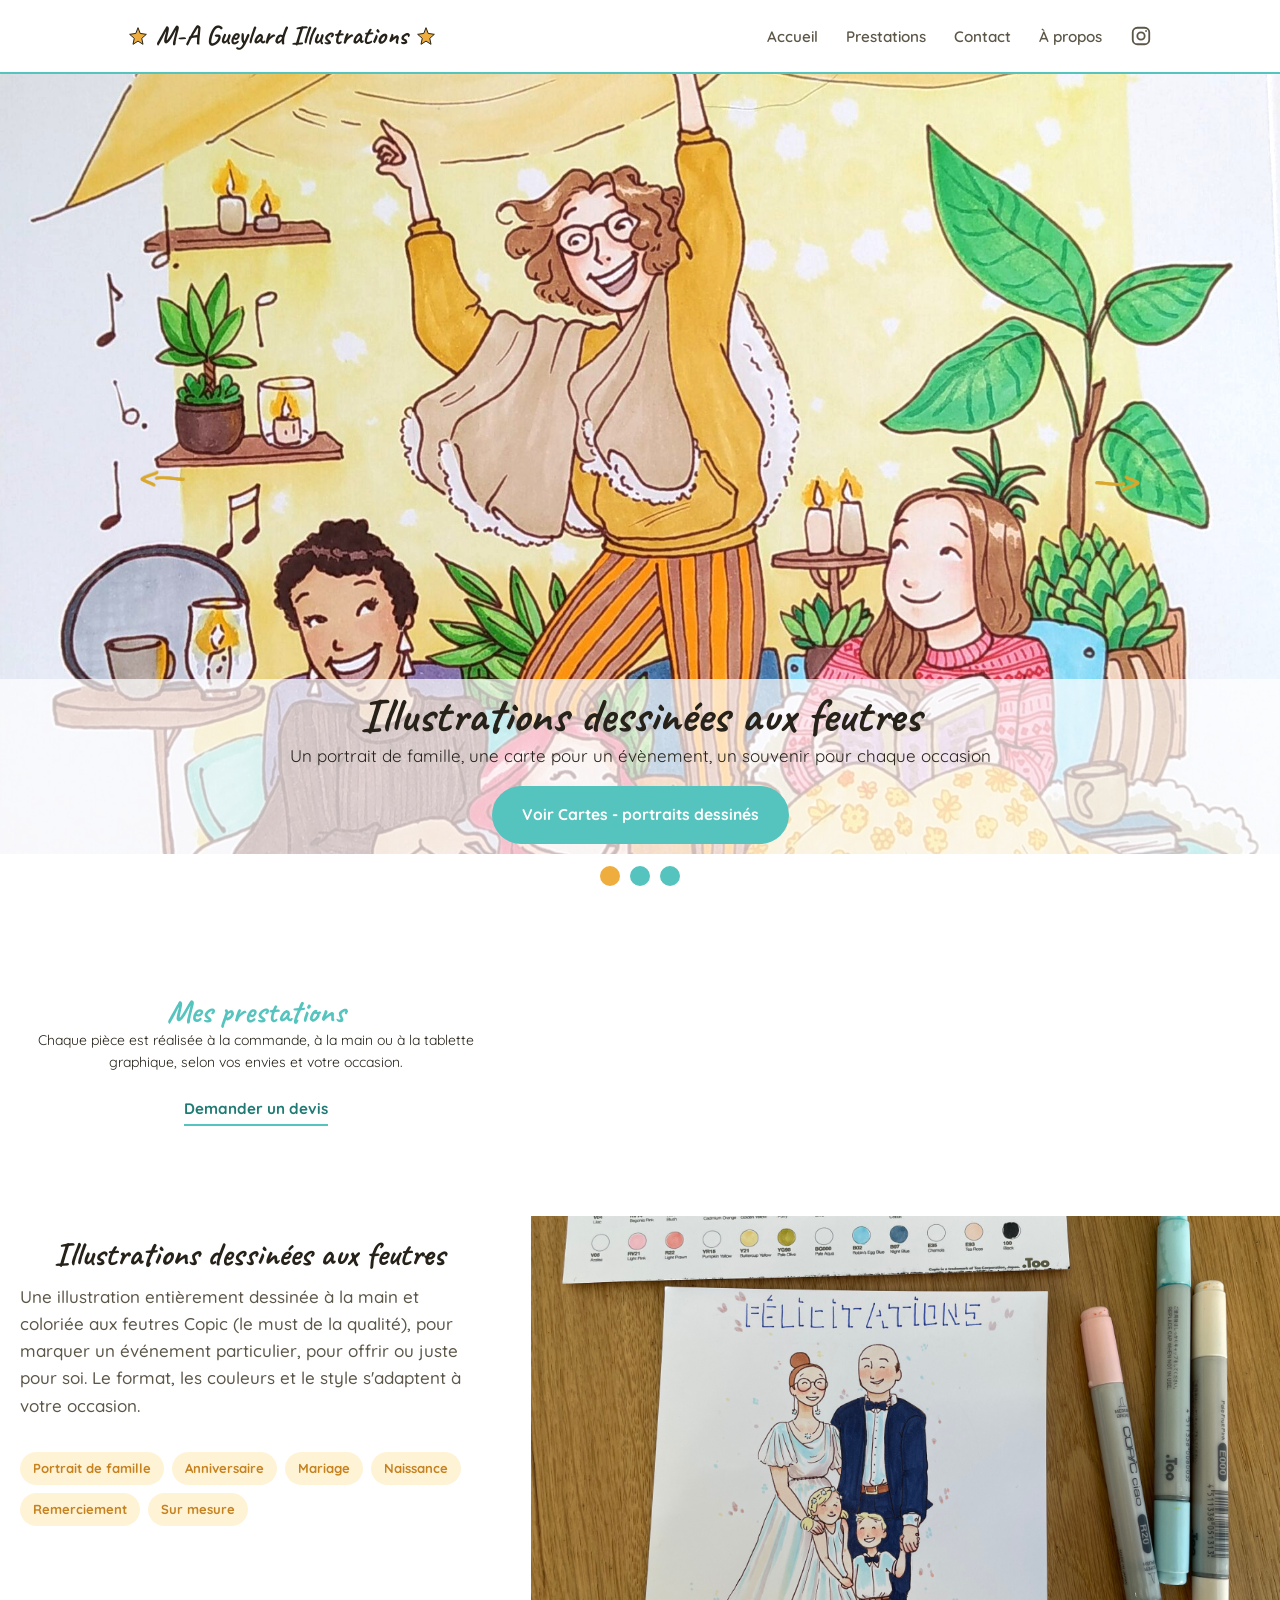
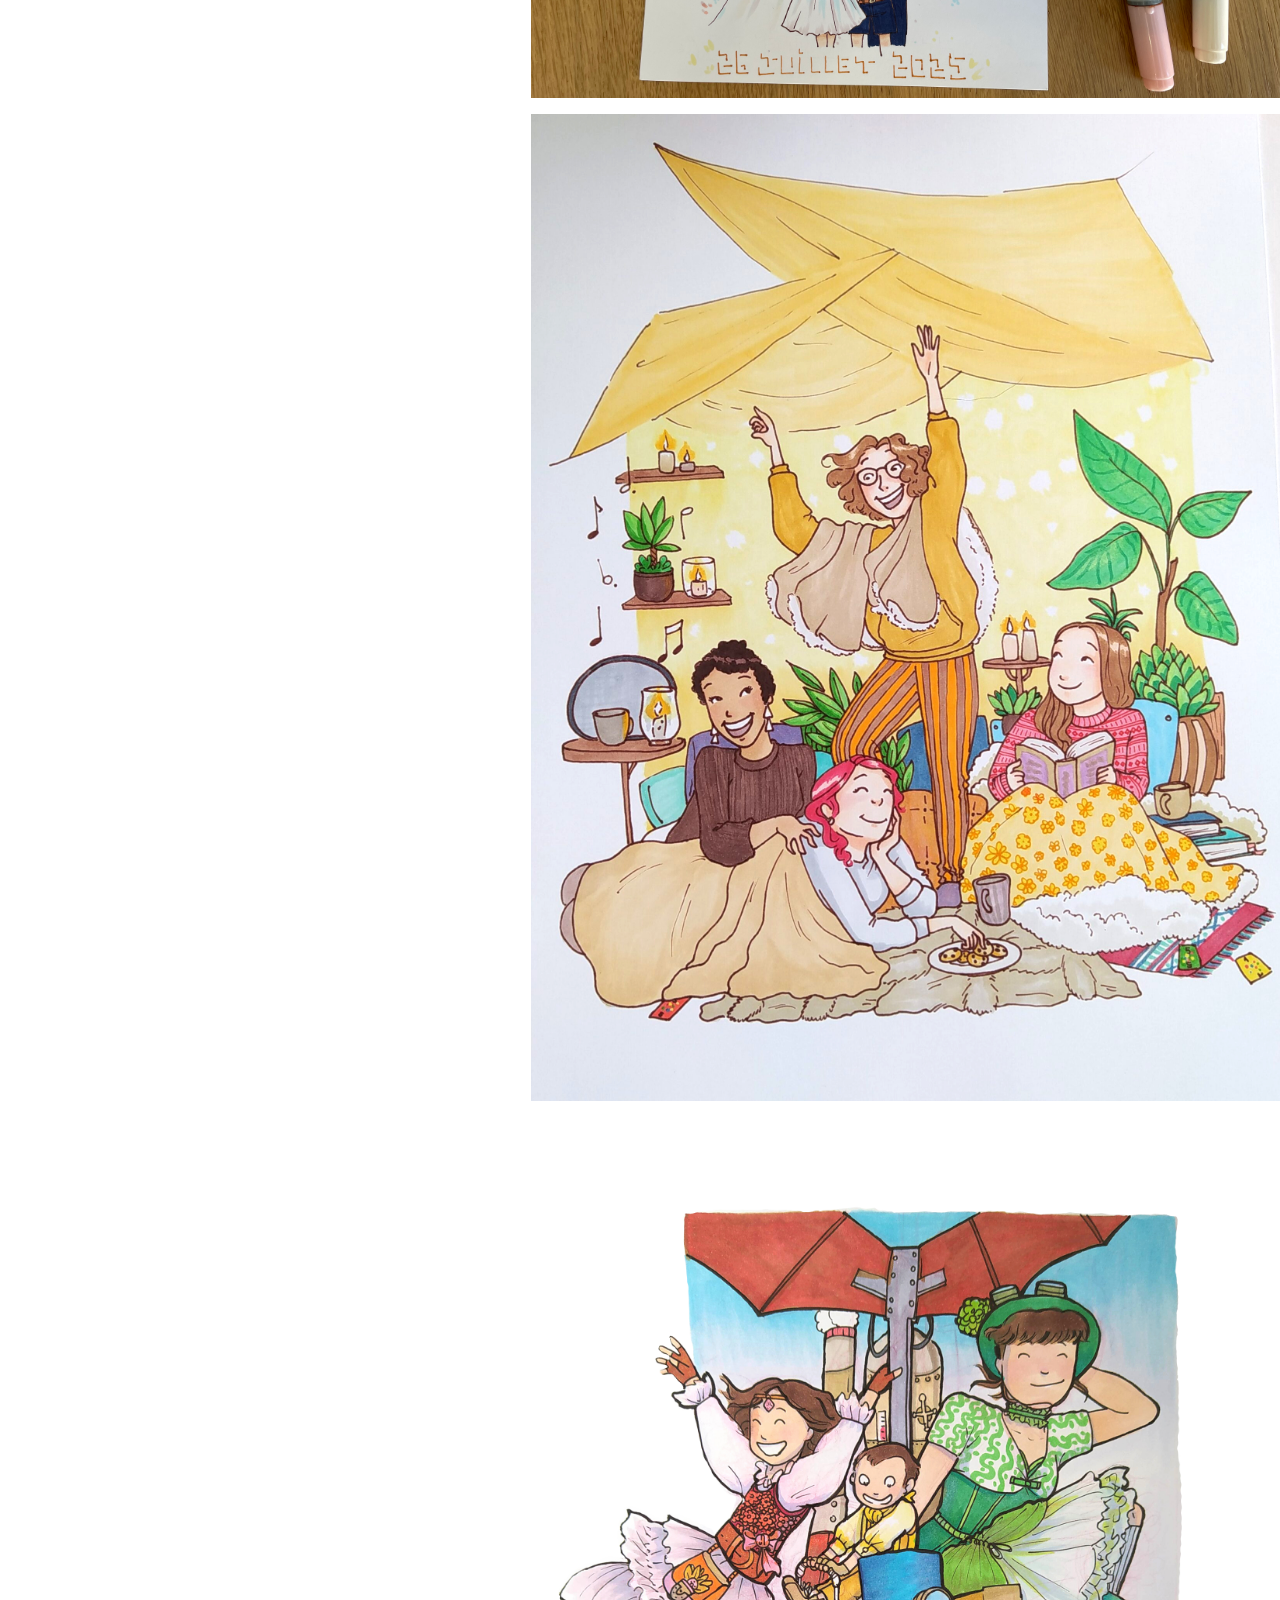
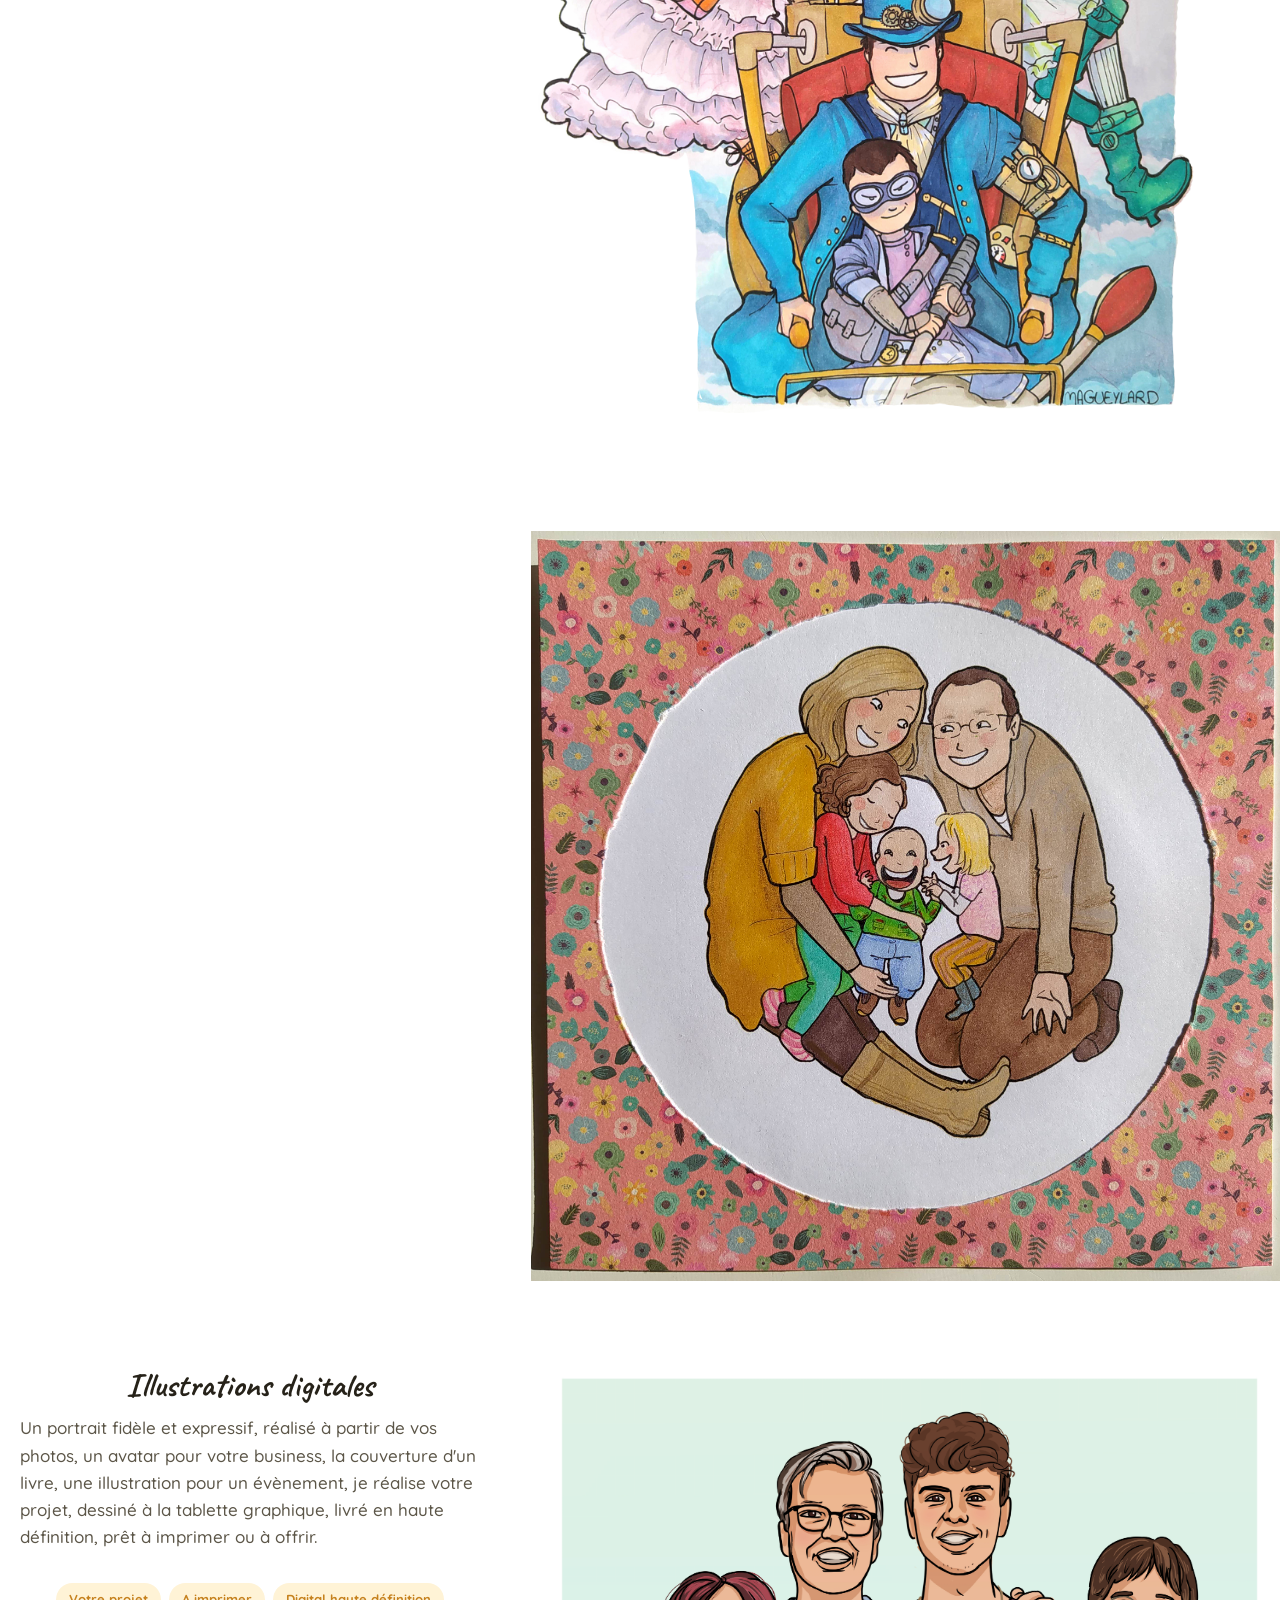
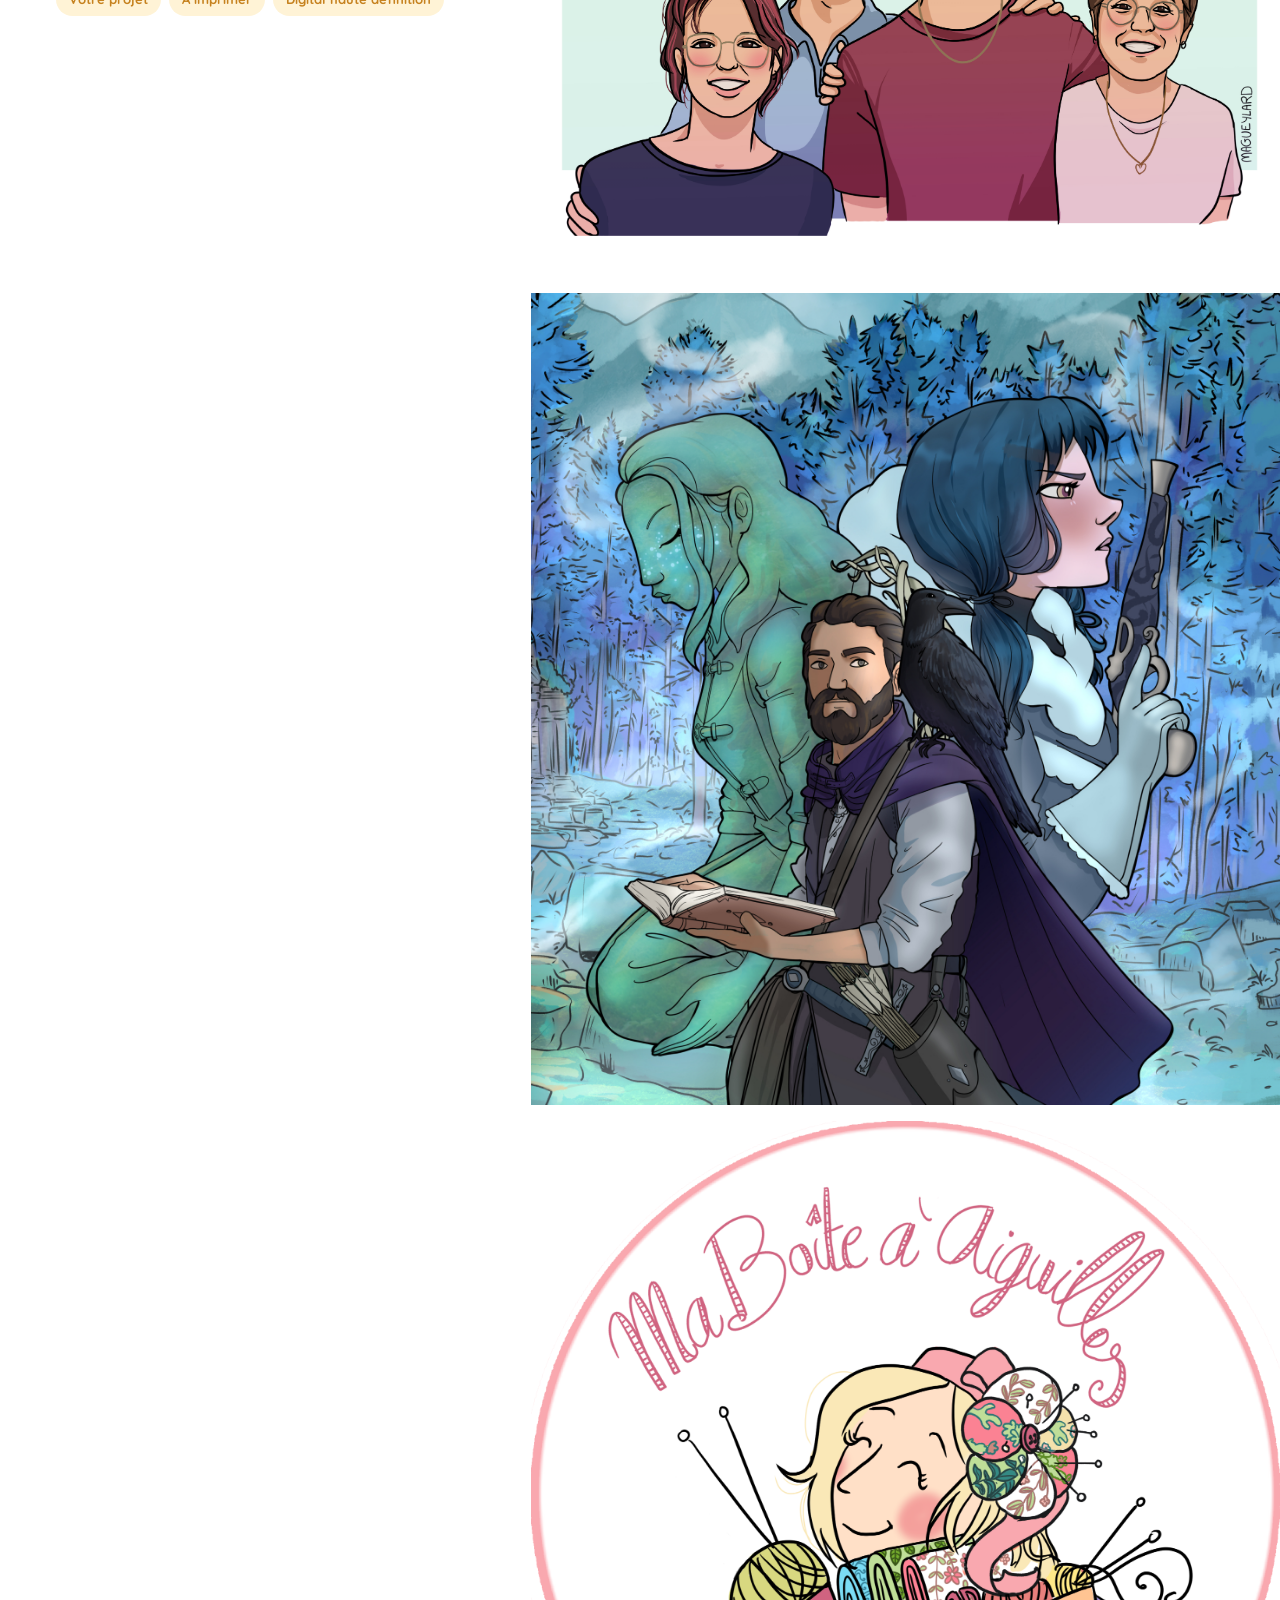
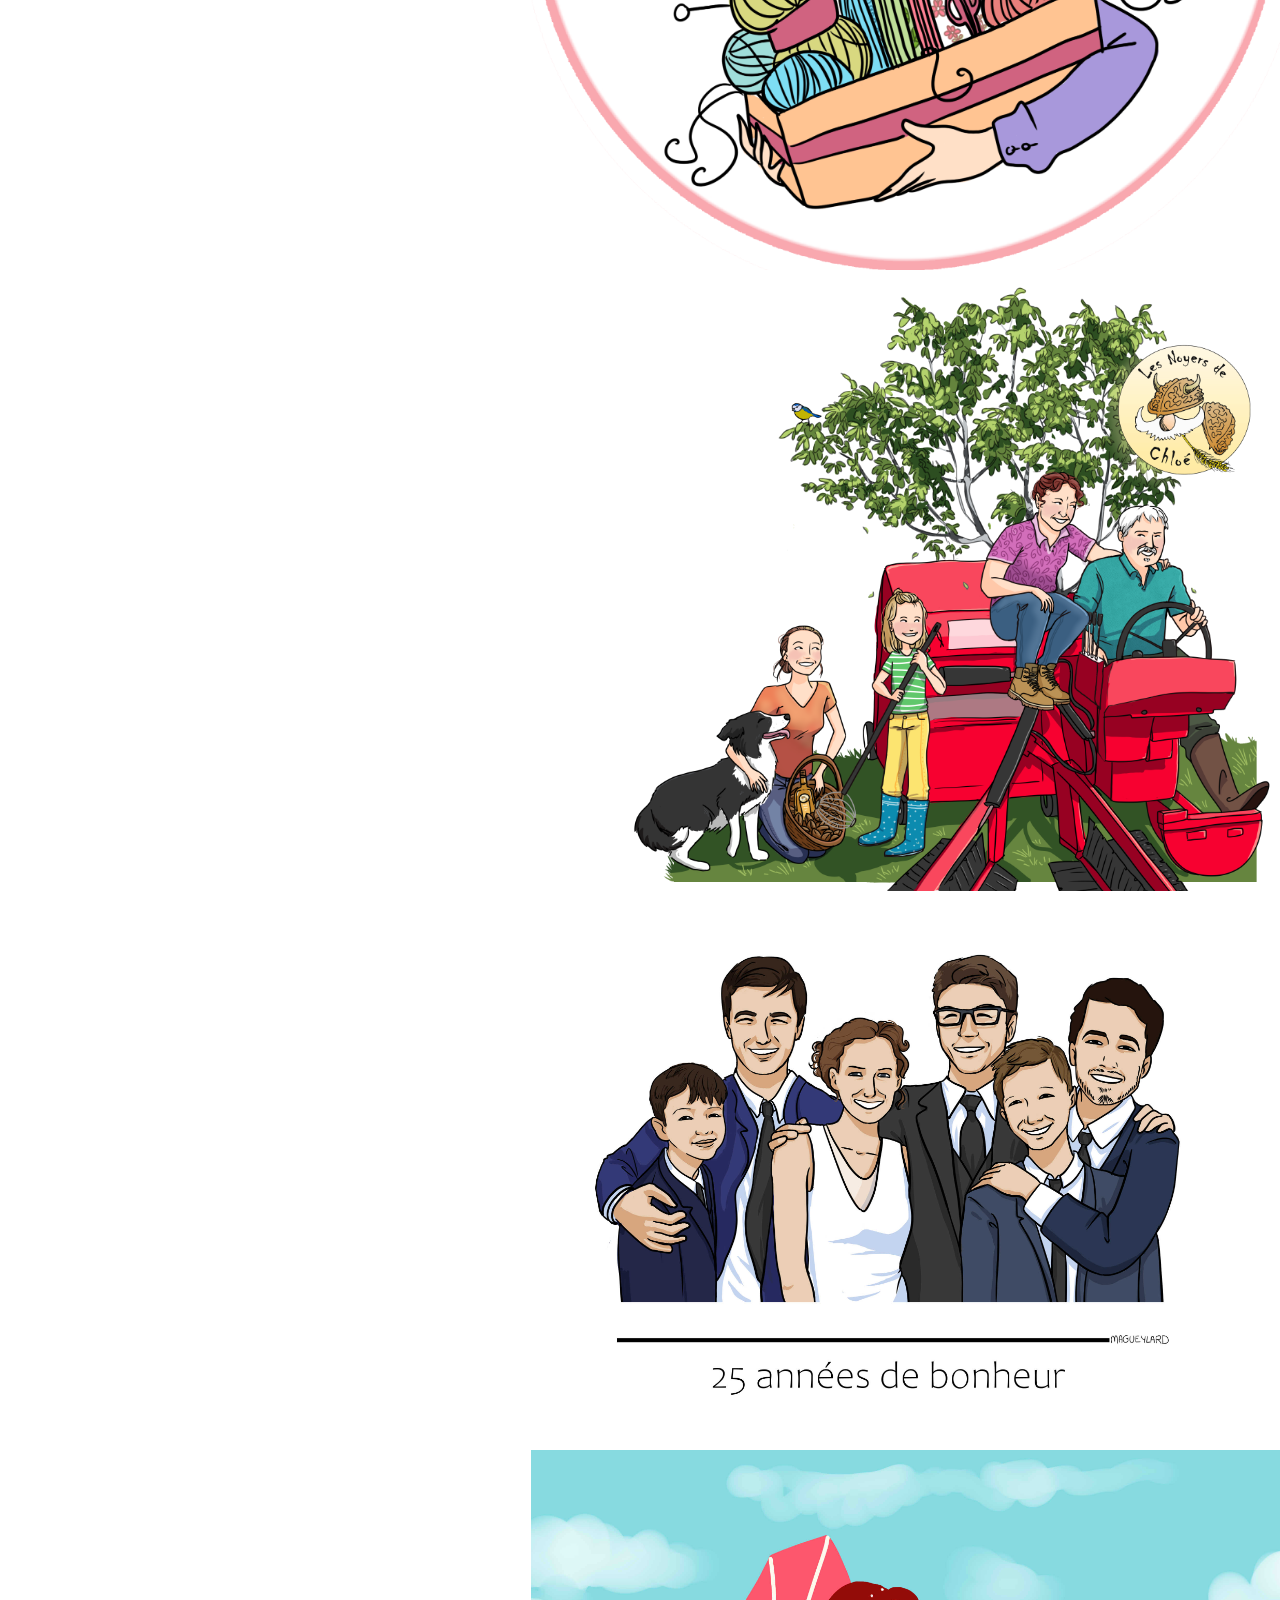
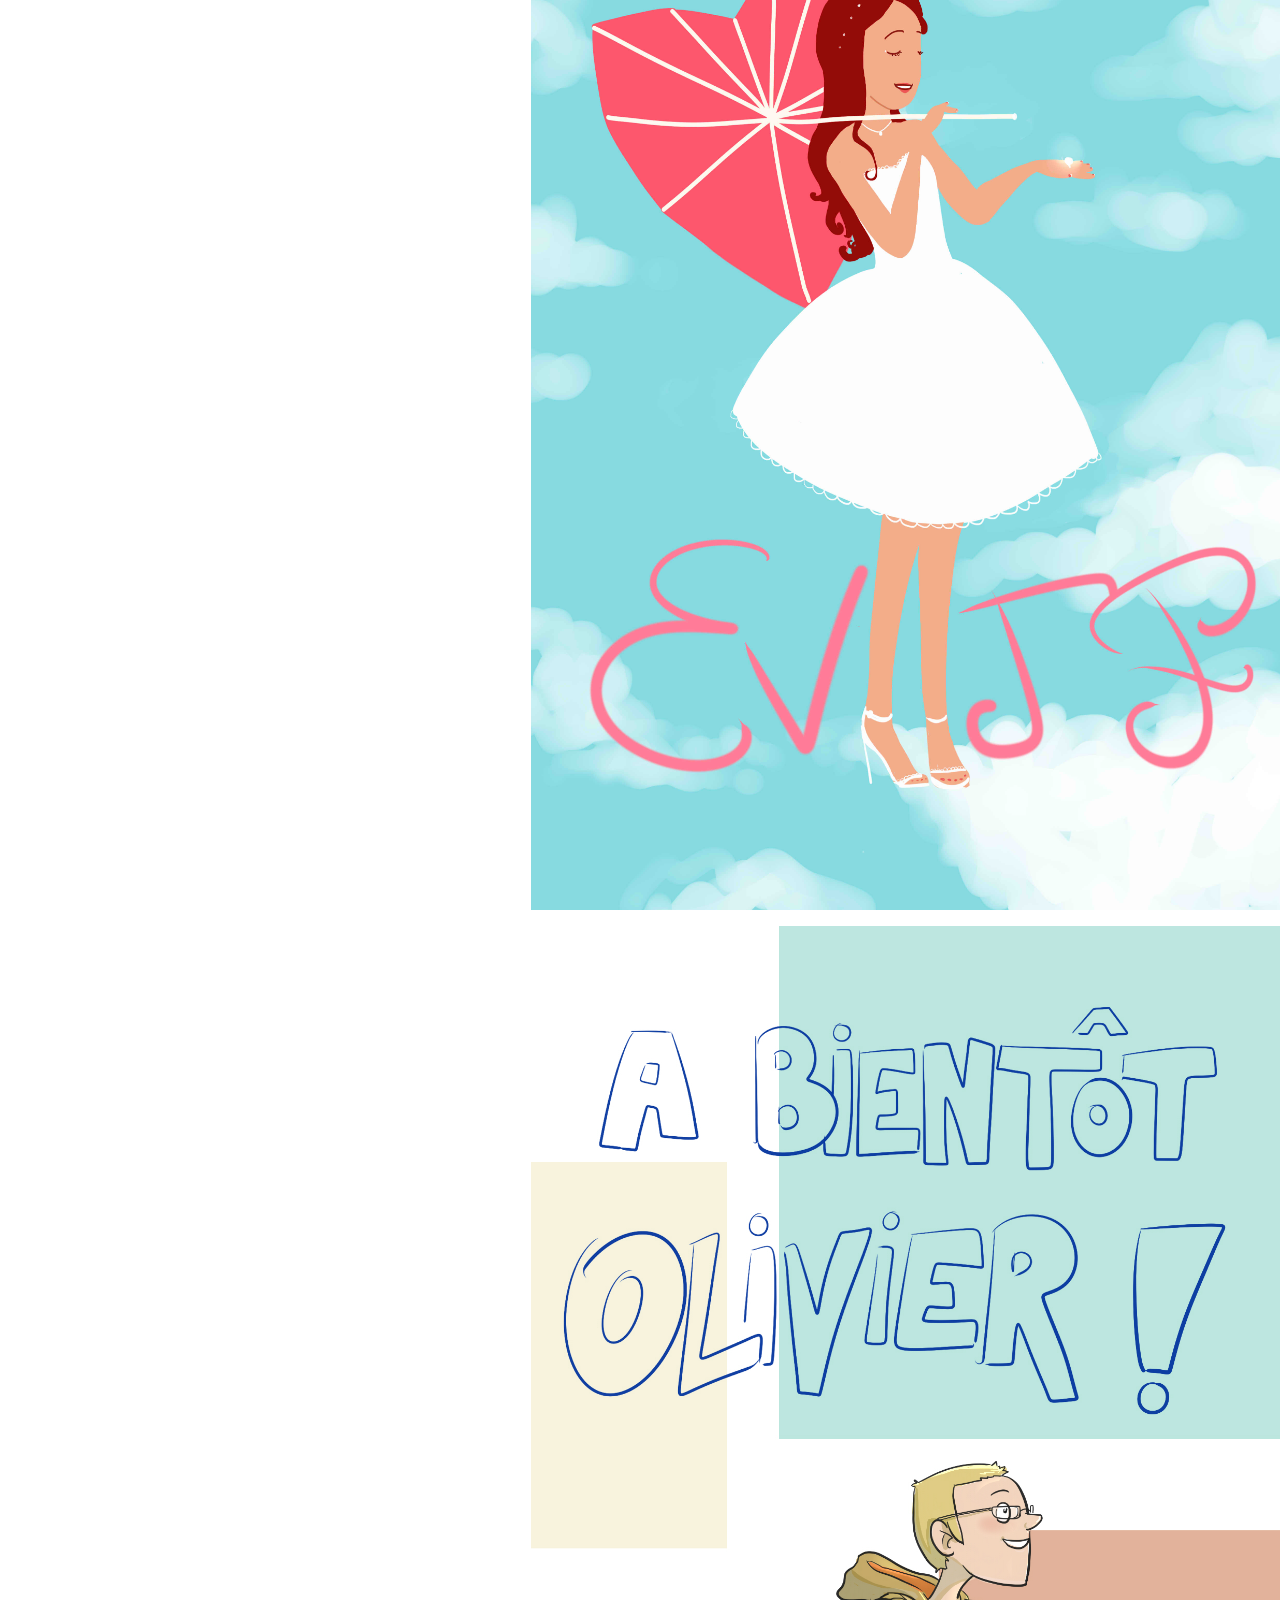
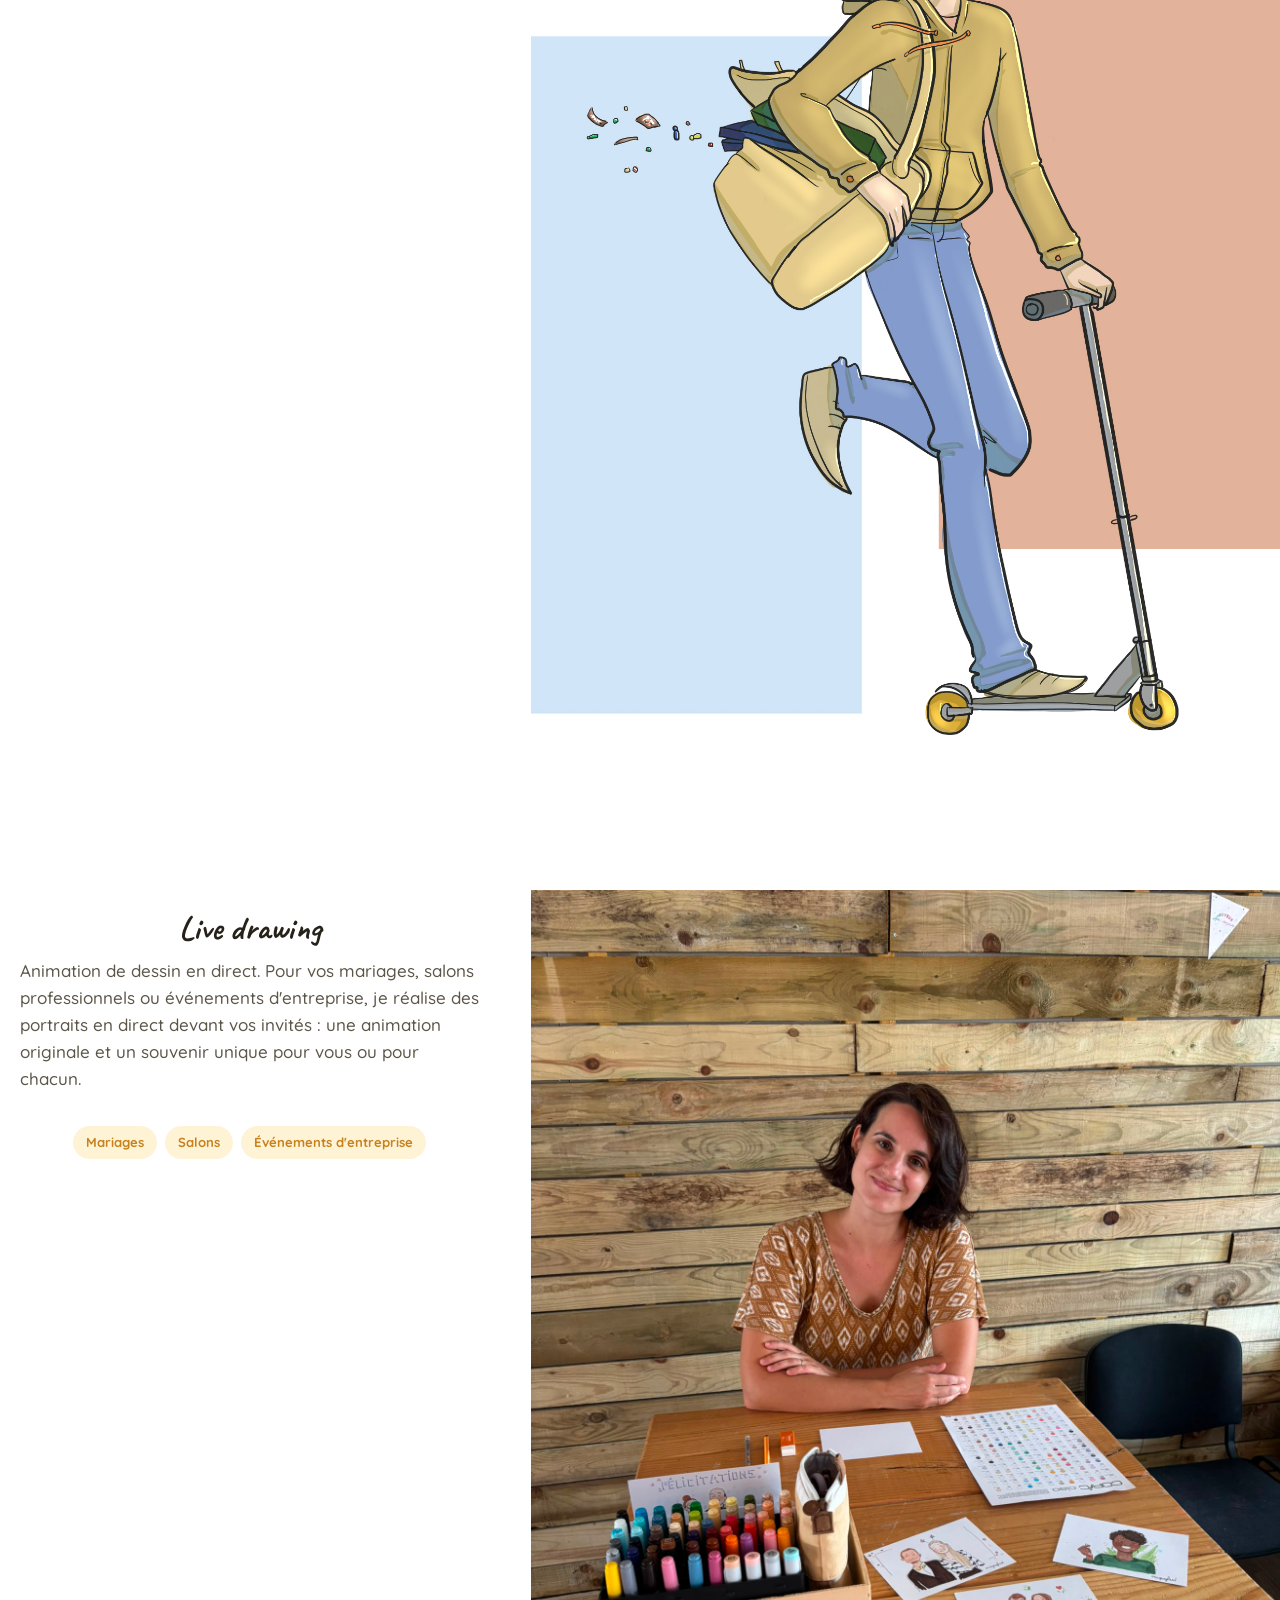
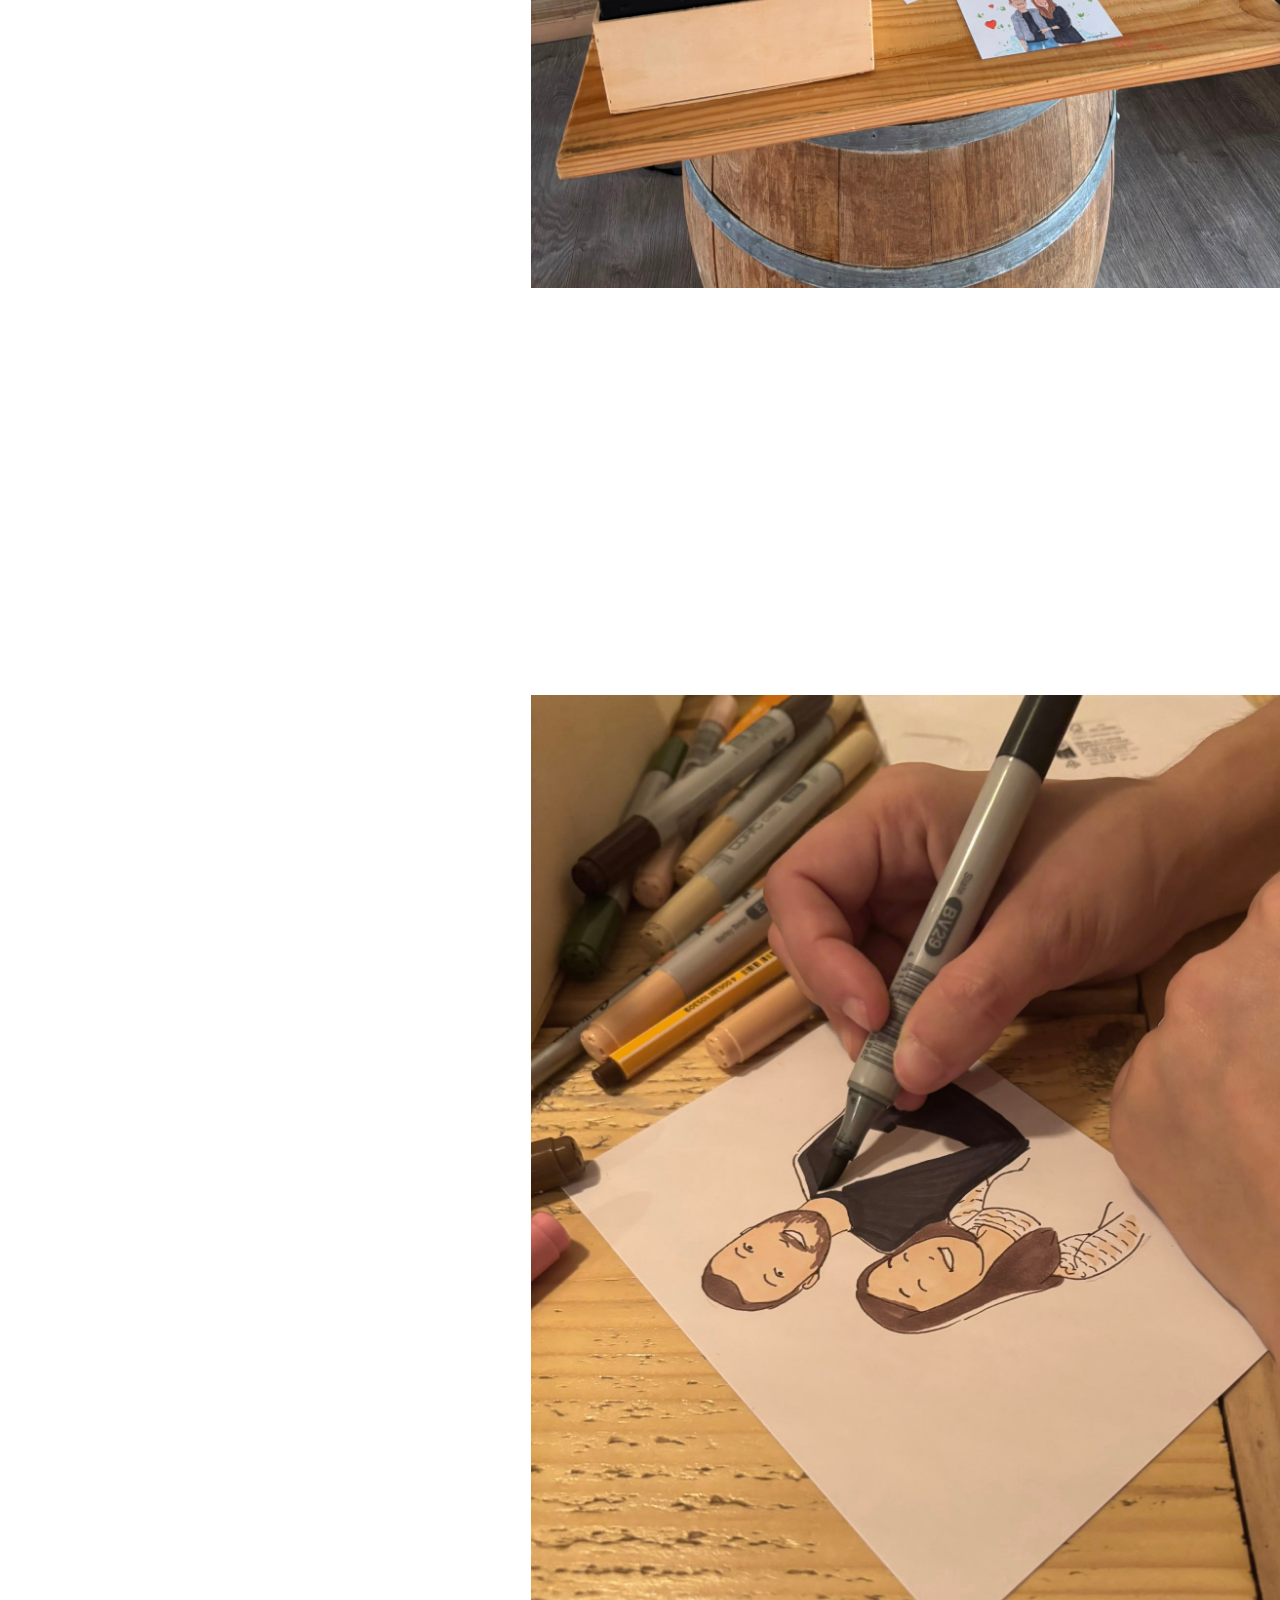
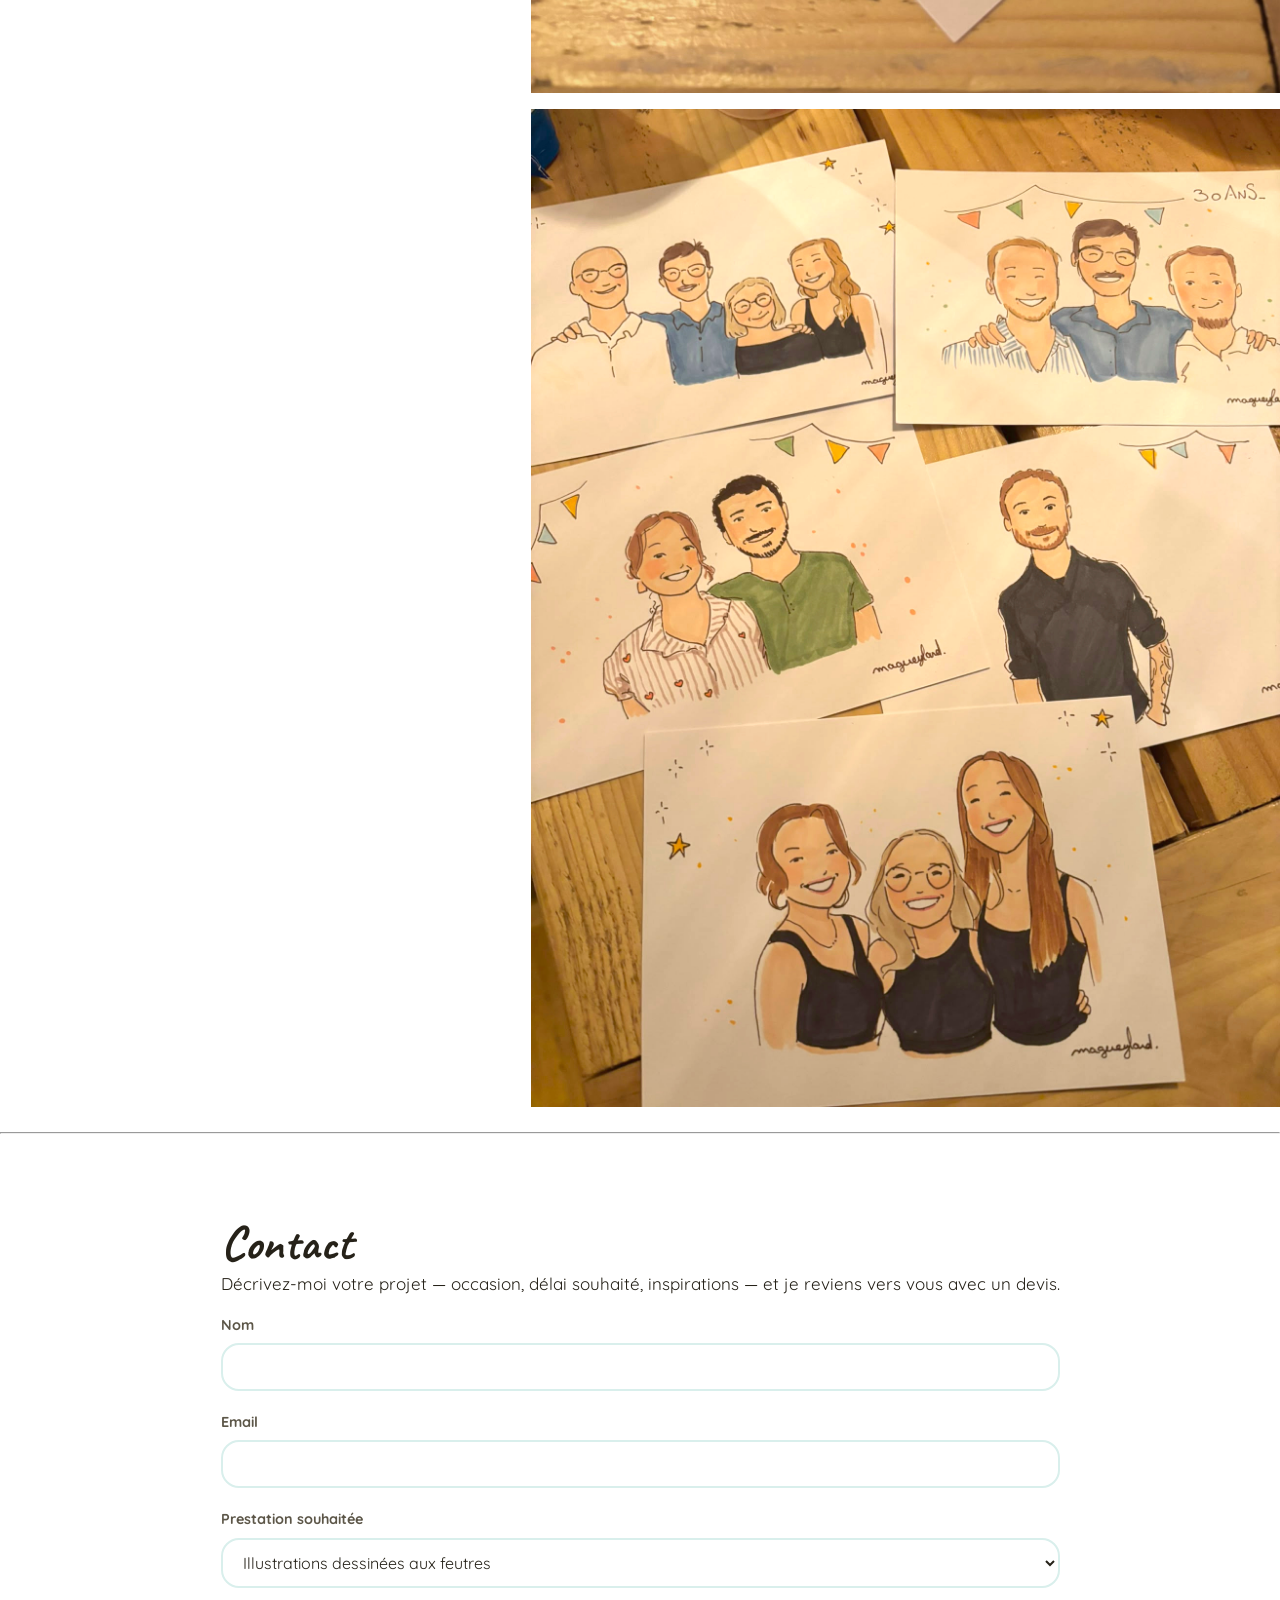
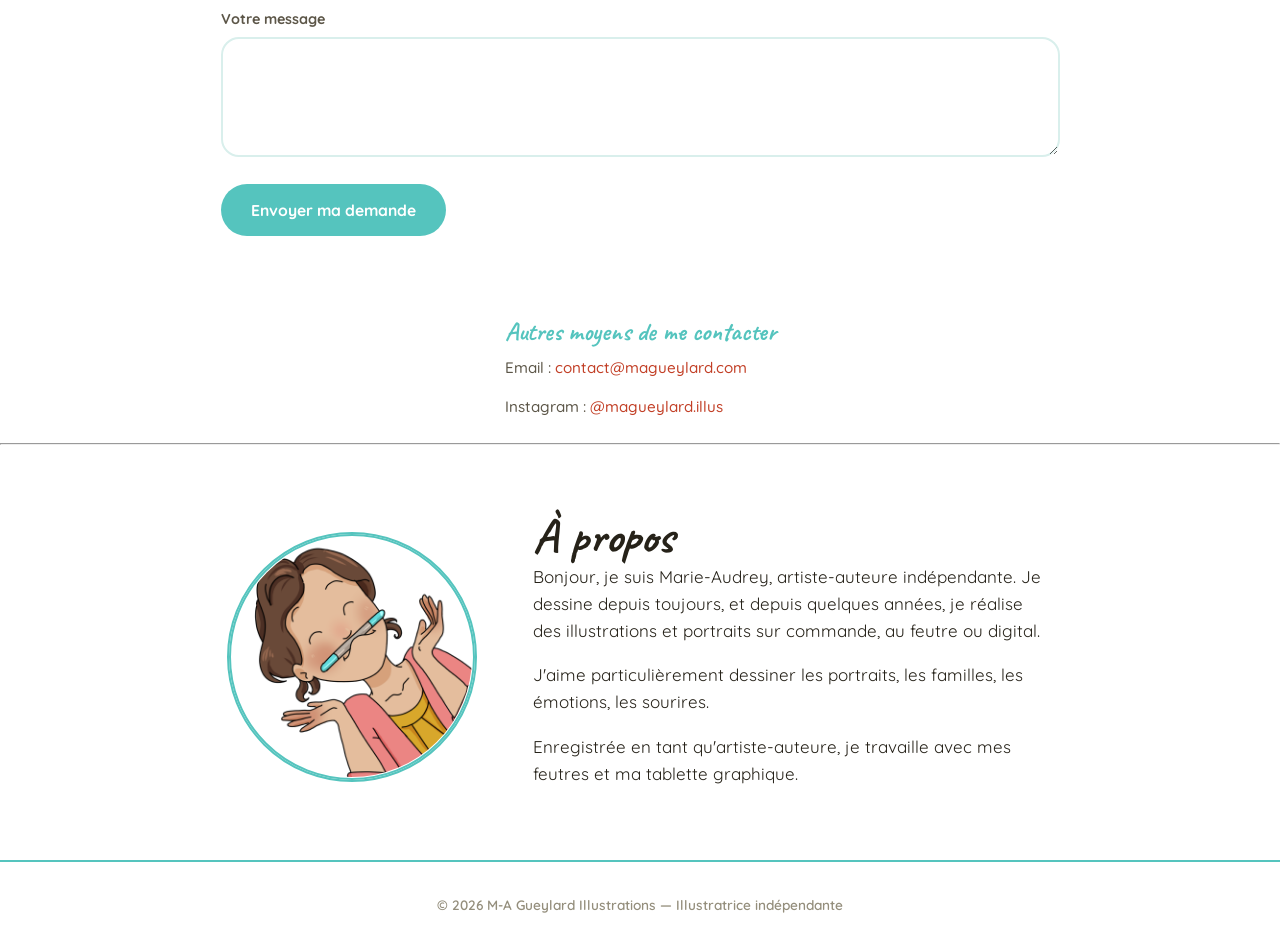
==== commit e67ffda7: "update some visual" ====
--- a/index.html
+++ b/index.html
@@ -174,16 +174,16 @@
 
   sections:[
     {
-        image:"img/feutre/carte-mariage-felicitations.jpg",
-        titre:"Portraits dessinés aux feutres",
+        image:"img/feutre/portrait-coloc.jpg",
+        titre:"Illustrations dessinées aux feutres",
         description:"Un portrait de famille, une carte pour un évènement, un souvenir pour chaque occasion",
         boutonLien:"#prestafeutre",
         boutonTexte:"Voir Cartes - portraits dessinés"
     },
     {
         image:"img/digital/Illustration-livre.jpg",
-        titre:"Portraits digitals",
-        description:"Dessinés à la tablette graphique",
+        titre:"Illustrations digitales",
+        description:"Dessinées à la tablette graphique",
         boutonLien:"#prestadigital",
         boutonTexte:"Voir les projets"
     },
@@ -198,14 +198,14 @@
    prestations: [
     {
       id:"prestafeutre",
-      titre: "Portraits dessinés aux feutres",
+      titre: "Illustrations dessinées aux feutres",
       description: "Une illustration entièrement dessinée à la main et coloriée aux feutres Copic (le must de la qualité), pour marquer un événement particulier, pour offrir ou juste pour soi. Le format, les couleurs et le style s'adaptent à votre occasion.",
       tags: ["Portrait de famille", "Anniversaire", "Mariage", "Naissance", "Remerciement", "Sur mesure"],
       photos: ["img/feutre/carte-mariage-felicitations.jpg", "img/feutre/portrait-coloc.jpg", "img/feutre/portrait-steampunk.jpg", "img/feutre/carte-famille-portrait.jpg"] 
     },
     {
       id:"prestadigital",
-      titre: "Portraits digitals",
+      titre: "Illustrations digitales",
       description: "Un portrait fidèle et expressif, réalisé à partir de vos photos, un avatar pour votre business, la couverture d'un livre, une illustration pour un évènement, je réalise votre projet, dessiné à la tablette graphique, livré en haute définition, prêt à imprimer ou à offrir.",
       tags: ["Votre projet", "A imprimer", "Digital haute définition"],
       photos: ["img/digital/portrait-famille.jpg", "img/digital/Illustration-livre.jpg", "img/digital/avatar-logo.png", "img/digital/les_noyers_de_chloe.png", "img/digital/portrait_25ans.jpg", "img/digital/evjf_laurie.jpeg", "img/digital/carte-depart.jpg"]
--- a/css/style.css
+++ b/css/style.css
@@ -42,7 +42,7 @@
     font-size: 48px;
   }
 
-  p{ margin: 0 0 1em; max-width: 62ch; }
+  p{ margin: 0 0 1em; }
 
   a{ color: var(--accent-ink); }
 
--- a/css/carroussel.css
+++ b/css/carroussel.css
@@ -51,7 +51,7 @@
 .slide-elements{
     display: flex;
     flex-direction: column;
-    background-color: rgba(255, 255, 255, 0.80);
+    background-color: rgba(255, 255, 255, 0.70);
     align-items: center;
     position: absolute;
     bottom: 0;
